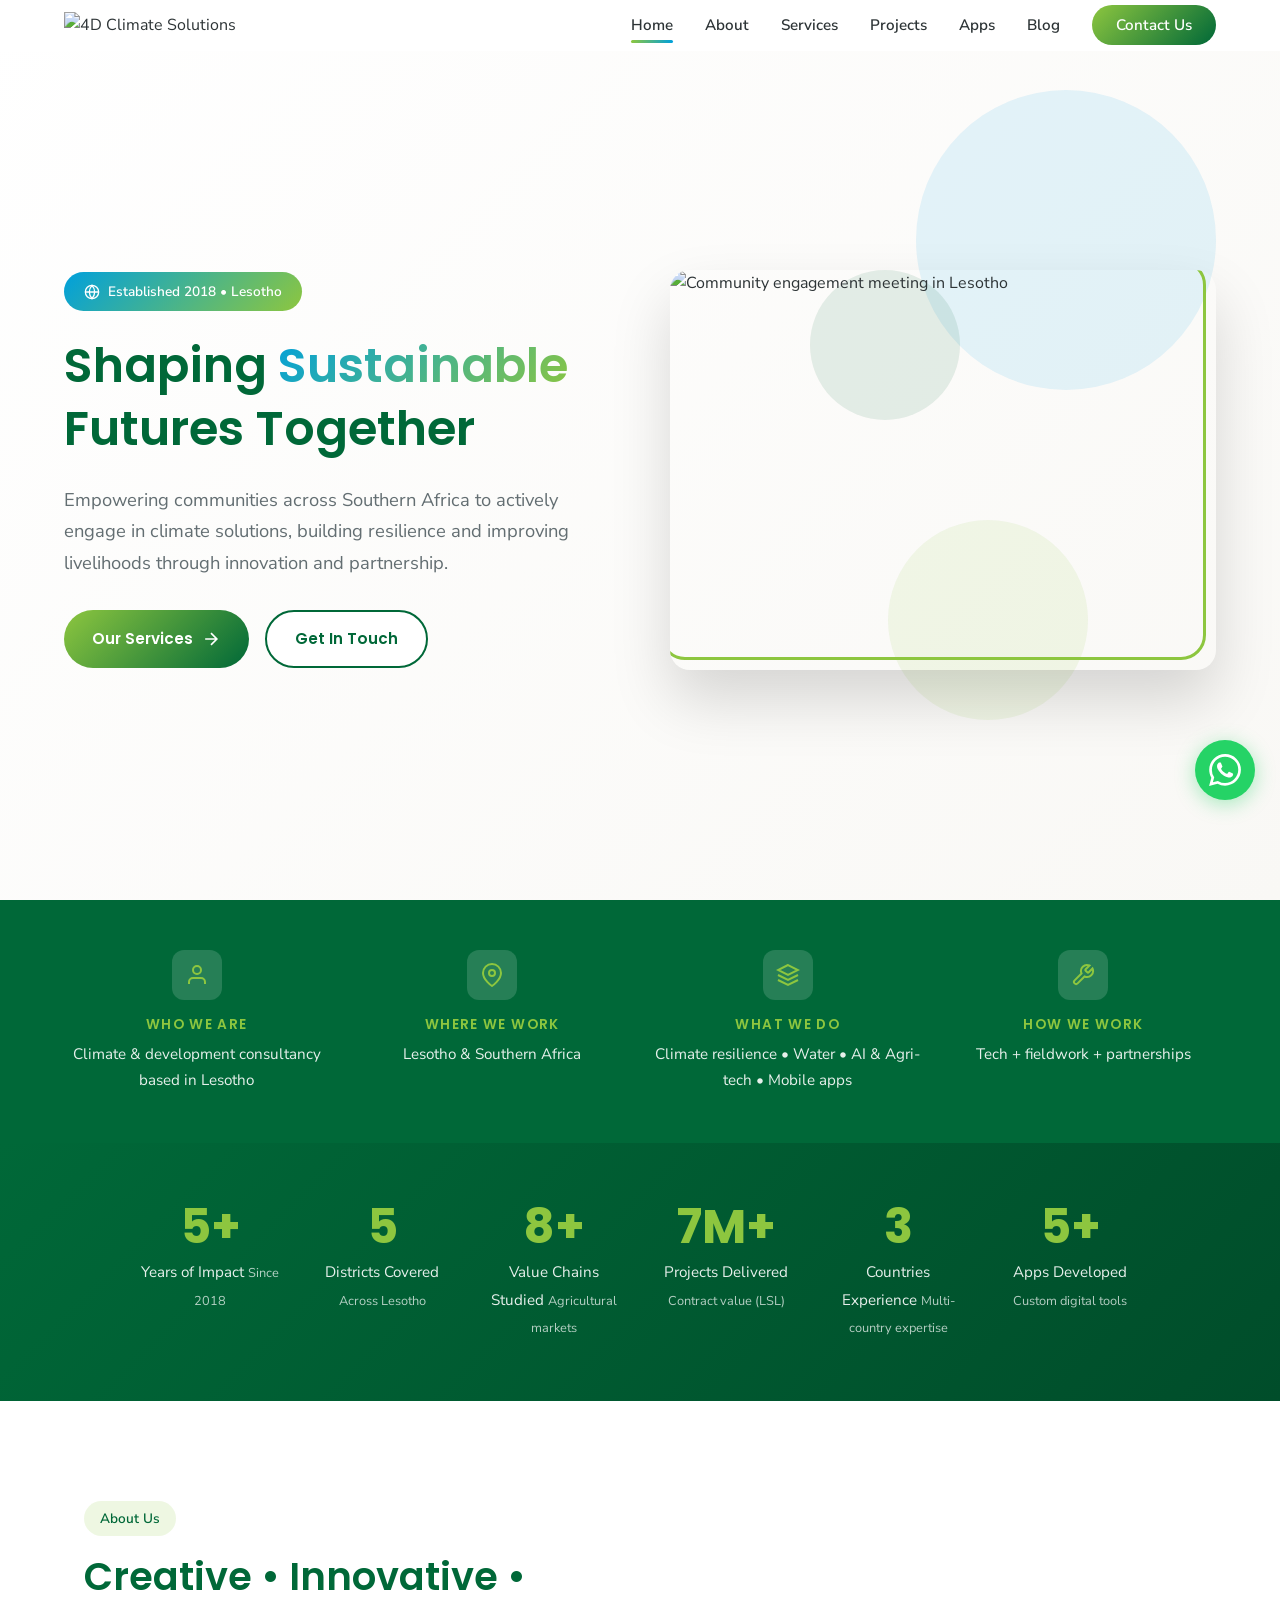
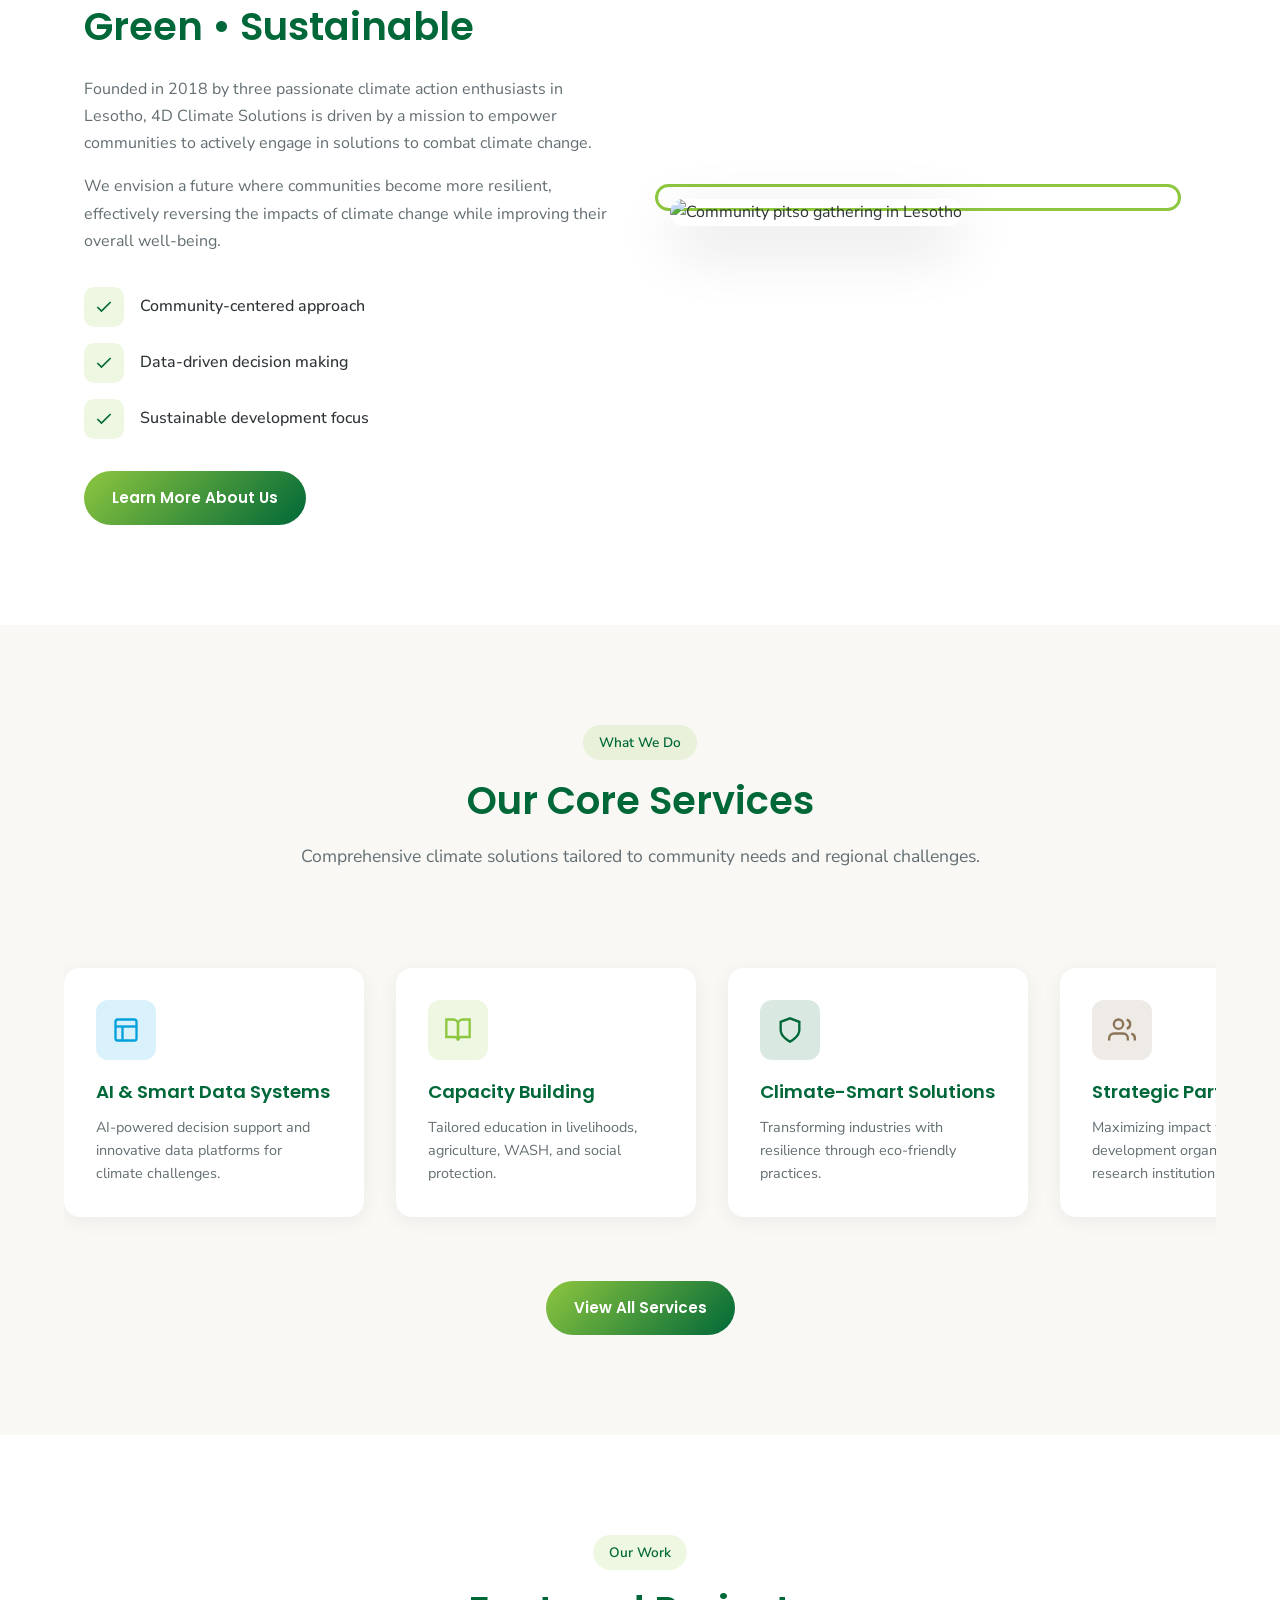
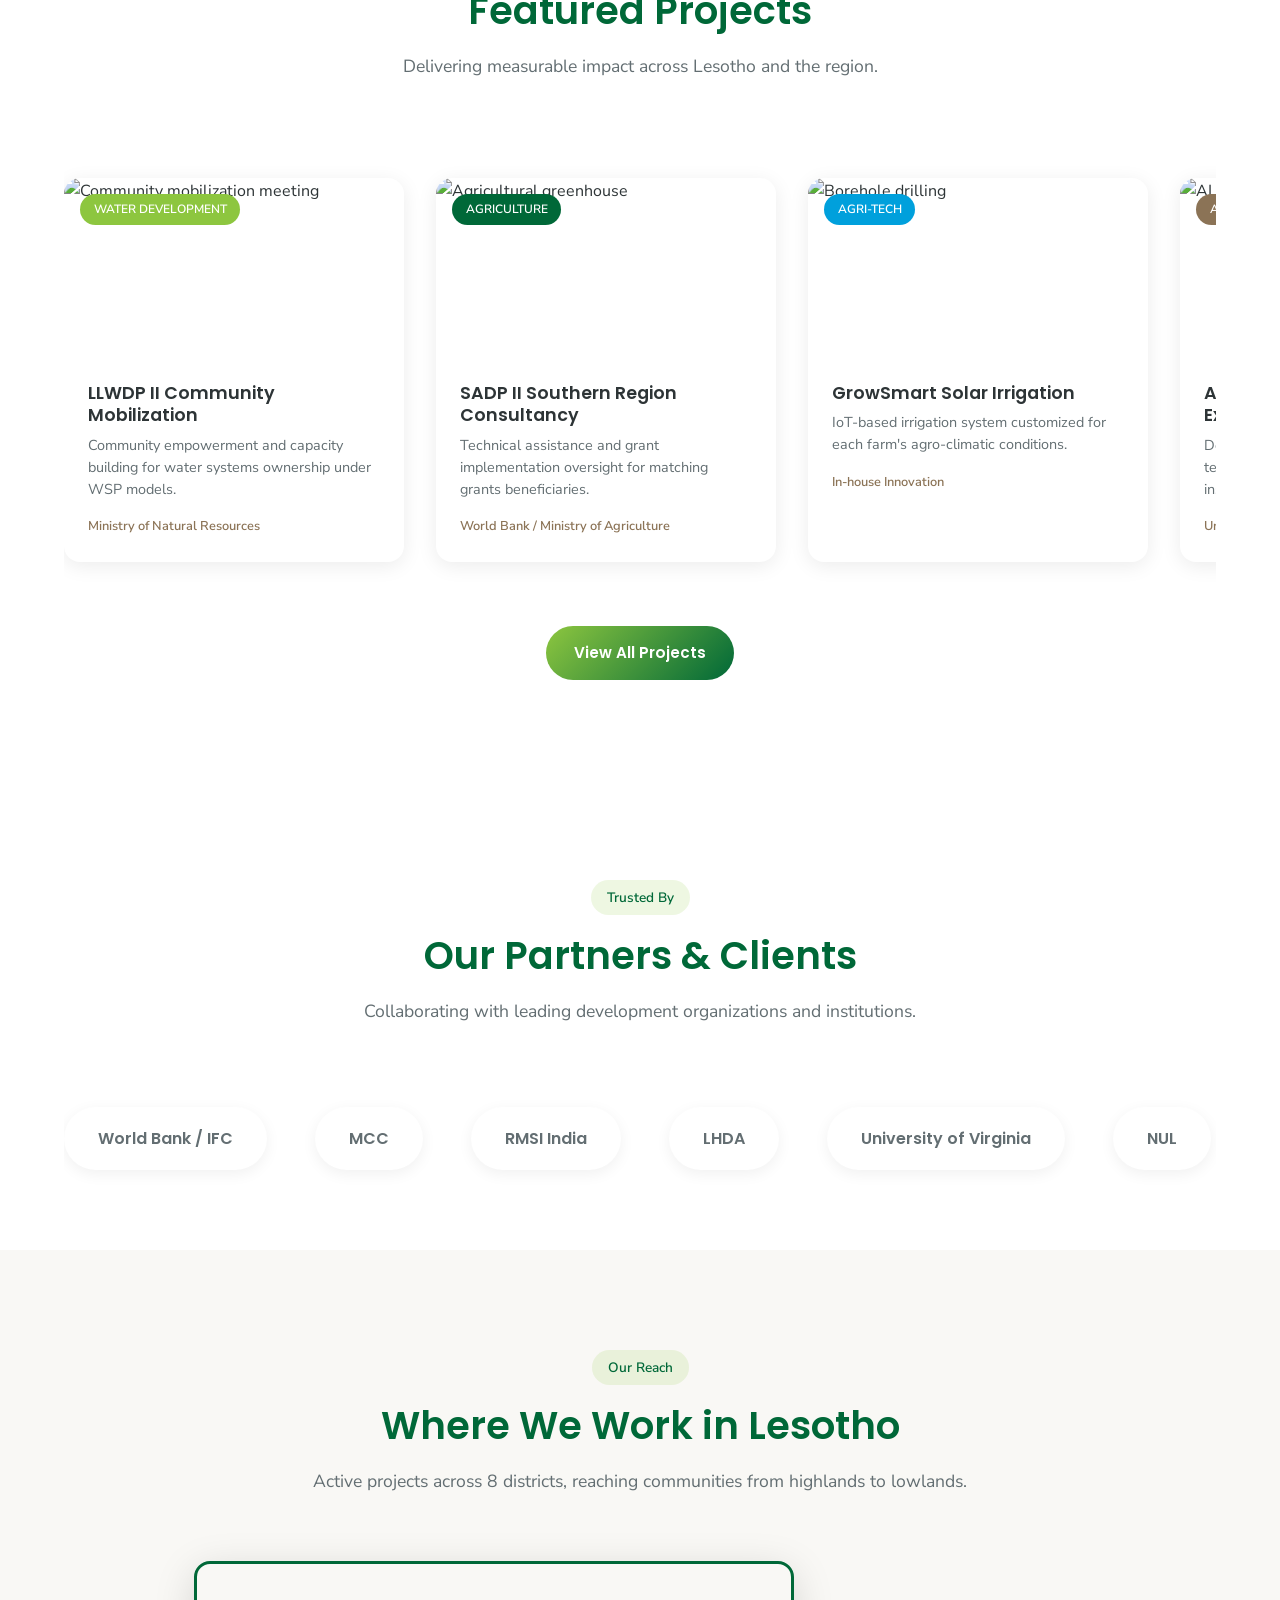
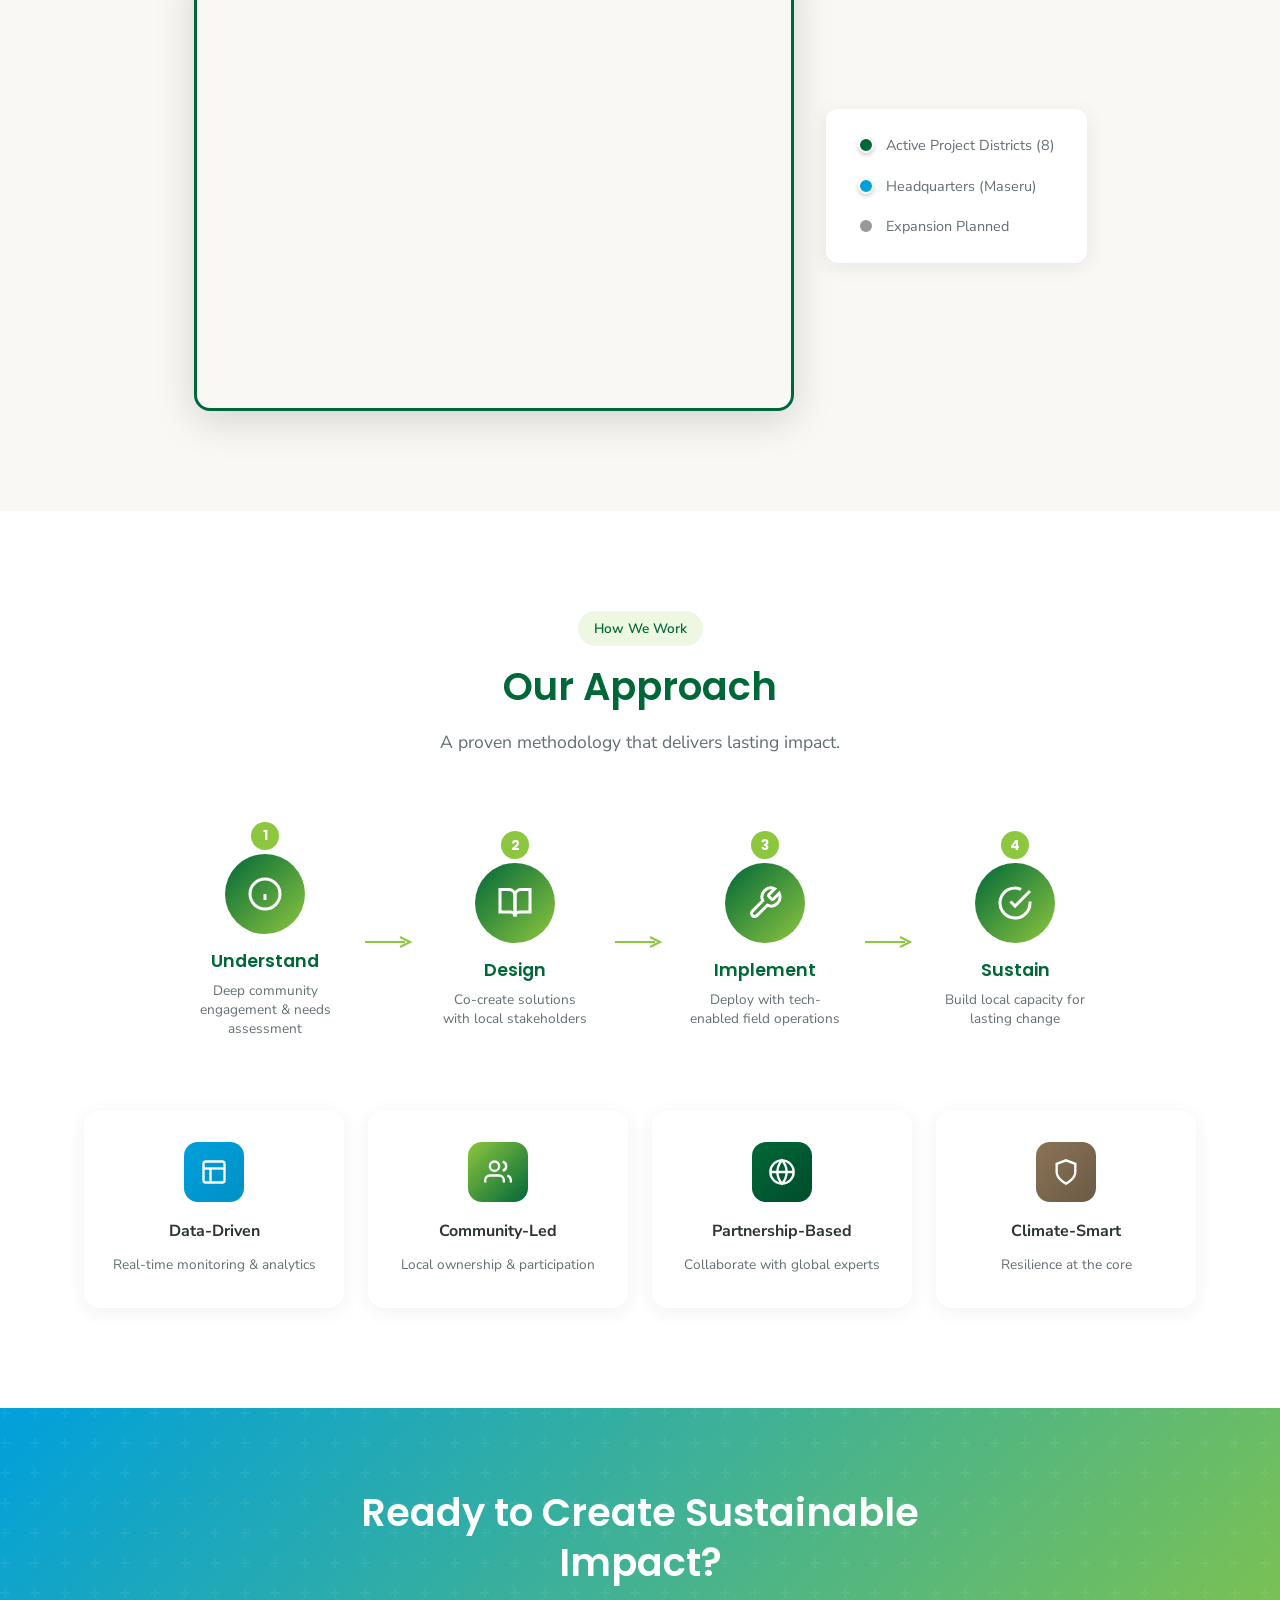
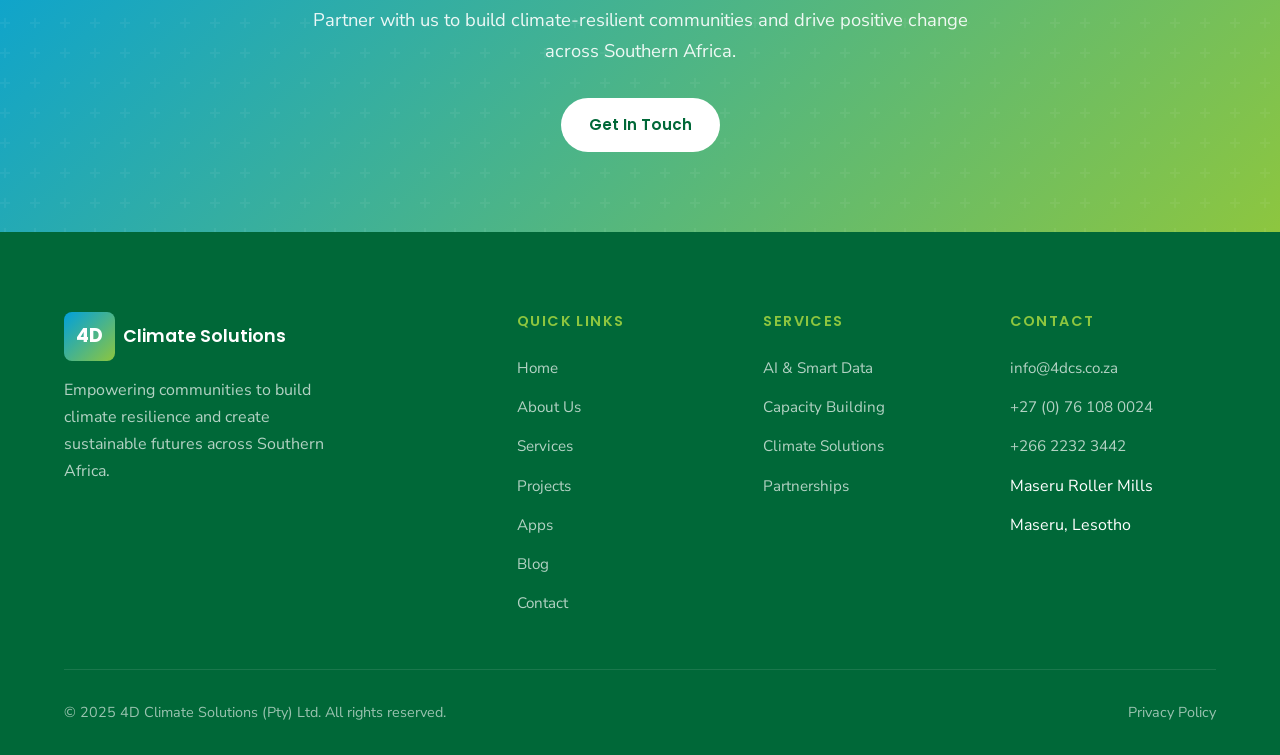
==== index.html @ 3c5963d0 "Add files via upload" ====
<!DOCTYPE html>
<html lang="en">
<head>
    <meta charset="UTF-8">
    <meta name="viewport" content="width=device-width, initial-scale=1.0">
    <title>4D Climate Solutions | Shaping Sustainable Futures</title>
    <meta name="description" content="4D Climate Solutions empowers communities in Lesotho and Southern Africa to combat climate change through innovative solutions, capacity building, and strategic partnerships.">
    
    <!-- Google Analytics - Replace GA_MEASUREMENT_ID with your actual ID -->
    <script async src="https://www.googletagmanager.com/gtag/js?id=GA_MEASUREMENT_ID"></script>
    <script>
        window.dataLayer = window.dataLayer || [];
        function gtag(){dataLayer.push(arguments);}
        gtag('js', new Date());
        gtag('config', 'GA_MEASUREMENT_ID');
    </script>
    
    <!-- Open Graph -->
    <meta property="og:title" content="4D Climate Solutions | Shaping Sustainable Futures">
    <meta property="og:description" content="Climate & development consultancy empowering communities in Lesotho and Southern Africa.">
    <meta property="og:image" content="images/community-meeting.jpg">
    <meta property="og:type" content="website">
    
    <link rel="preconnect" href="https://fonts.googleapis.com">
    <link rel="preconnect" href="https://fonts.gstatic.com" crossorigin>
    <link href="https://fonts.googleapis.com/css2?family=Nunito+Sans:wght@400;500;600;700&family=Poppins:wght@500;600;700&display=swap" rel="stylesheet">
    
    <!-- Leaflet CSS for Interactive Map -->
    <link rel="stylesheet" href="https://unpkg.com/leaflet@1.9.4/dist/leaflet.css" />
    
    <link rel="stylesheet" href="styles.css">
</head>
<body>
    <!-- Navigation -->
    <nav class="navbar" aria-label="Main navigation">
        <a href="index.html" class="logo">
            <img src="images/logo.jpg" alt="4D Climate Solutions">
        </a>
        <ul class="nav-menu">
            <li><a href="index.html" class="active">Home</a></li>
            <li><a href="about.html">About</a></li>
            <li><a href="services.html">Services</a></li>
            <li><a href="projects.html">Projects</a></li>
            <li><a href="apps.html">Apps</a></li>
            <li><a href="blog.html">Blog</a></li>
            <li><a href="contact.html" class="nav-cta">Contact Us</a></li>
        </ul>
        <div class="mobile-toggle" onclick="toggleMenu()">
            <span></span>
            <span></span>
            <span></span>
        </div>
    </nav>

    <main>
        <!-- Hero Section -->
        <section class="hero">
            <!-- Floating background elements -->
            <div class="hero-float hero-float-1"></div>
            <div class="hero-float hero-float-2"></div>
            <div class="hero-float hero-float-3"></div>
            
            <div class="hero-container">
                <div class="hero-content">
                    <span class="hero-tag">
                        <svg width="16" height="16" viewBox="0 0 24 24" fill="none" stroke="currentColor" stroke-width="2"><circle cx="12" cy="12" r="10"/><path d="M2 12h20M12 2a15.3 15.3 0 0 1 4 10 15.3 15.3 0 0 1-4 10 15.3 15.3 0 0 1-4-10 15.3 15.3 0 0 1 4-10z"/></svg>
                        Established 2018 • Lesotho
                    </span>
                    <h1>Shaping <span>Sustainable</span> Futures Together</h1>
                    <p>Empowering communities across Southern Africa to actively engage in climate solutions, building resilience and improving livelihoods through innovation and partnership.</p>
                    <div class="hero-buttons">
                        <a href="services.html" class="btn btn-primary">
                            Our Services
                            <svg width="20" height="20" viewBox="0 0 24 24" fill="none" stroke="currentColor" stroke-width="2"><path d="M5 12h14M12 5l7 7-7 7"/></svg>
                        </a>
                        <a href="contact.html" class="btn btn-secondary">Get In Touch</a>
                    </div>
                </div>
                <div class="hero-image">
                    <div class="hero-image-wrapper">
                        <img src="images/community-meeting.jpg" alt="Community engagement meeting in Lesotho" loading="eager">
                    </div>
                </div>
            </div>
        </section>

        <!-- Who We Are Band -->
        <section class="intro-band">
            <div class="intro-grid">
                <div class="intro-item fade-up">
                    <div class="intro-icon">
                        <svg viewBox="0 0 24 24" fill="none" stroke="currentColor" stroke-width="2"><path d="M20 21v-2a4 4 0 0 0-4-4H8a4 4 0 0 0-4 4v2"/><circle cx="12" cy="7" r="4"/></svg>
                    </div>
                    <h4>Who We Are</h4>
                    <p>Climate & development consultancy based in Lesotho</p>
                </div>
                <div class="intro-item fade-up">
                    <div class="intro-icon">
                        <svg viewBox="0 0 24 24" fill="none" stroke="currentColor" stroke-width="2"><path d="M21 10c0 7-9 13-9 13s-9-6-9-13a9 9 0 0 1 18 0z"/><circle cx="12" cy="10" r="3"/></svg>
                    </div>
                    <h4>Where We Work</h4>
                    <p>Lesotho & Southern Africa</p>
                </div>
                <div class="intro-item fade-up">
                    <div class="intro-icon">
                        <svg viewBox="0 0 24 24" fill="none" stroke="currentColor" stroke-width="2"><path d="M12 2L2 7l10 5 10-5-10-5zM2 17l10 5 10-5M2 12l10 5 10-5"/></svg>
                    </div>
                    <h4>What We Do</h4>
                    <p>Climate resilience • Water • AI & Agri-tech • Mobile apps</p>
                </div>
                <div class="intro-item fade-up">
                    <div class="intro-icon">
                        <svg viewBox="0 0 24 24" fill="none" stroke="currentColor" stroke-width="2"><path d="M14.7 6.3a1 1 0 0 0 0 1.4l1.6 1.6a1 1 0 0 0 1.4 0l3.77-3.77a6 6 0 0 1-7.94 7.94l-6.91 6.91a2.12 2.12 0 0 1-3-3l6.91-6.91a6 6 0 0 1 7.94-7.94l-3.76 3.76z"/></svg>
                    </div>
                    <h4>How We Work</h4>
                    <p>Tech + fieldwork + partnerships</p>
                </div>
            </div>
        </section>

        <!-- Stats Section -->
        <section class="stats">
            <div class="stats-grid">
                <div class="stat-item fade-up">
                    <span class="stat-number">7+</span>
                    <span class="stat-label">Years of Impact</span>
                    <span class="stat-context">Since 2018</span>
                </div>
                <div class="stat-item fade-up">
                    <span class="stat-number">8</span>
                    <span class="stat-label">Districts Covered</span>
                    <span class="stat-context">Across Lesotho</span>
                </div>
                <div class="stat-item fade-up">
                    <span class="stat-number">12+</span>
                    <span class="stat-label">Value Chains Studied</span>
                    <span class="stat-context">Agricultural markets</span>
                </div>
                <div class="stat-item fade-up">
                    <span class="stat-number">M10+</span>
                    <span class="stat-label">Projects Delivered</span>
                    <span class="stat-context">Contract value (LSL)</span>
                </div>
                <div class="stat-item fade-up">
                    <span class="stat-number">5</span>
                    <span class="stat-label">Countries Experience</span>
                    <span class="stat-context">Multi-country expertise</span>
                </div>
                <div class="stat-item fade-up">
                    <span class="stat-number">8+</span>
                    <span class="stat-label">Apps Developed</span>
                    <span class="stat-context">Custom digital tools</span>
                </div>
            </div>
        </section>

        <!-- About Preview -->
        <section class="section section-light">
            <div class="container">
                <div class="about-grid">
                    <div class="about-content fade-up">
                        <span class="section-tag">About Us</span>
                        <h2>Creative • Innovative • Green • Sustainable</h2>
                        <p>Founded in 2018 by three passionate climate action enthusiasts in Lesotho, 4D Climate Solutions is driven by a mission to empower communities to actively engage in solutions to combat climate change.</p>
                        <p>We envision a future where communities become more resilient, effectively reversing the impacts of climate change while improving their overall well-being.</p>
                        <ul class="values-list">
                            <li>
                                <span class="icon"><svg viewBox="0 0 24 24" fill="none" stroke="currentColor" stroke-width="2"><polyline points="20 6 9 17 4 12"/></svg></span>
                                Community-centered approach
                            </li>
                            <li>
                                <span class="icon"><svg viewBox="0 0 24 24" fill="none" stroke="currentColor" stroke-width="2"><polyline points="20 6 9 17 4 12"/></svg></span>
                                Data-driven decision making
                            </li>
                            <li>
                                <span class="icon"><svg viewBox="0 0 24 24" fill="none" stroke="currentColor" stroke-width="2"><polyline points="20 6 9 17 4 12"/></svg></span>
                                Sustainable development focus
                            </li>
                        </ul>
                        <a href="about.html" class="btn btn-primary">Learn More About Us</a>
                    </div>
                    <div class="about-image fade-up">
                        <img src="images/pitso.jpg" alt="Community pitso gathering in Lesotho">
                    </div>
                </div>
            </div>
        </section>

        <!-- Services Preview -->
        <section class="section section-gray">
            <div class="container">
                <div class="section-header fade-up">
                    <span class="section-tag">What We Do</span>
                    <h2>Our Core Services</h2>
                    <p>Comprehensive climate solutions tailored to community needs and regional challenges.</p>
                </div>
            </div>
            
            <!-- Scrolling Services Carousel -->
            <div class="services-carousel-wrapper">
                <div class="services-carousel">
                    <div class="service-slide">
                        <div class="service-icon cyan">
                            <svg viewBox="0 0 24 24" fill="none" stroke="currentColor" stroke-width="2"><rect x="3" y="3" width="18" height="18" rx="2" ry="2"/><line x1="3" y1="9" x2="21" y2="9"/><line x1="9" y1="21" x2="9" y2="9"/></svg>
                        </div>
                        <h3>AI & Smart Data Systems</h3>
                        <p>AI-powered decision support and innovative data platforms for climate challenges.</p>
                    </div>
                    <div class="service-slide">
                        <div class="service-icon lime">
                            <svg viewBox="0 0 24 24" fill="none" stroke="currentColor" stroke-width="2"><path d="M2 3h6a4 4 0 0 1 4 4v14a3 3 0 0 0-3-3H2z"/><path d="M22 3h-6a4 4 0 0 0-4 4v14a3 3 0 0 1 3-3h7z"/></svg>
                        </div>
                        <h3>Capacity Building</h3>
                        <p>Tailored education in livelihoods, agriculture, WASH, and social protection.</p>
                    </div>
                    <div class="service-slide">
                        <div class="service-icon forest">
                            <svg viewBox="0 0 24 24" fill="none" stroke="currentColor" stroke-width="2"><path d="M12 22s8-4 8-10V5l-8-3-8 3v7c0 6 8 10 8 10z"/></svg>
                        </div>
                        <h3>Climate-Smart Solutions</h3>
                        <p>Transforming industries with resilience through eco-friendly practices.</p>
                    </div>
                    <div class="service-slide">
                        <div class="service-icon brown">
                            <svg viewBox="0 0 24 24" fill="none" stroke="currentColor" stroke-width="2"><path d="M17 21v-2a4 4 0 0 0-4-4H5a4 4 0 0 0-4 4v2"/><circle cx="9" cy="7" r="4"/><path d="M23 21v-2a4 4 0 0 0-3-3.87"/><path d="M16 3.13a4 4 0 0 1 0 7.75"/></svg>
                        </div>
                        <h3>Strategic Partnerships</h3>
                        <p>Maximizing impact with development organizations and research institutions.</p>
                    </div>
                    <!-- Duplicate for seamless loop -->
                    <div class="service-slide">
                        <div class="service-icon cyan">
                            <svg viewBox="0 0 24 24" fill="none" stroke="currentColor" stroke-width="2"><rect x="3" y="3" width="18" height="18" rx="2" ry="2"/><line x1="3" y1="9" x2="21" y2="9"/><line x1="9" y1="21" x2="9" y2="9"/></svg>
                        </div>
                        <h3>AI & Smart Data Systems</h3>
                        <p>AI-powered decision support and innovative data platforms for climate challenges.</p>
                    </div>
                    <div class="service-slide">
                        <div class="service-icon lime">
                            <svg viewBox="0 0 24 24" fill="none" stroke="currentColor" stroke-width="2"><path d="M2 3h6a4 4 0 0 1 4 4v14a3 3 0 0 0-3-3H2z"/><path d="M22 3h-6a4 4 0 0 0-4 4v14a3 3 0 0 1 3-3h7z"/></svg>
                        </div>
                        <h3>Capacity Building</h3>
                        <p>Tailored education in livelihoods, agriculture, WASH, and social protection.</p>
                    </div>
                    <div class="service-slide">
                        <div class="service-icon forest">
                            <svg viewBox="0 0 24 24" fill="none" stroke="currentColor" stroke-width="2"><path d="M12 22s8-4 8-10V5l-8-3-8 3v7c0 6 8 10 8 10z"/></svg>
                        </div>
                        <h3>Climate-Smart Solutions</h3>
                        <p>Transforming industries with resilience through eco-friendly practices.</p>
                    </div>
                    <div class="service-slide">
                        <div class="service-icon brown">
                            <svg viewBox="0 0 24 24" fill="none" stroke="currentColor" stroke-width="2"><path d="M17 21v-2a4 4 0 0 0-4-4H5a4 4 0 0 0-4 4v2"/><circle cx="9" cy="7" r="4"/><path d="M23 21v-2a4 4 0 0 0-3-3.87"/><path d="M16 3.13a4 4 0 0 1 0 7.75"/></svg>
                        </div>
                        <h3>Strategic Partnerships</h3>
                        <p>Maximizing impact with development organizations and research institutions.</p>
                    </div>
                </div>
            </div>
            
            <div class="container" style="text-align: center; margin-top: 2rem;">
                <a href="services.html" class="btn btn-primary">View All Services</a>
            </div>
        </section>

        <!-- Projects Preview -->
        <section class="section section-light">
            <div class="container">
                <div class="section-header fade-up">
                    <span class="section-tag">Our Work</span>
                    <h2>Featured Projects</h2>
                    <p>Delivering measurable impact across Lesotho and the region.</p>
                </div>
            </div>
            
            <!-- Scrolling Projects Carousel -->
            <div class="projects-carousel-wrapper">
                <div class="projects-carousel">
                    <div class="project-slide">
                        <div class="project-slide-image">
                            <img src="images/community-women.jpg" alt="Community mobilization meeting">
                            <span class="project-slide-tag lime">Water Development</span>
                        </div>
                        <div class="project-slide-content">
                            <h3>LLWDP II Community Mobilization</h3>
                            <p>Community empowerment and capacity building for water systems ownership under WSP models.</p>
                            <span class="project-slide-client">Ministry of Natural Resources</span>
                        </div>
                    </div>
                    <div class="project-slide">
                        <div class="project-slide-image">
                            <img src="images/greenhouse.jpg" alt="Agricultural greenhouse">
                            <span class="project-slide-tag forest">Agriculture</span>
                        </div>
                        <div class="project-slide-content">
                            <h3>SADP II Southern Region Consultancy</h3>
                            <p>Technical assistance and grant implementation oversight for matching grants beneficiaries.</p>
                            <span class="project-slide-client">World Bank / Ministry of Agriculture</span>
                        </div>
                    </div>
                    <div class="project-slide">
                        <div class="project-slide-image">
                            <img src="images/borehole-drilling.jpg" alt="Borehole drilling">
                            <span class="project-slide-tag cyan">Agri-Tech</span>
                        </div>
                        <div class="project-slide-content">
                            <h3>GrowSmart Solar Irrigation</h3>
                            <p>IoT-based irrigation system customized for each farm's agro-climatic conditions.</p>
                            <span class="project-slide-client">In-house Innovation</span>
                        </div>
                    </div>
                    <div class="project-slide">
                        <div class="project-slide-image">
                            <img src="images/pitso.jpg" alt="AI extension training">
                            <span class="project-slide-tag brown">AI & Research</span>
                        </div>
                        <div class="project-slide-content">
                            <h3>AI-Powered Agricultural Extension</h3>
                            <p>Decision Support System using RAG technology for context-specific farming insights.</p>
                            <span class="project-slide-client">University of Virginia | NUL</span>
                        </div>
                    </div>
                    <div class="project-slide">
                        <div class="project-slide-image">
                            <img src="images/community-meeting.jpg" alt="Community meeting">
                            <span class="project-slide-tag forest">Research</span>
                        </div>
                        <div class="project-slide-content">
                            <h3>Value of Water Study</h3>
                            <p>Research on economic valuation of water resources in Lesotho's highland communities.</p>
                            <span class="project-slide-client">University of Virginia</span>
                        </div>
                    </div>
                    <!-- Duplicates for seamless loop -->
                    <div class="project-slide">
                        <div class="project-slide-image">
                            <img src="images/community-women.jpg" alt="Community mobilization meeting">
                            <span class="project-slide-tag lime">Water Development</span>
                        </div>
                        <div class="project-slide-content">
                            <h3>LLWDP II Community Mobilization</h3>
                            <p>Community empowerment and capacity building for water systems ownership under WSP models.</p>
                            <span class="project-slide-client">Ministry of Natural Resources</span>
                        </div>
                    </div>
                    <div class="project-slide">
                        <div class="project-slide-image">
                            <img src="images/greenhouse.jpg" alt="Agricultural greenhouse">
                            <span class="project-slide-tag forest">Agriculture</span>
                        </div>
                        <div class="project-slide-content">
                            <h3>SADP II Southern Region Consultancy</h3>
                            <p>Technical assistance and grant implementation oversight for matching grants beneficiaries.</p>
                            <span class="project-slide-client">World Bank / Ministry of Agriculture</span>
                        </div>
                    </div>
                    <div class="project-slide">
                        <div class="project-slide-image">
                            <img src="images/borehole-drilling.jpg" alt="Borehole drilling">
                            <span class="project-slide-tag cyan">Agri-Tech</span>
                        </div>
                        <div class="project-slide-content">
                            <h3>GrowSmart Solar Irrigation</h3>
                            <p>IoT-based irrigation system customized for each farm's agro-climatic conditions.</p>
                            <span class="project-slide-client">In-house Innovation</span>
                        </div>
                    </div>
                    <div class="project-slide">
                        <div class="project-slide-image">
                            <img src="images/pitso.jpg" alt="AI extension training">
                            <span class="project-slide-tag brown">AI & Research</span>
                        </div>
                        <div class="project-slide-content">
                            <h3>AI-Powered Agricultural Extension</h3>
                            <p>Decision Support System using RAG technology for context-specific farming insights.</p>
                            <span class="project-slide-client">University of Virginia | NUL</span>
                        </div>
                    </div>
                    <div class="project-slide">
                        <div class="project-slide-image">
                            <img src="images/community-meeting.jpg" alt="Community meeting">
                            <span class="project-slide-tag forest">Research</span>
                        </div>
                        <div class="project-slide-content">
                            <h3>Value of Water Study</h3>
                            <p>Research on economic valuation of water resources in Lesotho's highland communities.</p>
                            <span class="project-slide-client">University of Virginia</span>
                        </div>
                    </div>
                </div>
            </div>
            
            <div class="container" style="text-align: center; margin-top: 2rem;">
                <a href="projects.html" class="btn btn-primary">View All Projects</a>
            </div>
        </section>

        <!-- Partners Marquee -->
        <section class="section section-light partners-section">
            <div class="container">
                <div class="section-header fade-up">
                    <span class="section-tag">Trusted By</span>
                    <h2>Our Partners & Clients</h2>
                    <p>Collaborating with leading development organizations and institutions.</p>
                </div>
            </div>
            <div class="partners-marquee-wrapper">
                <div class="partners-marquee">
                    <span class="partner-marquee-item">World Bank / IFC</span>
                    <span class="partner-marquee-item">MCC</span>
                    <span class="partner-marquee-item">RMSI India</span>
                    <span class="partner-marquee-item">LHDA</span>
                    <span class="partner-marquee-item">University of Virginia</span>
                    <span class="partner-marquee-item">NUL</span>
                    <span class="partner-marquee-item">AfDB</span>
                    <span class="partner-marquee-item">Bangor University</span>
                    <span class="partner-marquee-item">Caritas Lesotho</span>
                    <span class="partner-marquee-item">Care for Basotho</span>
                    <span class="partner-marquee-item">Khanyisa Projects</span>
                    <span class="partner-marquee-item">Government of Lesotho</span>
                    <!-- Duplicate for seamless loop -->
                    <span class="partner-marquee-item">World Bank / IFC</span>
                    <span class="partner-marquee-item">MCC</span>
                    <span class="partner-marquee-item">RMSI India</span>
                    <span class="partner-marquee-item">LHDA</span>
                    <span class="partner-marquee-item">University of Virginia</span>
                    <span class="partner-marquee-item">NUL</span>
                    <span class="partner-marquee-item">AfDB</span>
                    <span class="partner-marquee-item">Bangor University</span>
                    <span class="partner-marquee-item">Caritas Lesotho</span>
                    <span class="partner-marquee-item">Care for Basotho</span>
                    <span class="partner-marquee-item">Khanyisa Projects</span>
                    <span class="partner-marquee-item">Government of Lesotho</span>
                </div>
            </div>
        </section>

        <!-- Interactive Map Section -->
        <section class="section section-gray">
            <div class="container">
                <div class="section-header fade-up">
                    <span class="section-tag">Our Reach</span>
                    <h2>Where We Work in Lesotho</h2>
                    <p>Active projects across 8 districts, reaching communities from highlands to lowlands.</p>
                </div>
                
                <div class="map-container fade-up">
                    <!-- Real Lesotho Map -->
                    <div id="lesotho-map" class="real-map"></div>
                    
                    <div class="map-legend">
                        <div class="legend-item">
                            <span class="legend-dot active"></span>
                            <span>Active Project Districts (8)</span>
                        </div>
                        <div class="legend-item">
                            <span class="legend-dot capital"></span>
                            <span>Headquarters (Maseru)</span>
                        </div>
                        <div class="legend-item">
                            <span class="legend-dot inactive"></span>
                            <span>Expansion Planned</span>
                        </div>
                    </div>
                </div>
            </div>
        </section>

        <!-- Our Approach Section -->
        <section class="section section-light">
            <div class="container">
                <div class="section-header fade-up">
                    <span class="section-tag">How We Work</span>
                    <h2>Our Approach</h2>
                    <p>A proven methodology that delivers lasting impact.</p>
                </div>
                
                <div class="approach-infographic fade-up">
                    <!-- Step 1 -->
                    <div class="approach-step">
                        <div class="step-number">1</div>
                        <div class="step-icon">
                            <svg viewBox="0 0 24 24" fill="none" stroke="currentColor" stroke-width="2"><circle cx="12" cy="12" r="10"/><path d="M12 16v-4M12 8h.01"/></svg>
                        </div>
                        <h4>Understand</h4>
                        <p>Deep community engagement & needs assessment</p>
                    </div>
                    
                    <div class="approach-connector">
                        <svg viewBox="0 0 50 20"><path d="M0,10 L40,10 M35,5 L45,10 L35,15" stroke="#8dc63f" stroke-width="2" fill="none"/></svg>
                    </div>
                    
                    <!-- Step 2 -->
                    <div class="approach-step">
                        <div class="step-number">2</div>
                        <div class="step-icon">
                            <svg viewBox="0 0 24 24" fill="none" stroke="currentColor" stroke-width="2"><path d="M2 3h6a4 4 0 0 1 4 4v14a3 3 0 0 0-3-3H2z"/><path d="M22 3h-6a4 4 0 0 0-4 4v14a3 3 0 0 1 3-3h7z"/></svg>
                        </div>
                        <h4>Design</h4>
                        <p>Co-create solutions with local stakeholders</p>
                    </div>
                    
                    <div class="approach-connector">
                        <svg viewBox="0 0 50 20"><path d="M0,10 L40,10 M35,5 L45,10 L35,15" stroke="#8dc63f" stroke-width="2" fill="none"/></svg>
                    </div>
                    
                    <!-- Step 3 -->
                    <div class="approach-step">
                        <div class="step-number">3</div>
                        <div class="step-icon">
                            <svg viewBox="0 0 24 24" fill="none" stroke="currentColor" stroke-width="2"><path d="M14.7 6.3a1 1 0 0 0 0 1.4l1.6 1.6a1 1 0 0 0 1.4 0l3.77-3.77a6 6 0 0 1-7.94 7.94l-6.91 6.91a2.12 2.12 0 0 1-3-3l6.91-6.91a6 6 0 0 1 7.94-7.94l-3.76 3.76z"/></svg>
                        </div>
                        <h4>Implement</h4>
                        <p>Deploy with tech-enabled field operations</p>
                    </div>
                    
                    <div class="approach-connector">
                        <svg viewBox="0 0 50 20"><path d="M0,10 L40,10 M35,5 L45,10 L35,15" stroke="#8dc63f" stroke-width="2" fill="none"/></svg>
                    </div>
                    
                    <!-- Step 4 -->
                    <div class="approach-step">
                        <div class="step-number">4</div>
                        <div class="step-icon">
                            <svg viewBox="0 0 24 24" fill="none" stroke="currentColor" stroke-width="2"><path d="M22 11.08V12a10 10 0 1 1-5.93-9.14"/><polyline points="22 4 12 14.01 9 11.01"/></svg>
                        </div>
                        <h4>Sustain</h4>
                        <p>Build local capacity for lasting change</p>
                    </div>
                </div>
                
                <!-- Approach Pillars -->
                <div class="approach-pillars fade-up">
                    <div class="pillar">
                        <div class="pillar-icon cyan">
                            <svg viewBox="0 0 24 24" fill="none" stroke="currentColor" stroke-width="2"><rect x="3" y="3" width="18" height="18" rx="2" ry="2"/><line x1="3" y1="9" x2="21" y2="9"/><line x1="9" y1="21" x2="9" y2="9"/></svg>
                        </div>
                        <h5>Data-Driven</h5>
                        <p>Real-time monitoring & analytics</p>
                    </div>
                    <div class="pillar">
                        <div class="pillar-icon lime">
                            <svg viewBox="0 0 24 24" fill="none" stroke="currentColor" stroke-width="2"><path d="M17 21v-2a4 4 0 0 0-4-4H5a4 4 0 0 0-4 4v2"/><circle cx="9" cy="7" r="4"/><path d="M23 21v-2a4 4 0 0 0-3-3.87"/><path d="M16 3.13a4 4 0 0 1 0 7.75"/></svg>
                        </div>
                        <h5>Community-Led</h5>
                        <p>Local ownership & participation</p>
                    </div>
                    <div class="pillar">
                        <div class="pillar-icon forest">
                            <svg viewBox="0 0 24 24" fill="none" stroke="currentColor" stroke-width="2"><circle cx="12" cy="12" r="10"/><path d="M2 12h20M12 2a15.3 15.3 0 0 1 4 10 15.3 15.3 0 0 1-4 10 15.3 15.3 0 0 1-4-10 15.3 15.3 0 0 1 4-10z"/></svg>
                        </div>
                        <h5>Partnership-Based</h5>
                        <p>Collaborate with global experts</p>
                    </div>
                    <div class="pillar">
                        <div class="pillar-icon brown">
                            <svg viewBox="0 0 24 24" fill="none" stroke="currentColor" stroke-width="2"><path d="M12 22s8-4 8-10V5l-8-3-8 3v7c0 6 8 10 8 10z"/></svg>
                        </div>
                        <h5>Climate-Smart</h5>
                        <p>Resilience at the core</p>
                    </div>
                </div>
            </div>
        </section>

        <!-- CTA Section -->
        <section class="cta-section">
            <div class="cta-content fade-up">
                <h2>Ready to Create Sustainable Impact?</h2>
                <p>Partner with us to build climate-resilient communities and drive positive change across Southern Africa.</p>
                <a href="contact.html" class="btn btn-white">Get In Touch</a>
            </div>
        </section>
    </main>

    <!-- Footer -->
    <footer class="footer">
        <div class="footer-grid">
            <div class="footer-brand">
                <div class="footer-logo">
                    <span class="footer-logo-icon">4D</span>
                    <span class="footer-logo-text">Climate Solutions</span>
                </div>
                <p>Empowering communities to build climate resilience and create sustainable futures across Southern Africa.</p>
            </div>
            <div class="footer-links">
                <h4>Quick Links</h4>
                <ul>
                    <li><a href="index.html">Home</a></li>
                    <li><a href="about.html">About Us</a></li>
                    <li><a href="services.html">Services</a></li>
                    <li><a href="projects.html">Projects</a></li>
                    <li><a href="apps.html">Apps</a></li>
                    <li><a href="blog.html">Blog</a></li>
                    <li><a href="contact.html">Contact</a></li>
                </ul>
            </div>
            <div class="footer-links">
                <h4>Services</h4>
                <ul>
                    <li><a href="services.html">AI & Smart Data</a></li>
                    <li><a href="services.html">Capacity Building</a></li>
                    <li><a href="services.html">Climate Solutions</a></li>
                    <li><a href="services.html">Partnerships</a></li>
                </ul>
            </div>
            <div class="footer-links">
                <h4>Contact</h4>
                <ul>
                    <li><a href="mailto:info@4dcs.co.za">info@4dcs.co.za</a></li>
                    <li><a href="tel:+27761080024">+27 (0) 76 108 0024</a></li>
                    <li><a href="tel:+26622323442">+266 2232 3442</a></li>
                    <li>Maseru Roller Mills</li>
                    <li>Maseru, Lesotho</li>
                </ul>
            </div>
        </div>
        <div class="footer-bottom">
            <span>&copy; 2025 4D Climate Solutions (Pty) Ltd. All rights reserved.</span>
            <a href="privacy.html">Privacy Policy</a>
        </div>
    </footer>

    <!-- Back to Top Button -->
    <button id="back-to-top" aria-label="Back to top">
        <svg viewBox="0 0 24 24" fill="none" stroke="currentColor" stroke-width="2"><polyline points="18 15 12 9 6 15"/></svg>
    </button>

    <!-- WhatsApp Floating Button -->
    <a href="https://wa.me/27761080024?text=Hello%204D%20Climate%20Solutions%2C%20I%27d%20like%20to%20inquire%20about%20your%20services." 
       class="whatsapp-float" 
       target="_blank" 
       rel="noopener noreferrer"
       aria-label="Chat on WhatsApp">
        <svg viewBox="0 0 24 24" fill="currentColor">
            <path d="M17.472 14.382c-.297-.149-1.758-.867-2.03-.967-.273-.099-.471-.148-.67.15-.197.297-.767.966-.94 1.164-.173.199-.347.223-.644.075-.297-.15-1.255-.463-2.39-1.475-.883-.788-1.48-1.761-1.653-2.059-.173-.297-.018-.458.13-.606.134-.133.298-.347.446-.52.149-.174.198-.298.298-.497.099-.198.05-.371-.025-.52-.075-.149-.669-1.612-.916-2.207-.242-.579-.487-.5-.669-.51-.173-.008-.371-.01-.57-.01-.198 0-.52.074-.792.372-.272.297-1.04 1.016-1.04 2.479 0 1.462 1.065 2.875 1.213 3.074.149.198 2.096 3.2 5.077 4.487.709.306 1.262.489 1.694.625.712.227 1.36.195 1.871.118.571-.085 1.758-.719 2.006-1.413.248-.694.248-1.289.173-1.413-.074-.124-.272-.198-.57-.347m-5.421 7.403h-.004a9.87 9.87 0 01-5.031-1.378l-.361-.214-3.741.982.998-3.648-.235-.374a9.86 9.86 0 01-1.51-5.26c.001-5.45 4.436-9.884 9.888-9.884 2.64 0 5.122 1.03 6.988 2.898a9.825 9.825 0 012.893 6.994c-.003 5.45-4.437 9.884-9.885 9.884m8.413-18.297A11.815 11.815 0 0012.05 0C5.495 0 .16 5.335.157 11.892c0 2.096.547 4.142 1.588 5.945L.057 24l6.305-1.654a11.882 11.882 0 005.683 1.448h.005c6.554 0 11.89-5.335 11.893-11.893a11.821 11.821 0 00-3.48-8.413z"/>
        </svg>
        <span class="whatsapp-tooltip">Chat with us!</span>
    </a>

    <script src="scripts.js"></script>
    
    <!-- Leaflet JS for Interactive Map -->
    <script src="https://unpkg.com/leaflet@1.9.4/dist/leaflet.js"></script>
    <script>
    // Initialize Lesotho Map
    document.addEventListener('DOMContentLoaded', function() {
        // Check if map container exists
        const mapContainer = document.getElementById('lesotho-map');
        if (!mapContainer) return;
        
        // Center of Lesotho
        const lesothoCenter = [-29.5, 28.5];
        
        // Initialize map
        const map = L.map('lesotho-map', {
            center: lesothoCenter,
            zoom: 8,
            scrollWheelZoom: false,
            zoomControl: true
        });
        
        // Add OpenStreetMap tiles with terrain style
        L.tileLayer('https://{s}.tile.openstreetmap.org/{z}/{x}/{y}.png', {
            attribution: '© OpenStreetMap contributors',
            maxZoom: 12,
            minZoom: 7
        }).addTo(map);
        
        // Custom marker icons
        const activeIcon = L.divIcon({
            className: 'custom-marker active-marker',
            html: '<div class="marker-inner"></div>',
            iconSize: [20, 20],
            iconAnchor: [10, 10]
        });
        
        const capitalIcon = L.divIcon({
            className: 'custom-marker capital-marker',
            html: '<div class="marker-inner">★</div>',
            iconSize: [28, 28],
            iconAnchor: [14, 14]
        });
        
        const inactiveIcon = L.divIcon({
            className: 'custom-marker inactive-marker',
            html: '<div class="marker-inner"></div>',
            iconSize: [16, 16],
            iconAnchor: [8, 8]
        });
        
        // District coordinates (approximate centers)
        const districts = {
            // Active districts (8)
            'Maseru': { coords: [-29.3167, 27.4833], type: 'capital', desc: '4D Climate Solutions Headquarters' },
            'Berea': { coords: [-29.1333, 28.0500], type: 'active', desc: 'Community mobilization & agriculture projects' },
            'Leribe': { coords: [-28.8667, 28.0500], type: 'active', desc: 'Water development & capacity building' },
            'Butha-Buthe': { coords: [-28.7667, 28.2500], type: 'active', desc: 'Agricultural extension programs' },
            'Mafeteng': { coords: [-29.8167, 27.2333], type: 'active', desc: 'Climate resilience initiatives' },
            "Mohale's Hoek": { coords: [-30.1500, 27.4667], type: 'active', desc: 'Community development projects' },
            'Thaba-Tseka': { coords: [-29.5167, 28.6000], type: 'active', desc: 'Highland agriculture & water projects' },
            'Mokhotlong': { coords: [-29.2833, 29.0667], type: 'active', desc: 'Mountain community programs' },
            // Expansion planned (2)
            'Quthing': { coords: [-30.4000, 27.7000], type: 'inactive', desc: 'Expansion planned' },
            "Qacha's Nek": { coords: [-30.1167, 28.6833], type: 'inactive', desc: 'Expansion planned' }
        };
        
        // Add markers
        Object.entries(districts).forEach(([name, data]) => {
            let icon;
            if (data.type === 'capital') {
                icon = capitalIcon;
            } else if (data.type === 'active') {
                icon = activeIcon;
            } else {
                icon = inactiveIcon;
            }
            
            const marker = L.marker(data.coords, { icon: icon }).addTo(map);
            
            // Popup content
            const popupContent = `
                <div class="map-popup">
                    <strong>${name}</strong>
                    ${data.type === 'capital' ? '<span class="hq-badge">HQ</span>' : ''}
                    <p>${data.desc}</p>
                </div>
            `;
            
            marker.bindPopup(popupContent);
            
            // Add tooltip with district name
            marker.bindTooltip(name, {
                permanent: false,
                direction: 'top',
                offset: [0, -10]
            });
        });
        
        // Fit bounds to Lesotho
        const lesothoBounds = [
            [-28.5, 27.0], // Northwest
            [-30.7, 29.5]  // Southeast
        ];
        map.fitBounds(lesothoBounds);
    });
    </script>
</body>
</html>
---- styles.css ----
/* 4D Climate Solutions - Enhanced Stylesheet v2 */
/* Colors matched to logo */

:root {
    --cyan: #00a0dc;
    --lime: #8dc63f;
    --forest: #006838;
    --brown: #8b7356;
    --cream: #f9f8f5;
    --white: #ffffff;
    --dark: #2d3436;
    --gray: #636e72;
    --light-gray: #f1f2f6;
}

* {
    margin: 0;
    padding: 0;
    box-sizing: border-box;
}

html {
    scroll-behavior: smooth;
}

body {
    font-family: 'Nunito Sans', -apple-system, BlinkMacSystemFont, sans-serif;
    background-color: var(--white);
    color: var(--dark);
    line-height: 1.7;
    overflow-x: hidden;
}

/* Typography */
h1, h2, h3, h4 {
    font-family: 'Poppins', sans-serif;
    font-weight: 600;
    line-height: 1.3;
}

h1 { font-size: clamp(2rem, 4vw, 3rem); }
h2 { font-size: clamp(1.75rem, 3vw, 2.5rem); }
h3 { font-size: 1.25rem; }

p {
    color: var(--gray);
    margin-bottom: 1rem;
}

a {
    text-decoration: none;
    color: inherit;
    transition: all 0.3s ease;
}

img {
    max-width: 100%;
    height: auto;
}

main {
    display: block;
}

/* Container */
.container {
    max-width: 1200px;
    margin: 0 auto;
    padding: 0 20px;
}

/* Navigation */
.navbar {
    position: fixed;
    top: 0;
    left: 0;
    right: 0;
    background: rgba(255, 255, 255, 0.95);
    backdrop-filter: blur(10px);
    padding: 12px 5%;
    display: flex;
    justify-content: space-between;
    align-items: center;
    z-index: 1000;
    transition: all 0.3s ease;
}

.navbar.scrolled {
    padding: 8px 5%;
    box-shadow: 0 2px 20px rgba(0,0,0,0.1);
}

.logo img {
    height: 60px;
    width: auto;
    transition: height 0.3s ease;
}

.navbar.scrolled .logo img {
    height: 45px;
}

.nav-menu {
    display: flex;
    list-style: none;
    gap: 2rem;
    align-items: center;
}

.nav-menu a {
    font-weight: 600;
    font-size: 0.95rem;
    color: var(--dark);
    padding: 8px 0;
    position: relative;
}

.nav-menu a::after {
    content: '';
    position: absolute;
    bottom: 0;
    left: 0;
    width: 0;
    height: 3px;
    background: linear-gradient(90deg, var(--lime), var(--cyan));
    border-radius: 2px;
    transition: width 0.3s ease;
}

.nav-menu a:hover::after,
.nav-menu a.active::after {
    width: 100%;
}

.nav-cta {
    background: linear-gradient(135deg, var(--lime), var(--forest));
    color: var(--white) !important;
    padding: 10px 24px !important;
    border-radius: 50px;
    font-weight: 600;
}

.nav-cta::after {
    display: none !important;
}

.nav-cta:hover {
    transform: translateY(-2px);
    box-shadow: 0 5px 20px rgba(141, 198, 63, 0.4);
}

.mobile-toggle {
    display: none;
    flex-direction: column;
    gap: 5px;
    cursor: pointer;
    padding: 10px;
    z-index: 1001;
}

.mobile-toggle span {
    width: 25px;
    height: 3px;
    background: var(--forest);
    border-radius: 2px;
    transition: all 0.3s ease;
}

.mobile-toggle.active span:nth-child(1) {
    transform: rotate(45deg) translate(5px, 5px);
}

.mobile-toggle.active span:nth-child(2) {
    opacity: 0;
}

.mobile-toggle.active span:nth-child(3) {
    transform: rotate(-45deg) translate(7px, -6px);
}

/* Buttons */
.btn {
    display: inline-flex;
    align-items: center;
    gap: 8px;
    padding: 14px 28px;
    font-family: 'Poppins', sans-serif;
    font-size: 0.95rem;
    font-weight: 600;
    border-radius: 50px;
    border: none;
    cursor: pointer;
    transition: all 0.3s ease;
}

.btn-primary {
    background: linear-gradient(135deg, var(--lime), var(--forest));
    color: var(--white);
}

.btn-primary:hover {
    transform: translateY(-3px);
    box-shadow: 0 10px 30px rgba(141, 198, 63, 0.4);
}

.btn-secondary {
    background: var(--white);
    color: var(--forest);
    border: 2px solid var(--forest);
}

.btn-secondary:hover {
    background: var(--forest);
    color: var(--white);
}

.btn-white {
    background: var(--white);
    color: var(--forest);
}

.btn-white:hover {
    transform: translateY(-3px);
    box-shadow: 0 10px 30px rgba(0,0,0,0.2);
}

/* Hero Section */
.hero {
    min-height: 100vh;
    display: flex;
    align-items: center;
    padding: 100px 5% 60px;
    background: linear-gradient(135deg, var(--white) 0%, var(--cream) 100%);
    position: relative;
    overflow: hidden;
}

.hero-container {
    display: flex;
    align-items: center;
    gap: 60px;
    max-width: 1400px;
    margin: 0 auto;
    width: 100%;
}

.hero-content {
    flex: 1;
    max-width: 600px;
    position: relative;
    z-index: 2;
}

.hero-tag {
    display: inline-flex;
    align-items: center;
    gap: 8px;
    background: linear-gradient(135deg, var(--cyan), var(--lime));
    color: var(--white);
    padding: 8px 20px;
    border-radius: 50px;
    font-size: 0.85rem;
    font-weight: 600;
    margin-bottom: 1.5rem;
    animation: fadeInDown 0.8s ease;
}

.hero h1 {
    color: var(--forest);
    margin-bottom: 1.5rem;
    animation: fadeInUp 0.8s ease 0.2s both;
}

.hero h1 span {
    background: linear-gradient(135deg, var(--cyan), var(--lime));
    -webkit-background-clip: text;
    -webkit-text-fill-color: transparent;
    background-clip: text;
}

.hero > .hero-container > .hero-content > p {
    font-size: 1.15rem;
    margin-bottom: 2rem;
    animation: fadeInUp 0.8s ease 0.4s both;
}

.hero-buttons {
    display: flex;
    gap: 1rem;
    flex-wrap: wrap;
    animation: fadeInUp 0.8s ease 0.6s both;
}

.hero-image {
    flex: 1;
    position: relative;
    z-index: 1;
}

.hero-image-wrapper {
    position: relative;
    border-radius: 20px;
    overflow: hidden;
    box-shadow: 0 30px 60px rgba(0,0,0,0.15);
    animation: fadeInRight 1s ease 0.4s both;
}

.hero-image-wrapper::before {
    content: '';
    position: absolute;
    top: -10px;
    left: -10px;
    right: 10px;
    bottom: 10px;
    border: 3px solid var(--lime);
    border-radius: 25px;
    z-index: -1;
    animation: pulse 3s ease-in-out infinite;
}

.hero-image-wrapper img {
    width: 100%;
    height: 400px;
    object-fit: cover;
    display: block;
}

/* Floating elements animation */
.hero-float {
    position: absolute;
    border-radius: 50%;
    opacity: 0.1;
    animation: float 6s ease-in-out infinite;
}

.hero-float-1 {
    width: 300px;
    height: 300px;
    background: var(--cyan);
    top: 10%;
    right: 5%;
    animation-delay: 0s;
}

.hero-float-2 {
    width: 200px;
    height: 200px;
    background: var(--lime);
    bottom: 20%;
    right: 15%;
    animation-delay: 2s;
}

.hero-float-3 {
    width: 150px;
    height: 150px;
    background: var(--forest);
    top: 30%;
    right: 25%;
    animation-delay: 4s;
}

/* Who We Are Band */
.intro-band {
    background: var(--forest);
    padding: 50px 5%;
}

.intro-grid {
    display: grid;
    grid-template-columns: repeat(4, 1fr);
    gap: 30px;
    max-width: 1200px;
    margin: 0 auto;
}

.intro-item {
    text-align: center;
    color: var(--white);
}

.intro-icon {
    width: 50px;
    height: 50px;
    background: rgba(255,255,255,0.15);
    border-radius: 12px;
    display: flex;
    align-items: center;
    justify-content: center;
    margin: 0 auto 1rem;
}

.intro-icon svg {
    width: 24px;
    height: 24px;
    stroke: var(--lime);
}

.intro-item h4 {
    font-size: 0.85rem;
    text-transform: uppercase;
    letter-spacing: 0.1em;
    color: var(--lime);
    margin-bottom: 0.5rem;
}

.intro-item p {
    color: rgba(255,255,255,0.9);
    font-size: 0.95rem;
    margin: 0;
}

/* Stats Section */
.stats {
    background: linear-gradient(135deg, var(--forest), #004d2a);
    padding: 60px 5%;
}

.stats-grid {
    display: grid;
    grid-template-columns: repeat(4, 1fr);
    gap: 2rem;
    max-width: 1000px;
    margin: 0 auto;
    text-align: center;
}

.stat-item {
    color: var(--white);
}

.stat-number {
    font-family: 'Poppins', sans-serif;
    font-size: 3rem;
    font-weight: 700;
    color: var(--lime);
    display: block;
    line-height: 1;
    margin-bottom: 0.5rem;
}

.stat-label {
    font-size: 0.95rem;
    opacity: 0.9;
}

.stat-context {
    font-size: 0.8rem;
    opacity: 0.7;
    margin-top: 0.25rem;
}

/* Section Styling */
.section {
    padding: 100px 5%;
}

.section-light {
    background: var(--white);
}

.section-gray {
    background: var(--cream);
}

.section-header {
    text-align: center;
    max-width: 700px;
    margin: 0 auto 4rem;
}

.section-header h2 {
    color: var(--forest);
    margin-bottom: 1rem;
}

.section-header p {
    font-size: 1.1rem;
}

.section-tag {
    display: inline-block;
    background: rgba(141, 198, 63, 0.15);
    color: var(--forest);
    padding: 6px 16px;
    border-radius: 50px;
    font-size: 0.85rem;
    font-weight: 600;
    margin-bottom: 1rem;
}

/* Services Grid */
.services-grid {
    display: grid;
    grid-template-columns: repeat(auto-fit, minmax(280px, 1fr));
    gap: 2rem;
}

.service-card {
    background: var(--white);
    padding: 2.5rem;
    border-radius: 20px;
    box-shadow: 0 10px 40px rgba(0,0,0,0.06);
    transition: all 0.4s ease;
    border: 1px solid rgba(0,0,0,0.05);
    position: relative;
    overflow: hidden;
}

.service-card::before {
    content: '';
    position: absolute;
    top: 0;
    left: 0;
    width: 100%;
    height: 4px;
    background: linear-gradient(90deg, var(--cyan), var(--lime));
    transform: scaleX(0);
    transform-origin: left;
    transition: transform 0.4s ease;
}

.service-card:hover {
    transform: translateY(-10px);
    box-shadow: 0 20px 50px rgba(0,0,0,0.12);
}

.service-card:hover::before {
    transform: scaleX(1);
}

.service-icon {
    width: 60px;
    height: 60px;
    border-radius: 16px;
    display: flex;
    align-items: center;
    justify-content: center;
    margin-bottom: 1.5rem;
}

.service-icon svg {
    width: 28px;
    height: 28px;
}

.service-icon.cyan { background: rgba(0, 160, 220, 0.15); }
.service-icon.cyan svg { stroke: var(--cyan); }
.service-icon.lime { background: rgba(141, 198, 63, 0.15); }
.service-icon.lime svg { stroke: var(--lime); }
.service-icon.forest { background: rgba(0, 104, 56, 0.15); }
.service-icon.forest svg { stroke: var(--forest); }
.service-icon.brown { background: rgba(139, 115, 86, 0.15); }
.service-icon.brown svg { stroke: var(--brown); }

.service-card h3 {
    color: var(--forest);
    margin-bottom: 1rem;
}

.service-audience {
    font-size: 0.85rem;
    color: var(--brown);
    font-weight: 600;
    margin-top: 1rem;
    padding-top: 1rem;
    border-top: 1px solid var(--light-gray);
    text-decoration: none !important;
    display: block;
}

.service-audience * {
    text-decoration: none !important;
}

.service-deliverables {
    margin-top: 1rem;
    padding-left: 1rem;
}

.service-deliverables li {
    font-size: 0.9rem;
    color: var(--gray);
    margin-bottom: 0.5rem;
}

/* Project Filters */
.project-filters {
    display: flex;
    justify-content: center;
    flex-wrap: wrap;
    gap: 0.75rem;
    margin-bottom: 3rem;
}

.filter-btn {
    padding: 10px 24px;
    border: 2px solid var(--light-gray);
    border-radius: 50px;
    background: var(--white);
    font-family: 'Poppins', sans-serif;
    font-size: 0.9rem;
    font-weight: 500;
    color: var(--gray);
    cursor: pointer;
    transition: all 0.3s ease;
}

.filter-btn:hover,
.filter-btn.active {
    border-color: var(--lime);
    background: rgba(141, 198, 63, 0.1);
    color: var(--forest);
}

/* Projects Grid */
.projects-grid {
    display: grid;
    grid-template-columns: repeat(auto-fit, minmax(350px, 1fr));
    gap: 2rem;
}

.project-card {
    background: var(--white);
    border-radius: 20px;
    overflow: hidden;
    box-shadow: 0 10px 40px rgba(0,0,0,0.06);
    transition: all 0.4s ease;
}

.project-card:hover {
    transform: translateY(-8px);
    box-shadow: 0 20px 50px rgba(0,0,0,0.12);
}

.project-image {
    height: 200px;
    overflow: hidden;
}

.project-image img {
    width: 100%;
    height: 100%;
    object-fit: cover;
    transition: transform 0.5s ease;
}

.project-card:hover .project-image img {
    transform: scale(1.05);
}

.project-header {
    padding: 1.5rem 2rem;
    color: var(--white);
}

.project-header.cyan { background: linear-gradient(135deg, var(--cyan), #0090c5); }
.project-header.lime { background: linear-gradient(135deg, var(--lime), var(--forest)); }
.project-header.forest { background: linear-gradient(135deg, var(--forest), #004d2a); }
.project-header.brown { background: linear-gradient(135deg, var(--brown), #6b5a46); }

.project-tag {
    display: inline-block;
    background: rgba(255,255,255,0.2);
    padding: 4px 12px;
    border-radius: 50px;
    font-size: 0.75rem;
    font-weight: 600;
    text-transform: uppercase;
    letter-spacing: 0.05em;
    margin-bottom: 0.5rem;
}

.project-header h3 {
    font-size: 1.2rem;
    margin: 0;
}

.project-meta {
    display: flex;
    gap: 1.5rem;
    padding: 1rem 2rem;
    background: var(--light-gray);
    font-size: 0.85rem;
}

.project-meta-item {
    display: flex;
    align-items: center;
    gap: 0.5rem;
    color: var(--gray);
}

.project-meta-item svg {
    width: 16px;
    height: 16px;
    stroke: var(--forest);
}

.project-body {
    padding: 1.5rem 2rem;
}

.project-body p {
    margin-bottom: 1rem;
    font-size: 0.95rem;
}

.project-link {
    display: inline-flex;
    align-items: center;
    gap: 0.5rem;
    color: var(--forest);
    font-weight: 600;
    font-size: 0.9rem;
    margin-top: 0.5rem;
}

.project-link:hover {
    color: var(--lime);
}

.project-link svg {
    width: 16px;
    height: 16px;
    transition: transform 0.3s ease;
}

.project-link:hover svg {
    transform: translateX(4px);
}

/* About Section */
.about-grid {
    display: grid;
    grid-template-columns: 1fr 1fr;
    gap: 60px;
    align-items: center;
}

.about-content h2 {
    color: var(--forest);
    margin-bottom: 1.5rem;
}

.about-image {
    position: relative;
}

.about-image img {
    border-radius: 20px;
    box-shadow: 0 20px 60px rgba(0,0,0,0.15);
}

.about-image::before {
    content: '';
    position: absolute;
    top: -15px;
    left: -15px;
    right: 15px;
    bottom: 15px;
    border: 3px solid var(--lime);
    border-radius: 25px;
    z-index: -1;
}

.values-list {
    list-style: none;
    margin: 2rem 0;
}

.values-list li {
    display: flex;
    align-items: center;
    gap: 1rem;
    margin-bottom: 1rem;
    font-weight: 500;
    color: var(--dark);
}

.values-list .icon {
    width: 40px;
    height: 40px;
    background: rgba(141, 198, 63, 0.15);
    border-radius: 10px;
    display: flex;
    align-items: center;
    justify-content: center;
}

.values-list .icon svg {
    width: 20px;
    height: 20px;
    stroke: var(--forest);
}

/* Testimonials */
.testimonials-grid {
    display: grid;
    grid-template-columns: repeat(auto-fit, minmax(300px, 1fr));
    gap: 2rem;
}

.testimonial-card {
    background: var(--white);
    padding: 2rem;
    border-radius: 20px;
    box-shadow: 0 10px 40px rgba(0,0,0,0.06);
    position: relative;
}

.testimonial-card::before {
    content: '"';
    font-family: Georgia, serif;
    font-size: 5rem;
    color: var(--lime);
    opacity: 0.2;
    position: absolute;
    top: 10px;
    left: 20px;
    line-height: 1;
}

.testimonial-text {
    font-style: italic;
    color: var(--dark);
    margin-bottom: 1.5rem;
    position: relative;
    z-index: 1;
}

.testimonial-author {
    display: flex;
    align-items: center;
    gap: 1rem;
}

.testimonial-avatar {
    width: 50px;
    height: 50px;
    background: linear-gradient(135deg, var(--cyan), var(--lime));
    border-radius: 50%;
    display: flex;
    align-items: center;
    justify-content: center;
    color: var(--white);
    font-weight: 700;
    font-size: 1.2rem;
}

.testimonial-info strong {
    display: block;
    color: var(--dark);
}

.testimonial-info span {
    font-size: 0.85rem;
    color: var(--gray);
}

/* Partners */
.partners-logos {
    display: flex;
    justify-content: center;
    align-items: center;
    flex-wrap: wrap;
    gap: 2rem;
}

/* Services Carousel */
.services-carousel-wrapper {
    overflow: hidden;
    padding: 2rem 0;
}

.services-carousel {
    display: flex;
    gap: 2rem;
    animation: scrollServices 30s linear infinite;
    width: max-content;
}

.services-carousel:hover {
    animation-play-state: paused;
}

@keyframes scrollServices {
    0% { transform: translateX(0); }
    100% { transform: translateX(-50%); }
}

.service-slide {
    background: white;
    border-radius: 16px;
    padding: 2rem;
    min-width: 300px;
    max-width: 300px;
    box-shadow: 0 4px 20px rgba(0,0,0,0.06);
    transition: all 0.3s ease;
    cursor: pointer;
}

.service-slide:hover {
    transform: translateY(-5px);
    box-shadow: 0 15px 40px rgba(0,0,0,0.12);
}

.service-slide .service-icon {
    width: 60px;
    height: 60px;
    border-radius: 12px;
    display: flex;
    align-items: center;
    justify-content: center;
    margin-bottom: 1.25rem;
}

.service-slide .service-icon svg {
    width: 28px;
    height: 28px;
}

.service-slide h3 {
    font-size: 1.15rem;
    color: var(--forest);
    margin-bottom: 0.75rem;
}

.service-slide p {
    font-size: 0.9rem;
    color: var(--gray);
    line-height: 1.6;
    margin: 0;
}

/* Partners Marquee */
.partners-section {
    padding-bottom: 4rem;
}

.partners-marquee-wrapper {
    overflow: hidden;
    padding: 1rem 0;
}

.partners-marquee {
    display: flex;
    gap: 3rem;
    animation: scrollPartners 40s linear infinite;
    width: max-content;
}

.partners-marquee:hover {
    animation-play-state: paused;
}

@keyframes scrollPartners {
    0% { transform: translateX(0); }
    100% { transform: translateX(-50%); }
}

/* Projects Carousel */
.projects-carousel-wrapper {
    overflow: hidden;
    padding: 2rem 0;
}

.projects-carousel {
    display: flex;
    gap: 2rem;
    animation: scrollProjects 45s linear infinite;
    width: max-content;
}

.projects-carousel:hover {
    animation-play-state: paused;
}

@keyframes scrollProjects {
    0% { transform: translateX(0); }
    100% { transform: translateX(-50%); }
}

.project-slide {
    background: white;
    border-radius: 16px;
    overflow: hidden;
    min-width: 340px;
    max-width: 340px;
    box-shadow: 0 4px 20px rgba(0,0,0,0.08);
    transition: all 0.3s ease;
}

.project-slide:hover {
    transform: translateY(-8px);
    box-shadow: 0 20px 40px rgba(0,0,0,0.15);
}

.project-slide-image {
    position: relative;
    height: 180px;
    overflow: hidden;
}

.project-slide-image img {
    width: 100%;
    height: 100%;
    object-fit: cover;
    transition: transform 0.5s ease;
}

.project-slide:hover .project-slide-image img {
    transform: scale(1.1);
}

.project-slide-tag {
    position: absolute;
    top: 1rem;
    left: 1rem;
    padding: 0.35rem 0.85rem;
    border-radius: 20px;
    font-size: 0.75rem;
    font-weight: 600;
    text-transform: uppercase;
    color: white;
}

.project-slide-tag.lime { background: var(--lime); }
.project-slide-tag.forest { background: var(--forest); }
.project-slide-tag.cyan { background: var(--cyan); }
.project-slide-tag.brown { background: var(--brown); }

.project-slide-content {
    padding: 1.5rem;
}

.project-slide-content h3 {
    font-size: 1.1rem;
    color: var(--dark);
    margin-bottom: 0.5rem;
    line-height: 1.3;
}

.project-slide-content p {
    font-size: 0.9rem;
    color: var(--gray);
    line-height: 1.5;
    margin-bottom: 1rem;
}

.project-slide-client {
    display: block;
    font-size: 0.8rem;
    color: var(--brown);
    font-weight: 600;
}

.partner-marquee-item {
    font-family: 'Poppins', sans-serif;
    font-weight: 600;
    font-size: 1rem;
    color: var(--gray);
    padding: 1rem 2rem;
    background: white;
    border-radius: 50px;
    box-shadow: 0 4px 15px rgba(0,0,0,0.06);
    white-space: nowrap;
    transition: all 0.3s ease;
    border: 2px solid transparent;
}

.partner-marquee-item:hover {
    color: var(--forest);
    border-color: var(--lime);
    transform: scale(1.05);
}

.partner-item {
    font-family: 'Poppins', sans-serif;
    font-weight: 600;
    font-size: 0.95rem;
    color: var(--gray);
    padding: 1rem 1.5rem;
    background: var(--white);
    border-radius: 10px;
    box-shadow: 0 5px 20px rgba(0,0,0,0.05);
    transition: all 0.3s ease;
}

.partner-item:hover {
    transform: translateY(-3px);
    box-shadow: 0 10px 30px rgba(0,0,0,0.1);
    color: var(--forest);
}

/* Partners Grid */
.partners-grid {
    display: grid;
    grid-template-columns: repeat(auto-fit, minmax(150px, 1fr));
    gap: 1.5rem;
    max-width: 1000px;
    margin: 0 auto;
}

/* Values Grid - 2x2 layout */
.values-grid {
    display: grid;
    grid-template-columns: repeat(2, 1fr);
    gap: 2rem;
    max-width: 900px;
    margin: 0 auto;
}

.value-card {
    background: white;
    border-radius: 16px;
    padding: 2rem;
    box-shadow: 0 4px 20px rgba(0,0,0,0.06);
    transition: all 0.3s ease;
}

.value-card:hover {
    transform: translateY(-5px);
    box-shadow: 0 10px 40px rgba(0,0,0,0.1);
}

.value-icon {
    width: 60px;
    height: 60px;
    border-radius: 12px;
    display: flex;
    align-items: center;
    justify-content: center;
    margin-bottom: 1.25rem;
}

.value-icon svg {
    width: 28px;
    height: 28px;
}

.value-icon.cyan { background: rgba(0, 160, 220, 0.1); color: var(--cyan); }
.value-icon.lime { background: rgba(141, 198, 63, 0.1); color: var(--lime); }
.value-icon.forest { background: rgba(0, 104, 56, 0.1); color: var(--forest); }
.value-icon.brown { background: rgba(139, 115, 86, 0.1); color: var(--brown); }

.value-card h3 {
    color: var(--forest);
    margin-bottom: 0.75rem;
    font-size: 1.25rem;
}

.value-card p {
    color: var(--gray);
    font-size: 0.95rem;
    line-height: 1.6;
    margin: 0;
}

@media (max-width: 768px) {
    .values-grid {
        grid-template-columns: 1fr;
        gap: 1.5rem;
    }
}

/* Team Grid */
.team-grid {
    display: grid;
    grid-template-columns: repeat(auto-fit, minmax(280px, 1fr));
    gap: 1.5rem;
    max-width: 1100px;
    margin: 0 auto;
}

.team-member {
    background: white;
    border-radius: 16px;
    padding: 1.5rem;
    display: flex;
    align-items: center;
    gap: 1.25rem;
    cursor: pointer;
    transition: all 0.3s ease;
    border: 2px solid transparent;
    position: relative;
    overflow: hidden;
}

.team-member::before {
    content: '';
    position: absolute;
    top: 0;
    left: -100%;
    width: 100%;
    height: 100%;
    background: linear-gradient(90deg, transparent, rgba(255,255,255,0.4), transparent);
    transition: left 0.5s ease;
}

.team-member:hover::before {
    left: 100%;
}

.team-member:hover {
    transform: translateY(-5px);
    box-shadow: 0 15px 40px rgba(0,0,0,0.12);
    border-color: var(--cyan);
}

.team-member:hover .team-initials,
.team-member:hover .team-initials-sm {
    transform: scale(1.1);
    box-shadow: 0 5px 20px rgba(0,160,220,0.3);
}

.team-initials,
.team-initials-sm {
    transition: all 0.3s ease;
}

.team-member.team-lead {
    grid-column: 1 / -1;
    max-width: 500px;
    margin: 0 auto 1rem;
    background: linear-gradient(135deg, #f8fff8, white);
    border-color: var(--forest);
}

.team-member.team-support {
    padding: 1rem 1.25rem;
}

.team-photo {
    flex-shrink: 0;
}

.team-initials {
    width: 70px;
    height: 70px;
    border-radius: 50%;
    display: flex;
    align-items: center;
    justify-content: center;
    font-family: 'Poppins', sans-serif;
    font-weight: 700;
    font-size: 1.25rem;
    color: white;
}

.team-initials.director { background: linear-gradient(135deg, var(--forest), var(--lime)); }
.team-initials.brown { background: linear-gradient(135deg, var(--brown), #6b5a46); }
.team-initials.lime { background: linear-gradient(135deg, var(--lime), var(--forest)); }
.team-initials.cyan { background: linear-gradient(135deg, var(--cyan), #0090c5); }
.team-initials.forest { background: linear-gradient(135deg, var(--forest), #004d2a); }

.team-initials-sm {
    width: 50px;
    height: 50px;
    border-radius: 50%;
    background: linear-gradient(135deg, var(--cyan), var(--lime));
    display: flex;
    align-items: center;
    justify-content: center;
    font-family: 'Poppins', sans-serif;
    font-weight: 600;
    font-size: 0.9rem;
    color: white;
}

.team-info {
    flex: 1;
}

.team-info h4 {
    font-size: 1rem;
    color: var(--dark);
    margin-bottom: 0.25rem;
}

.team-role {
    font-size: 0.85rem;
    color: var(--forest);
    font-weight: 500;
}

.team-brief {
    font-size: 0.85rem;
    color: var(--gray);
    margin-top: 0.5rem;
    margin-bottom: 0;
}

/* Team Modal */
.modal {
    display: none;
    position: fixed;
    top: 0;
    left: 0;
    right: 0;
    bottom: 0;
    background: rgba(0,0,0,0.6);
    z-index: 2000;
    align-items: center;
    justify-content: center;
    padding: 20px;
}

.modal.active {
    display: flex;
}

.modal-content {
    background: white;
    border-radius: 20px;
    max-width: 450px;
    width: 100%;
    padding: 2.5rem;
    position: relative;
    animation: modalIn 0.3s ease;
}

@keyframes modalIn {
    from { opacity: 0; transform: scale(0.9) translateY(20px); }
    to { opacity: 1; transform: scale(1) translateY(0); }
}

.modal-close {
    position: absolute;
    top: 1rem;
    right: 1.25rem;
    font-size: 1.75rem;
    cursor: pointer;
    color: var(--gray);
    transition: color 0.3s ease;
}

.modal-close:hover {
    color: var(--dark);
}

.modal-body {
    text-align: center;
}

.modal-avatar {
    width: 90px;
    height: 90px;
    border-radius: 50%;
    background: linear-gradient(135deg, var(--forest), var(--lime));
    color: white;
    display: flex;
    align-items: center;
    justify-content: center;
    font-family: 'Poppins', sans-serif;
    font-weight: 700;
    font-size: 1.75rem;
    margin: 0 auto 1.25rem;
}

.modal-body h3 {
    color: var(--dark);
    margin-bottom: 0.25rem;
}

.modal-role {
    display: block;
    color: var(--forest);
    font-weight: 600;
    margin-bottom: 1.25rem;
}

.modal-body p {
    color: var(--gray);
    line-height: 1.7;
    margin-bottom: 1.25rem;
}

.modal-expertise {
    background: var(--light-gray);
    padding: 1rem;
    border-radius: 10px;
    font-size: 0.9rem;
}

.modal-expertise strong {
    color: var(--dark);
}

.modal-expertise span {
    color: var(--gray);
}

/* Partners Showcase */
.partners-showcase {
    display: grid;
    grid-template-columns: repeat(auto-fit, minmax(200px, 1fr));
    gap: 2rem;
    max-width: 1100px;
    margin: 0 auto;
}

.partner-category {
    background: white;
    border-radius: 16px;
    padding: 1.5rem;
    box-shadow: 0 4px 20px rgba(0,0,0,0.06);
    transition: all 0.3s ease;
}

.partner-category:hover {
    transform: translateY(-3px);
    box-shadow: 0 10px 30px rgba(0,0,0,0.1);
}

.partner-category h4 {
    font-size: 0.85rem;
    text-transform: uppercase;
    letter-spacing: 1px;
    color: var(--forest);
    margin-bottom: 1rem;
    padding-bottom: 0.75rem;
    border-bottom: 2px solid var(--lime);
}

.partner-list {
    display: flex;
    flex-direction: column;
    gap: 0.5rem;
}

.partner-name {
    font-size: 0.95rem;
    color: var(--dark);
    padding: 0.5rem 0;
    border-bottom: 1px solid #f0f0f0;
    transition: all 0.3s ease;
    text-decoration: none;
    display: block;
}

a.partner-name:hover {
    color: var(--cyan);
    padding-left: 0.5rem;
}

.partner-list .partner-name:last-child {
    border-bottom: none;
}

@media (max-width: 768px) {
    .partners-showcase {
        grid-template-columns: 1fr 1fr;
    }
    .team-grid {
        grid-template-columns: 1fr;
    }
    .team-member.team-lead {
        max-width: 100%;
    }
}

@media (max-width: 480px) {
    .partners-showcase {
        grid-template-columns: 1fr;
    }
}

/* Blog Grid */
.blog-grid {
    display: grid;
    grid-template-columns: repeat(auto-fit, minmax(320px, 1fr));
    gap: 2rem;
    margin-bottom: 3rem;
}

.blog-card {
    background: white;
    border-radius: 16px;
    overflow: hidden;
    box-shadow: 0 4px 20px rgba(0,0,0,0.06);
    transition: all 0.3s ease;
}

.blog-card:hover {
    transform: translateY(-8px);
    box-shadow: 0 15px 40px rgba(0,0,0,0.12);
}

.blog-image {
    position: relative;
    height: 200px;
    overflow: hidden;
}

.blog-image img {
    width: 100%;
    height: 100%;
    object-fit: cover;
    transition: transform 0.5s ease;
}

.blog-card:hover .blog-image img {
    transform: scale(1.05);
}

.blog-category {
    position: absolute;
    top: 1rem;
    left: 1rem;
    background: var(--forest);
    color: white;
    padding: 0.35rem 0.75rem;
    border-radius: 20px;
    font-size: 0.75rem;
    font-weight: 600;
    text-transform: uppercase;
    letter-spacing: 0.5px;
}

.blog-content {
    padding: 1.5rem;
}

.blog-meta {
    display: flex;
    align-items: center;
    gap: 1rem;
    margin-bottom: 0.75rem;
    font-size: 0.85rem;
    color: var(--gray);
}

.blog-date {
    display: flex;
    align-items: center;
    gap: 0.35rem;
}

.blog-date svg {
    width: 14px;
    height: 14px;
}

.blog-author {
    color: var(--forest);
    font-weight: 500;
}

.blog-content h3 {
    font-size: 1.15rem;
    color: var(--dark);
    margin-bottom: 0.75rem;
    line-height: 1.4;
}

.blog-content p {
    font-size: 0.9rem;
    color: var(--gray);
    margin-bottom: 1rem;
    line-height: 1.6;
}

.blog-link {
    color: var(--cyan);
    font-weight: 600;
    font-size: 0.9rem;
    display: inline-flex;
    align-items: center;
    gap: 0.25rem;
    transition: all 0.3s ease;
}

.blog-link:hover {
    color: var(--forest);
    gap: 0.5rem;
}

/* Coming Soon Section */
.blog-coming-soon {
    text-align: center;
    background: linear-gradient(135deg, #f8fff8, #f5f9ff);
    border-radius: 20px;
    padding: 3rem 2rem;
    border: 2px dashed var(--lime);
}

.coming-soon-icon {
    width: 70px;
    height: 70px;
    background: linear-gradient(135deg, var(--forest), var(--lime));
    border-radius: 50%;
    display: flex;
    align-items: center;
    justify-content: center;
    margin: 0 auto 1.5rem;
}

.coming-soon-icon svg {
    width: 32px;
    height: 32px;
    color: white;
}

.blog-coming-soon h3 {
    color: var(--forest);
    margin-bottom: 0.75rem;
}

.blog-coming-soon p {
    max-width: 500px;
    margin: 0 auto 1.5rem;
    color: var(--gray);
}

/* Blog Loading State */
.blog-loading {
    text-align: center;
    padding: 4rem 2rem;
}

.loading-spinner {
    width: 50px;
    height: 50px;
    border: 4px solid var(--light-gray);
    border-top-color: var(--forest);
    border-radius: 50%;
    animation: spin 1s linear infinite;
    margin: 0 auto 1.5rem;
}

@keyframes spin {
    to { transform: rotate(360deg); }
}

.blog-loading p {
    color: var(--gray);
    font-size: 1rem;
}

/* Blog Error State */
.blog-error {
    text-align: center;
    padding: 4rem 2rem;
    background: var(--light-gray);
    border-radius: 16px;
}

.blog-error p {
    color: var(--gray);
    margin-bottom: 1.5rem;
}

/* Blog Subscribe Box */
.blog-subscribe {
    text-align: center;
    padding: 3rem;
    background: white;
    border-radius: 16px;
    box-shadow: 0 4px 20px rgba(0,0,0,0.06);
}

.subscribe-icon {
    width: 70px;
    height: 70px;
    background: linear-gradient(135deg, var(--forest), var(--lime));
    border-radius: 50%;
    display: flex;
    align-items: center;
    justify-content: center;
    margin: 0 auto 1.5rem;
}

.subscribe-icon svg {
    width: 32px;
    height: 32px;
    color: white;
}

.blog-subscribe h3 {
    color: var(--forest);
    margin-bottom: 0.75rem;
}

.blog-subscribe p {
    color: var(--gray);
    margin-bottom: 1.5rem;
    max-width: 500px;
    margin-left: auto;
    margin-right: auto;
}

@media (max-width: 768px) {
    .blog-grid {
        grid-template-columns: 1fr;
    }
}

/* Blog Post Page Styles */
.blog-post-header {
    background: linear-gradient(135deg, var(--forest) 0%, var(--lime) 100%);
    padding: 6rem 0 3rem;
    text-align: center;
    color: white;
}

.back-to-blog {
    display: inline-block;
    color: rgba(255,255,255,0.8);
    font-size: 0.9rem;
    margin-bottom: 1.5rem;
    transition: color 0.3s ease;
}

.back-to-blog:hover {
    color: white;
}

.blog-category-tag {
    display: inline-block;
    background: rgba(255,255,255,0.2);
    padding: 0.35rem 1rem;
    border-radius: 20px;
    font-size: 0.8rem;
    font-weight: 600;
    text-transform: uppercase;
    letter-spacing: 0.5px;
    margin-bottom: 1rem;
}

.blog-post-header h1 {
    font-size: 2.5rem;
    max-width: 800px;
    margin: 0 auto 1.5rem;
    line-height: 1.3;
}

.blog-post-meta {
    font-size: 0.95rem;
    opacity: 0.9;
}

.blog-post-meta span {
    margin: 0 0.75rem;
}

.blog-featured-image {
    max-width: 1000px;
    margin: -2rem auto 0;
    padding: 0 20px;
}

.blog-featured-image img {
    width: 100%;
    border-radius: 16px;
    box-shadow: 0 20px 60px rgba(0,0,0,0.15);
}

.blog-post-content {
    padding: 4rem 0;
}

.container-narrow {
    max-width: 750px;
    margin: 0 auto;
    padding: 0 20px;
}

.blog-post-content .lead {
    font-size: 1.25rem;
    color: var(--dark);
    line-height: 1.8;
    margin-bottom: 2rem;
}

.blog-post-content h2 {
    color: var(--forest);
    margin: 2.5rem 0 1rem;
    font-size: 1.5rem;
}

.blog-post-content p {
    color: var(--gray);
    line-height: 1.8;
    margin-bottom: 1.5rem;
}

.blog-post-content ul, .blog-post-content ol {
    margin: 1.5rem 0;
    padding-left: 1.5rem;
    color: var(--gray);
}

.blog-post-content li {
    margin-bottom: 0.75rem;
    line-height: 1.7;
}

.blog-post-content blockquote {
    background: linear-gradient(135deg, #f8fff8, #f5f9ff);
    border-left: 4px solid var(--lime);
    padding: 1.5rem 2rem;
    margin: 2rem 0;
    border-radius: 0 12px 12px 0;
    font-style: italic;
    font-size: 1.1rem;
    color: var(--forest);
}

.blog-post-content figure {
    margin: 2rem 0;
}

.blog-post-content figure img {
    width: 100%;
    border-radius: 12px;
}

.blog-post-content figcaption {
    text-align: center;
    font-size: 0.85rem;
    color: var(--gray);
    margin-top: 0.75rem;
}

.author-box {
    background: var(--light-gray);
    border-radius: 12px;
    padding: 1.5rem;
    margin: 3rem 0 2rem;
}

.author-box strong {
    display: block;
    color: var(--forest);
    margin-bottom: 0.5rem;
}

.author-box p {
    margin: 0;
    font-size: 0.95rem;
}

.share-section {
    display: flex;
    align-items: center;
    gap: 1rem;
    padding-top: 2rem;
    border-top: 1px solid #eee;
}

.share-section span {
    color: var(--gray);
    font-weight: 500;
}

.share-buttons {
    display: flex;
    gap: 0.5rem;
}

.share-btn {
    padding: 0.5rem 1rem;
    background: var(--light-gray);
    border-radius: 6px;
    font-size: 0.85rem;
    color: var(--gray);
    transition: all 0.3s ease;
}

.share-btn:hover {
    background: var(--forest);
    color: white;
}

@media (max-width: 768px) {
    .blog-post-header h1 {
        font-size: 1.75rem;
    }
    .share-section {
        flex-direction: column;
        align-items: flex-start;
    }
}

/* Apps Page Styles */
.page-header-apps {
    background: linear-gradient(135deg, var(--forest) 0%, var(--cyan) 100%);
}

.apps-stats {
    display: flex;
    justify-content: center;
    gap: 3rem;
    margin-top: 3rem;
    flex-wrap: wrap;
}

.app-stat {
    text-align: center;
}

.app-stat .stat-number {
    display: block;
    font-family: 'Poppins', sans-serif;
    font-size: 2.5rem;
    font-weight: 700;
    color: var(--forest);
    line-height: 1;
}

.app-stat .stat-label {
    font-size: 0.9rem;
    color: var(--gray);
    font-weight: 500;
}

/* App Showcase */
.app-showcase {
    display: grid;
    grid-template-columns: 1fr 1fr;
    gap: 4rem;
    align-items: center;
    margin-bottom: 5rem;
    padding-bottom: 5rem;
    border-bottom: 1px solid #eee;
}

.app-showcase:last-child {
    border-bottom: none;
    margin-bottom: 0;
    padding-bottom: 0;
}

.app-showcase-reverse {
    direction: rtl;
}

.app-showcase-reverse > * {
    direction: ltr;
}

.app-images {
    position: relative;
}

.app-screenshot {
    border-radius: 16px;
    overflow: hidden;
    box-shadow: 0 20px 60px rgba(0,0,0,0.15);
}

.app-screenshot img {
    width: 100%;
    height: auto;
    display: block;
}

.app-screenshot.main {
    position: relative;
    z-index: 1;
}

.app-screenshot.secondary {
    position: absolute;
    width: 45%;
    bottom: -30px;
    right: -30px;
    z-index: 2;
    border: 4px solid white;
}

.growth-screenshot {
    border: none;
    box-shadow: 0 10px 40px rgba(0,0,0,0.1);
}

.gooi-logo-container {
    background: white;
    padding: 2rem;
    display: flex;
    align-items: center;
    justify-content: center;
}

.gooi-logo-container img {
    max-width: 100%;
    height: auto;
}

.app-placeholder {
    height: 350px;
    border-radius: 16px;
    display: flex;
    flex-direction: column;
    align-items: center;
    justify-content: center;
    gap: 1rem;
    color: white;
}

.app-placeholder.lime {
    background: linear-gradient(135deg, var(--lime), var(--forest));
}

.app-placeholder.cyan {
    background: linear-gradient(135deg, var(--cyan), #0090c5);
}

.placeholder-icon svg {
    width: 80px;
    height: 80px;
    opacity: 0.9;
}

.app-placeholder span {
    font-family: 'Poppins', sans-serif;
    font-size: 1.5rem;
    font-weight: 700;
}

.app-details {
    padding-right: 2rem;
}

.app-showcase-reverse .app-details {
    padding-right: 0;
    padding-left: 2rem;
}

.app-category {
    display: inline-block;
    background: linear-gradient(135deg, var(--forest), var(--lime));
    color: white;
    padding: 0.35rem 1rem;
    border-radius: 20px;
    font-size: 0.8rem;
    font-weight: 600;
    text-transform: uppercase;
    letter-spacing: 0.5px;
    margin-bottom: 1rem;
}

.app-details h3 {
    font-size: 1.75rem;
    color: var(--dark);
    margin-bottom: 0.5rem;
}

.app-acronym {
    color: var(--forest);
    margin-bottom: 1rem;
}

.app-details > p {
    color: var(--gray);
    line-height: 1.7;
    margin-bottom: 1.25rem;
}

.app-features {
    display: flex;
    flex-wrap: wrap;
    gap: 0.5rem;
    margin-bottom: 1.5rem;
}

.feature-tag {
    background: rgba(0, 160, 220, 0.1);
    color: var(--cyan);
    padding: 0.35rem 0.75rem;
    border-radius: 6px;
    font-size: 0.8rem;
    font-weight: 600;
}

.app-meta {
    display: flex;
    gap: 2rem;
    margin-bottom: 1.5rem;
    font-size: 0.9rem;
}

.app-meta strong {
    color: var(--dark);
}

.app-meta a {
    color: var(--cyan);
}

/* Apps Grid */
.apps-grid {
    display: grid;
    grid-template-columns: repeat(auto-fit, minmax(280px, 1fr));
    gap: 2rem;
}

.app-card {
    background: white;
    border-radius: 16px;
    padding: 2rem;
    box-shadow: 0 4px 20px rgba(0,0,0,0.06);
    transition: all 0.3s ease;
    border: 2px solid transparent;
}

.app-card:hover {
    transform: translateY(-5px);
    box-shadow: 0 15px 40px rgba(0,0,0,0.1);
    border-color: var(--cyan);
}

.app-card-icon {
    width: 60px;
    height: 60px;
    border-radius: 14px;
    display: flex;
    align-items: center;
    justify-content: center;
    margin-bottom: 1.25rem;
}

.app-card-icon svg {
    width: 28px;
    height: 28px;
    color: white;
}

.app-card-icon.forest { background: linear-gradient(135deg, var(--forest), var(--lime)); }
.app-card-icon.cyan { background: linear-gradient(135deg, var(--cyan), #0090c5); }
.app-card-icon.lime { background: linear-gradient(135deg, var(--lime), var(--forest)); }
.app-card-icon.brown { background: linear-gradient(135deg, var(--brown), #6b5a46); }

.app-card h4 {
    font-size: 1.1rem;
    color: var(--dark);
    margin-bottom: 0.75rem;
    line-height: 1.3;
}

.app-card p {
    font-size: 0.9rem;
    color: var(--gray);
    line-height: 1.6;
    margin-bottom: 1rem;
}

.app-card-tags {
    display: flex;
    flex-wrap: wrap;
    gap: 0.4rem;
}

.app-card-tags span {
    background: var(--light-gray);
    color: var(--gray);
    padding: 0.25rem 0.6rem;
    border-radius: 4px;
    font-size: 0.75rem;
    font-weight: 500;
}

/* Tech Features */
.tech-features {
    display: grid;
    grid-template-columns: repeat(4, 1fr);
    gap: 2rem;
}

.tech-feature {
    text-align: center;
    padding: 2rem 1.5rem;
    background: white;
    border-radius: 16px;
    box-shadow: 0 4px 20px rgba(0,0,0,0.06);
}

.tech-icon {
    width: 70px;
    height: 70px;
    background: linear-gradient(135deg, var(--forest), var(--lime));
    border-radius: 50%;
    display: flex;
    align-items: center;
    justify-content: center;
    margin: 0 auto 1.25rem;
}

.tech-icon svg {
    width: 32px;
    height: 32px;
    color: white;
}

.tech-feature h4 {
    font-size: 1rem;
    color: var(--dark);
    margin-bottom: 0.5rem;
}

.tech-feature p {
    font-size: 0.9rem;
    color: var(--gray);
    line-height: 1.5;
}

@media (max-width: 1024px) {
    .app-showcase {
        grid-template-columns: 1fr;
        gap: 2rem;
    }
    .app-showcase-reverse {
        direction: ltr;
    }
    .app-details {
        padding-right: 0;
    }
    .app-showcase-reverse .app-details {
        padding-left: 0;
    }
    .tech-features {
        grid-template-columns: repeat(2, 1fr);
    }
}

@media (max-width: 768px) {
    .apps-stats {
        gap: 2rem;
    }
    .app-stat .stat-number {
        font-size: 2rem;
    }
    .app-screenshot.secondary {
        width: 40%;
        right: -15px;
        bottom: -20px;
    }
    .app-meta {
        flex-direction: column;
        gap: 0.5rem;
    }
    .tech-features {
        grid-template-columns: 1fr;
    }
}

.partner-card {
    background: white;
    border-radius: 12px;
    padding: 1.25rem;
    text-align: center;
    box-shadow: 0 4px 15px rgba(0,0,0,0.06);
    transition: all 0.3s ease;
    border: 1px solid #f0f0f0;
}

.partner-card:hover {
    transform: translateY(-5px);
    box-shadow: 0 10px 30px rgba(0,0,0,0.1);
}

.partner-logo-placeholder {
    width: 70px;
    height: 70px;
    border-radius: 50%;
    display: flex;
    align-items: center;
    justify-content: center;
    margin: 0 auto 0.75rem;
    font-family: 'Poppins', sans-serif;
    font-weight: 700;
    font-size: 1.1rem;
    color: white;
}

.partner-card span {
    font-size: 0.8rem;
    color: var(--gray);
    font-weight: 500;
    display: block;
    line-height: 1.3;
}

@media (max-width: 768px) {
    .partners-grid {
        grid-template-columns: repeat(3, 1fr);
        gap: 1rem;
    }
    .partner-logo-placeholder {
        width: 55px;
        height: 55px;
        font-size: 0.9rem;
    }
    .partner-card span {
        font-size: 0.7rem;
    }
}

@media (max-width: 480px) {
    .partners-grid {
        grid-template-columns: repeat(2, 1fr);
    }
}

/* Contact Section */
.contact-wrapper {
    display: grid;
    grid-template-columns: 1fr 1.2fr;
    gap: 60px;
}

.contact-info h2 {
    color: var(--forest);
    margin-bottom: 1rem;
}

.contact-details {
    list-style: none;
    margin-top: 2rem;
}

.contact-details li {
    display: flex;
    align-items: flex-start;
    gap: 1rem;
    margin-bottom: 1.5rem;
}

.contact-icon {
    width: 50px;
    height: 50px;
    background: linear-gradient(135deg, var(--lime), var(--forest));
    color: var(--white);
    border-radius: 12px;
    display: flex;
    align-items: center;
    justify-content: center;
    flex-shrink: 0;
}

.contact-icon svg {
    width: 22px;
    height: 22px;
}

.contact-details strong {
    display: block;
    font-size: 0.8rem;
    color: var(--gray);
    text-transform: uppercase;
    letter-spacing: 0.05em;
    margin-bottom: 0.25rem;
}

.contact-details span,
.contact-details a {
    color: var(--dark);
    font-weight: 500;
}

.contact-details a:hover {
    color: var(--forest);
}

/* Contact Form */
.contact-form {
    background: var(--white);
    padding: 2.5rem;
    border-radius: 20px;
    box-shadow: 0 20px 60px rgba(0,0,0,0.08);
}

.form-row {
    display: grid;
    grid-template-columns: 1fr 1fr;
    gap: 1rem;
}

.form-group {
    margin-bottom: 1.5rem;
}

.form-group label {
    display: block;
    font-weight: 600;
    font-size: 0.9rem;
    margin-bottom: 0.5rem;
    color: var(--dark);
}

.form-group input,
.form-group textarea,
.form-group select {
    width: 100%;
    padding: 14px 18px;
    border: 2px solid var(--light-gray);
    border-radius: 12px;
    font-family: 'Nunito Sans', sans-serif;
    font-size: 1rem;
    transition: all 0.3s ease;
    background: var(--cream);
}

.form-group input:focus,
.form-group textarea:focus,
.form-group select:focus {
    outline: none;
    border-color: var(--lime);
    background: var(--white);
}

.form-group textarea {
    min-height: 150px;
    resize: vertical;
}

/* Map wrapper */
.map-wrapper {
    max-width: 1000px;
    margin: 0 auto;
    border-radius: 20px;
    overflow: hidden;
    box-shadow: 0 10px 40px rgba(0,0,0,0.1);
}

/* Organogram */
.organogram {
    display: flex;
    flex-direction: column;
    align-items: center;
    gap: 0;
    padding: 2rem 0;
    overflow-x: auto;
}

.org-level {
    display: flex;
    justify-content: center;
    gap: 1.5rem;
    flex-wrap: wrap;
    position: relative;
}

.org-level-1 { margin-bottom: 0; }
.org-level-2 { margin-bottom: 0; }

.org-connector {
    width: 2px;
    background: var(--forest);
    position: relative;
}

.org-connector-main {
    height: 40px;
}

.org-connector-main::after {
    content: '';
    position: absolute;
    bottom: 0;
    left: 50%;
    transform: translateX(-50%);
    width: 80%;
    max-width: 900px;
    height: 2px;
    background: var(--forest);
}

.org-connector-sub {
    height: 40px;
}

.org-connector-sub::after {
    content: '';
    position: absolute;
    bottom: 0;
    left: 50%;
    transform: translateX(-50%);
    width: 60%;
    max-width: 600px;
    height: 2px;
    background: var(--cyan);
}

.org-card {
    background: white;
    border-radius: 12px;
    padding: 1.5rem;
    text-align: center;
    min-width: 160px;
    max-width: 180px;
    box-shadow: 0 4px 15px rgba(0,0,0,0.08);
    border: 2px solid #e0e0e0;
    transition: all 0.3s ease;
    position: relative;
}

.org-card::before {
    content: '';
    position: absolute;
    top: -20px;
    left: 50%;
    transform: translateX(-50%);
    width: 2px;
    height: 20px;
    background: var(--forest);
}

.org-level-1 .org-card::before {
    display: none;
}

.org-card:hover {
    transform: translateY(-5px);
    box-shadow: 0 8px 25px rgba(0,0,0,0.12);
    border-color: var(--cyan);
}

.org-card.org-director {
    border-color: var(--forest);
    background: linear-gradient(135deg, #f8fff8, white);
}

.org-card.org-director h4 {
    color: var(--forest);
}

.org-avatar {
    width: 60px;
    height: 60px;
    border-radius: 50%;
    background: linear-gradient(135deg, var(--forest), var(--lime));
    color: white;
    display: flex;
    align-items: center;
    justify-content: center;
    font-weight: 700;
    font-size: 1.1rem;
    margin: 0 auto 1rem;
}

.org-card h4 {
    font-size: 0.95rem;
    color: var(--dark);
    margin-bottom: 0.25rem;
    font-weight: 600;
}

.org-card span {
    font-size: 0.8rem;
    color: #666;
    display: block;
}

.org-card-small {
    min-width: 140px;
    max-width: 160px;
    padding: 1rem;
}

.org-card-small::before {
    background: var(--cyan);
}

.org-avatar-small {
    width: 45px;
    height: 45px;
    border-radius: 50%;
    background: linear-gradient(135deg, var(--cyan), var(--lime));
    color: white;
    display: flex;
    align-items: center;
    justify-content: center;
    font-weight: 600;
    font-size: 0.9rem;
    margin: 0 auto 0.75rem;
}

.org-card-small h4 {
    font-size: 0.85rem;
}

.org-card-small span {
    font-size: 0.75rem;
}

@media (max-width: 1024px) {
    .org-level-2 {
        gap: 1rem;
    }
    .org-card {
        min-width: 140px;
        padding: 1rem;
    }
    .org-connector-main::after {
        width: 95%;
    }
}

@media (max-width: 768px) {
    .organogram {
        padding: 1rem 0;
    }
    .org-level {
        gap: 0.75rem;
    }
    .org-level-2, .org-level-3 {
        display: grid;
        grid-template-columns: repeat(2, 1fr);
        gap: 1rem;
        width: 100%;
        max-width: 350px;
    }
    .org-card, .org-card-small {
        min-width: auto;
        max-width: none;
    }
    .org-card::before, .org-card-small::before {
        display: none;
    }
    .org-connector-main::after, .org-connector-sub::after {
        display: none;
    }
    .org-avatar {
        width: 50px;
        height: 50px;
        font-size: 1rem;
    }
    .org-avatar-small {
        width: 40px;
        height: 40px;
        font-size: 0.8rem;
    }
}

/* Footer */
.footer {
    background: var(--forest);
    color: var(--white);
    padding: 80px 5% 30px;
}

.footer-grid {
    display: grid;
    grid-template-columns: 2fr 1fr 1fr 1fr;
    gap: 40px;
    max-width: 1200px;
    margin: 0 auto;
    padding-bottom: 40px;
    border-bottom: 1px solid rgba(255,255,255,0.1);
}

.footer-brand img {
    height: 45px;
    margin-bottom: 1rem;
    border-radius: 8px;
}

.footer-logo {
    display: flex;
    align-items: center;
    gap: 0.5rem;
    margin-bottom: 1rem;
}

.footer-logo-icon {
    background: linear-gradient(135deg, var(--cyan), var(--lime));
    color: white;
    font-family: 'Poppins', sans-serif;
    font-weight: 700;
    font-size: 1.2rem;
    padding: 8px 12px;
    border-radius: 8px;
}

.footer-logo-text {
    color: white;
    font-family: 'Poppins', sans-serif;
    font-weight: 600;
    font-size: 1.1rem;
}

.footer-brand p {
    color: rgba(255,255,255,0.7);
    max-width: 280px;
}

.footer-links h4 {
    font-size: 0.9rem;
    text-transform: uppercase;
    letter-spacing: 0.1em;
    margin-bottom: 1.5rem;
    color: var(--lime);
}

.footer-links ul {
    list-style: none;
}

.footer-links li {
    margin-bottom: 0.75rem;
}

.footer-links a {
    color: rgba(255,255,255,0.7);
    font-size: 0.95rem;
}

.footer-links a:hover {
    color: var(--white);
}

.footer-bottom {
    max-width: 1200px;
    margin: 0 auto;
    padding-top: 30px;
    display: flex;
    justify-content: space-between;
    align-items: center;
    font-size: 0.9rem;
    color: rgba(255,255,255,0.6);
}

.footer-bottom a {
    color: rgba(255,255,255,0.6);
}

.footer-bottom a:hover {
    color: var(--lime);
}

/* CTA Section */
.cta-section {
    background: linear-gradient(135deg, var(--cyan), var(--lime));
    padding: 80px 5%;
    text-align: center;
    position: relative;
    overflow: hidden;
}

.cta-section::before {
    content: '';
    position: absolute;
    top: 0;
    left: 0;
    right: 0;
    bottom: 0;
    background: url("data:image/svg+xml,%3Csvg width='60' height='60' viewBox='0 0 60 60' xmlns='http://www.w3.org/2000/svg'%3E%3Cg fill='none' fill-rule='evenodd'%3E%3Cg fill='%23ffffff' fill-opacity='0.05'%3E%3Cpath d='M36 34v-4h-2v4h-4v2h4v4h2v-4h4v-2h-4zm0-30V0h-2v4h-4v2h4v4h2V6h4V4h-4zM6 34v-4H4v4H0v2h4v4h2v-4h4v-2H6zM6 4V0H4v4H0v2h4v4h2V6h4V4H6z'/%3E%3C/g%3E%3C/g%3E%3C/svg%3E");
}

.cta-content {
    max-width: 700px;
    margin: 0 auto;
    position: relative;
    z-index: 1;
}

.cta-content h2 {
    color: var(--white);
    margin-bottom: 1rem;
}

.cta-content p {
    color: rgba(255,255,255,0.9);
    font-size: 1.15rem;
    margin-bottom: 2rem;
}

/* Page Header */
.page-header {
    background: linear-gradient(135deg, var(--forest), #004d2a);
    padding: 150px 5% 80px;
    text-align: center;
    color: var(--white);
    position: relative;
    overflow: hidden;
}

.page-header::before {
    content: '';
    position: absolute;
    top: 0;
    left: 0;
    right: 0;
    bottom: 0;
    background: url("data:image/svg+xml,%3Csvg width='60' height='60' viewBox='0 0 60 60' xmlns='http://www.w3.org/2000/svg'%3E%3Cg fill='none' fill-rule='evenodd'%3E%3Cg fill='%23ffffff' fill-opacity='0.03'%3E%3Cpath d='M36 34v-4h-2v4h-4v2h4v4h2v-4h4v-2h-4zm0-30V0h-2v4h-4v2h4v4h2V6h4V4h-4zM6 34v-4H4v4H0v2h4v4h2v-4h4v-2H6zM6 4V0H4v4H0v2h4v4h2V6h4V4H6z'/%3E%3C/g%3E%3C/g%3E%3C/svg%3E");
}

.page-header h1 {
    margin-bottom: 1rem;
    position: relative;
}

.page-header p {
    color: rgba(255,255,255,0.8);
    font-size: 1.15rem;
    max-width: 600px;
    margin: 0 auto;
    position: relative;
}

.breadcrumb {
    margin-top: 1.5rem;
    font-size: 0.9rem;
    position: relative;
}

.breadcrumb a {
    color: var(--lime);
}

.breadcrumb span {
    color: rgba(255,255,255,0.6);
    margin: 0 8px;
}

/* Back to Top */
#back-to-top {
    position: fixed;
    bottom: 30px;
    right: 30px;
    width: 50px;
    height: 50px;
    background: linear-gradient(135deg, var(--lime), var(--forest));
    border: none;
    border-radius: 50%;
    cursor: pointer;
    display: flex;
    align-items: center;
    justify-content: center;
    opacity: 0;
    visibility: hidden;
    transform: translateY(20px);
    transition: all 0.3s ease;
    z-index: 999;
    box-shadow: 0 5px 20px rgba(141, 198, 63, 0.4);
}

#back-to-top.visible {
    opacity: 1;
    visibility: visible;
    transform: translateY(0);
}

#back-to-top:hover {
    transform: translateY(-3px);
}

#back-to-top svg {
    width: 24px;
    height: 24px;
    stroke: var(--white);
}

/* Animations */
@keyframes fadeInUp {
    from {
        opacity: 0;
        transform: translateY(30px);
    }
    to {
        opacity: 1;
        transform: translateY(0);
    }
}

@keyframes fadeInDown {
    from {
        opacity: 0;
        transform: translateY(-30px);
    }
    to {
        opacity: 1;
        transform: translateY(0);
    }
}

@keyframes fadeInRight {
    from {
        opacity: 0;
        transform: translateX(50px);
    }
    to {
        opacity: 1;
        transform: translateX(0);
    }
}

@keyframes float {
    0%, 100% {
        transform: translateY(0) rotate(0deg);
    }
    50% {
        transform: translateY(-20px) rotate(5deg);
    }
}

@keyframes pulse {
    0%, 100% {
        opacity: 0.5;
    }
    50% {
        opacity: 1;
    }
}

.fade-up {
    opacity: 0;
    transform: translateY(30px);
    transition: opacity 0.6s ease, transform 0.6s ease;
}

.fade-up.visible {
    opacity: 1;
    transform: translateY(0);
}

/* Responsive */
@media (max-width: 1024px) {
    .hero-container {
        flex-direction: column;
        text-align: center;
    }
    
    .hero-content {
        max-width: none;
    }
    
    .hero-buttons {
        justify-content: center;
    }
    
    .intro-grid {
        grid-template-columns: repeat(2, 1fr);
    }
    
    .about-grid,
    .contact-wrapper {
        grid-template-columns: 1fr;
    }
    
    .footer-grid {
        grid-template-columns: 1fr 1fr;
    }
}

@media (max-width: 768px) {
    .nav-menu {
        display: none;
        position: fixed;
        top: 0;
        left: 0;
        right: 0;
        bottom: 0;
        background: var(--white);
        flex-direction: column;
        justify-content: center;
        align-items: center;
        gap: 2rem;
        z-index: 9999;
    }
    
    .nav-menu.active {
        display: flex;
    }
    
    .nav-menu a {
        font-size: 1.2rem;
    }
    
    .nav-menu .nav-cta {
        margin-top: 1rem;
    }
    
    .mobile-toggle {
        display: flex;
        z-index: 10000;
    }
    
    .mobile-toggle.active {
        position: fixed;
        top: 20px;
        right: 20px;
    }
    
    .hero {
        padding: 120px 5% 60px;
    }
    
    .hero-image-wrapper {
        margin-top: 2rem;
    }
    
    .hero-image-wrapper img {
        height: 300px;
    }
    
    .intro-grid {
        grid-template-columns: 1fr;
        gap: 1.5rem;
    }
    
    .stats-grid {
        grid-template-columns: repeat(2, 1fr);
    }
    
    .stat-number {
        font-size: 2.2rem;
    }
    
    .projects-grid {
        grid-template-columns: 1fr;
    }
    
    .form-row {
        grid-template-columns: 1fr;
    }
    
    .footer-grid {
        grid-template-columns: 1fr;
        text-align: center;
    }
    
    .footer-brand p {
        max-width: none;
    }
    
    .footer-bottom {
        flex-direction: column;
        gap: 1rem;
        text-align: center;
    }
    
    .project-filters {
        gap: 0.5rem;
    }
    
    .filter-btn {
        padding: 8px 16px;
        font-size: 0.8rem;
    }
}

/* ================================================
   WHATSAPP FLOATING BUTTON
   ================================================ */
.whatsapp-float {
    position: fixed;
    bottom: 100px;
    right: 25px;
    width: 60px;
    height: 60px;
    background: #25D366;
    border-radius: 50%;
    display: flex;
    align-items: center;
    justify-content: center;
    box-shadow: 0 4px 20px rgba(37, 211, 102, 0.4);
    z-index: 1000;
    transition: all 0.3s ease;
}

.whatsapp-float:hover {
    transform: scale(1.1);
    box-shadow: 0 6px 30px rgba(37, 211, 102, 0.5);
}

.whatsapp-float svg {
    width: 32px;
    height: 32px;
    color: white;
}

.whatsapp-tooltip {
    position: absolute;
    right: 70px;
    background: #333;
    color: white;
    padding: 8px 12px;
    border-radius: 6px;
    font-size: 0.85rem;
    white-space: nowrap;
    opacity: 0;
    visibility: hidden;
    transition: all 0.3s ease;
}

.whatsapp-tooltip::after {
    content: '';
    position: absolute;
    right: -6px;
    top: 50%;
    transform: translateY(-50%);
    border: 6px solid transparent;
    border-left-color: #333;
}

.whatsapp-float:hover .whatsapp-tooltip {
    opacity: 1;
    visibility: visible;
}

@media (max-width: 768px) {
    .whatsapp-float {
        bottom: 80px;
        right: 15px;
        width: 55px;
        height: 55px;
    }
    .whatsapp-float svg {
        width: 28px;
        height: 28px;
    }
    .whatsapp-tooltip {
        display: none;
    }
}

/* ================================================
   INTERACTIVE LESOTHO MAP (Leaflet)
   ================================================ */
.map-container {
    display: flex;
    align-items: flex-start;
    justify-content: center;
    gap: 2rem;
    flex-wrap: wrap;
    margin-top: 2rem;
}

.real-map {
    width: 100%;
    max-width: 600px;
    height: 450px;
    border-radius: 16px;
    overflow: hidden;
    box-shadow: 0 10px 40px rgba(0,0,0,0.15);
    border: 3px solid var(--forest);
}

/* Custom Leaflet Markers */
.custom-marker {
    background: transparent;
    border: none;
}

.custom-marker .marker-inner {
    width: 100%;
    height: 100%;
    border-radius: 50%;
    display: flex;
    align-items: center;
    justify-content: center;
    font-size: 12px;
    color: white;
    font-weight: bold;
    box-shadow: 0 3px 10px rgba(0,0,0,0.3);
    transition: transform 0.2s ease;
}

.active-marker .marker-inner {
    background: var(--forest);
    border: 3px solid white;
}

.capital-marker .marker-inner {
    background: var(--cyan);
    border: 3px solid white;
    font-size: 14px;
}

.inactive-marker .marker-inner {
    background: #999;
    border: 2px solid white;
}

.custom-marker:hover .marker-inner {
    transform: scale(1.2);
}

/* Map Popup Styles */
.map-popup {
    text-align: center;
    min-width: 150px;
}

.map-popup strong {
    font-size: 1rem;
    color: var(--forest);
    display: block;
    margin-bottom: 0.25rem;
}

.map-popup .hq-badge {
    display: inline-block;
    background: var(--cyan);
    color: white;
    font-size: 0.7rem;
    padding: 2px 8px;
    border-radius: 10px;
    margin-left: 5px;
    vertical-align: middle;
}

.map-popup p {
    font-size: 0.85rem;
    color: var(--gray);
    margin: 0.5rem 0 0;
}

/* Leaflet overrides */
.leaflet-popup-content-wrapper {
    border-radius: 12px;
    box-shadow: 0 5px 20px rgba(0,0,0,0.15);
}

.leaflet-popup-content {
    margin: 12px 15px;
}

.leaflet-tooltip {
    background: var(--dark);
    color: white;
    border: none;
    border-radius: 6px;
    padding: 5px 10px;
    font-family: 'Poppins', sans-serif;
    font-size: 0.8rem;
    font-weight: 500;
    box-shadow: 0 3px 10px rgba(0,0,0,0.2);
}

.leaflet-tooltip-top:before {
    border-top-color: var(--dark);
}

.map-legend {
    display: flex;
    flex-direction: column;
    gap: 1rem;
    background: white;
    padding: 1.5rem 2rem;
    border-radius: 12px;
    box-shadow: 0 4px 20px rgba(0,0,0,0.08);
    align-self: center;
}

.legend-item {
    display: flex;
    align-items: center;
    gap: 0.75rem;
    font-size: 0.9rem;
    color: var(--gray);
}

.legend-dot {
    width: 16px;
    height: 16px;
    border-radius: 50%;
    flex-shrink: 0;
}

.legend-dot.active {
    background: var(--forest);
    border: 2px solid white;
    box-shadow: 0 2px 4px rgba(0,0,0,0.2);
}

.legend-dot.capital {
    background: var(--cyan);
    border: 2px solid white;
    box-shadow: 0 2px 4px rgba(0,0,0,0.2);
}

.legend-dot.inactive {
    background: #999;
    border: 2px solid white;
}

@media (max-width: 768px) {
    .map-container {
        flex-direction: column;
    }
    .real-map {
        height: 350px;
        max-width: 100%;
    }
    .map-legend {
        width: 100%;
        flex-direction: row;
        flex-wrap: wrap;
        justify-content: center;
    }
}

/* ================================================
   OUR APPROACH INFOGRAPHIC
   ================================================ */
.approach-infographic {
    display: flex;
    align-items: center;
    justify-content: center;
    gap: 0;
    margin: 3rem 0;
    flex-wrap: wrap;
}

.approach-step {
    text-align: center;
    padding: 1.5rem;
    position: relative;
    flex: 0 0 200px;
}

.step-number {
    position: absolute;
    top: 0;
    left: 50%;
    transform: translateX(-50%);
    width: 28px;
    height: 28px;
    background: var(--lime);
    color: white;
    border-radius: 50%;
    font-family: 'Poppins', sans-serif;
    font-weight: 700;
    font-size: 0.85rem;
    display: flex;
    align-items: center;
    justify-content: center;
}

.step-icon {
    width: 80px;
    height: 80px;
    background: linear-gradient(135deg, var(--forest), var(--lime));
    border-radius: 50%;
    display: flex;
    align-items: center;
    justify-content: center;
    margin: 0.5rem auto 1rem;
    transition: all 0.3s ease;
}

.step-icon svg {
    width: 36px;
    height: 36px;
    color: white;
}

.approach-step:hover .step-icon {
    transform: scale(1.1);
    box-shadow: 0 10px 30px rgba(0,104,56,0.3);
}

.approach-step h4 {
    color: var(--forest);
    font-size: 1.1rem;
    margin-bottom: 0.5rem;
}

.approach-step p {
    font-size: 0.85rem;
    color: var(--gray);
    margin: 0;
    line-height: 1.4;
}

.approach-connector {
    flex: 0 0 50px;
    display: flex;
    align-items: center;
    justify-content: center;
}

.approach-connector svg {
    width: 50px;
    height: 20px;
}

/* Approach Pillars */
.approach-pillars {
    display: grid;
    grid-template-columns: repeat(4, 1fr);
    gap: 1.5rem;
    margin-top: 3rem;
}

.pillar {
    text-align: center;
    padding: 2rem 1.5rem;
    background: white;
    border-radius: 16px;
    box-shadow: 0 4px 20px rgba(0,0,0,0.06);
    transition: all 0.3s ease;
}

.pillar:hover {
    transform: translateY(-5px);
    box-shadow: 0 15px 40px rgba(0,0,0,0.1);
}

.pillar-icon {
    width: 60px;
    height: 60px;
    border-radius: 14px;
    display: flex;
    align-items: center;
    justify-content: center;
    margin: 0 auto 1rem;
}

.pillar-icon svg {
    width: 28px;
    height: 28px;
    color: white;
}

.pillar-icon.cyan { background: linear-gradient(135deg, var(--cyan), #0090c5); }
.pillar-icon.lime { background: linear-gradient(135deg, var(--lime), var(--forest)); }
.pillar-icon.forest { background: linear-gradient(135deg, var(--forest), #004d2a); }
.pillar-icon.brown { background: linear-gradient(135deg, var(--brown), #6b5a46); }

.pillar h5 {
    font-size: 1rem;
    color: var(--dark);
    margin-bottom: 0.5rem;
}

.pillar p {
    font-size: 0.85rem;
    color: var(--gray);
    margin: 0;
}

@media (max-width: 1024px) {
    .approach-infographic {
        gap: 1rem;
    }
    .approach-connector {
        display: none;
    }
    .approach-step {
        flex: 0 0 45%;
    }
    .approach-pillars {
        grid-template-columns: repeat(2, 1fr);
    }
}

@media (max-width: 768px) {
    .approach-step {
        flex: 0 0 100%;
    }
    .approach-pillars {
        grid-template-columns: 1fr;
    }
}

/* ================================================
   ENHANCED STATS GRID (6 items)
   ================================================ */
@media (min-width: 769px) {
    .stats-grid {
        grid-template-columns: repeat(6, 1fr);
    }
}
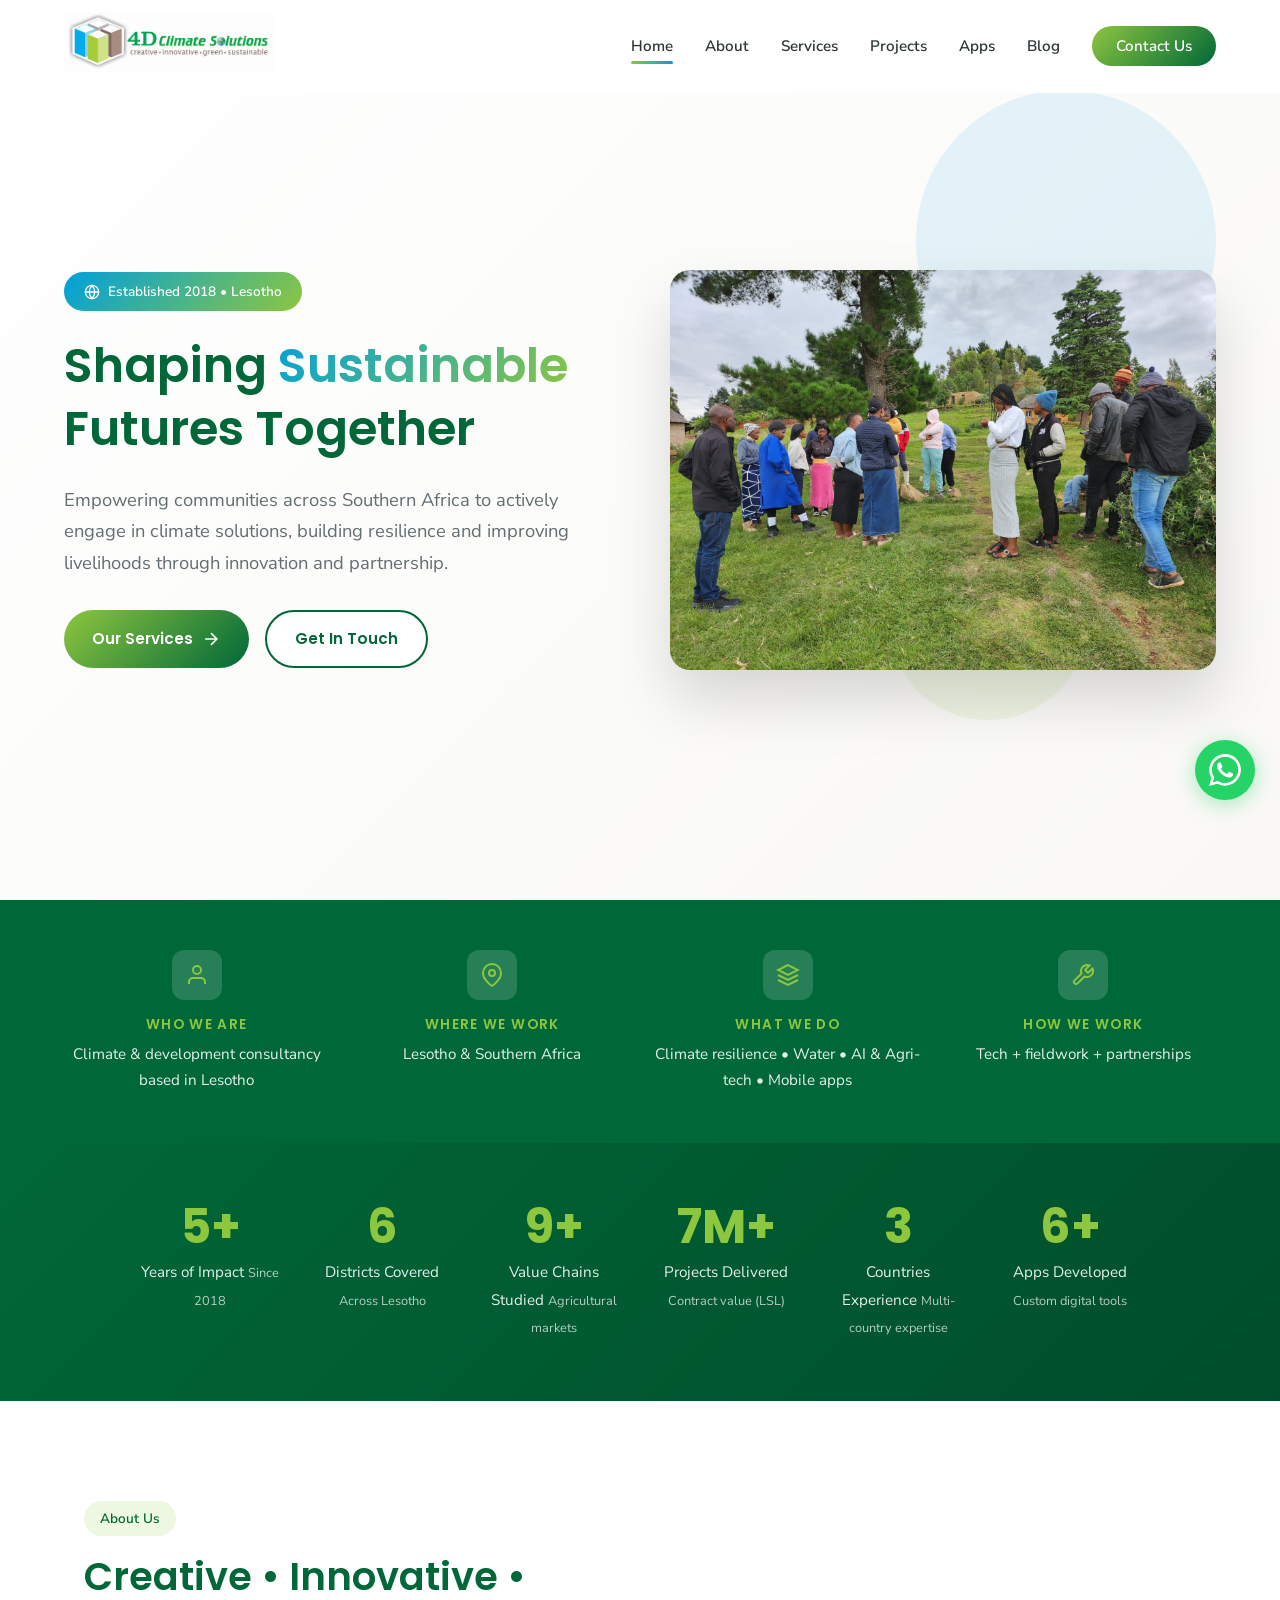
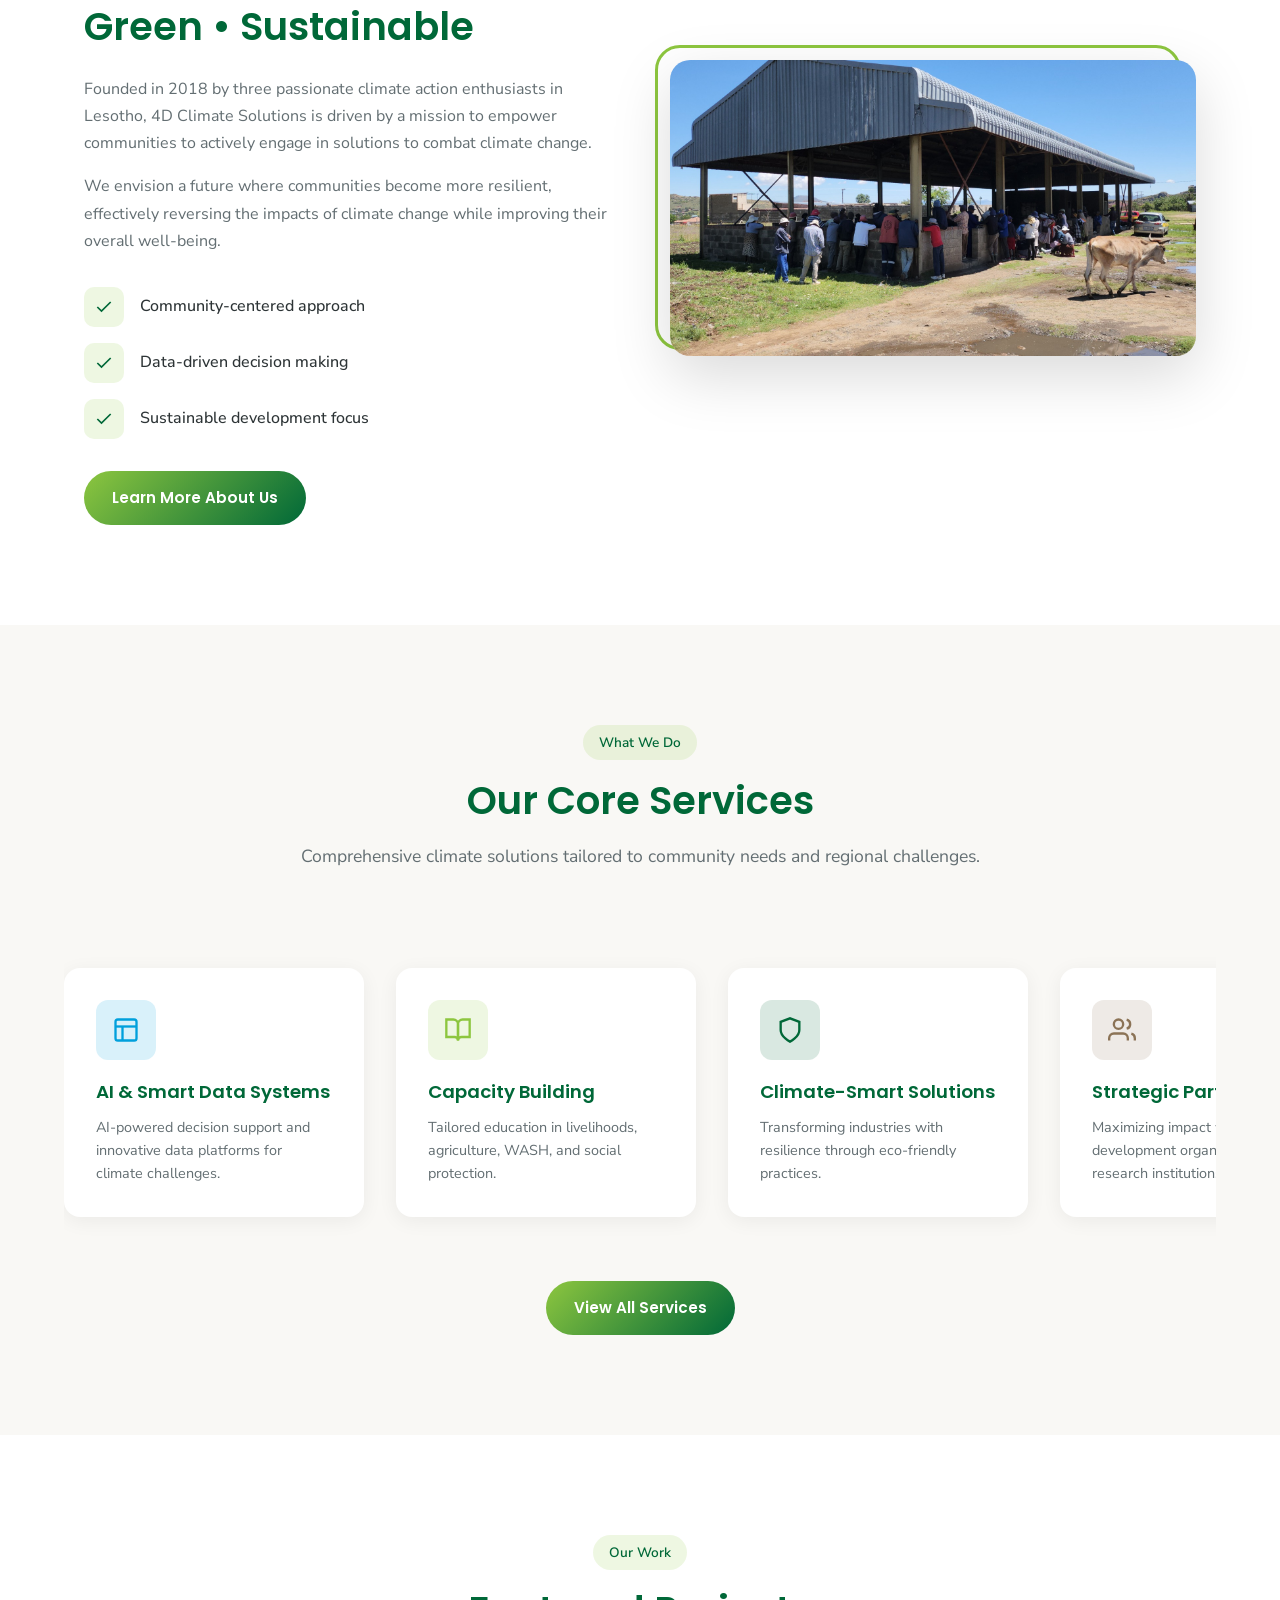
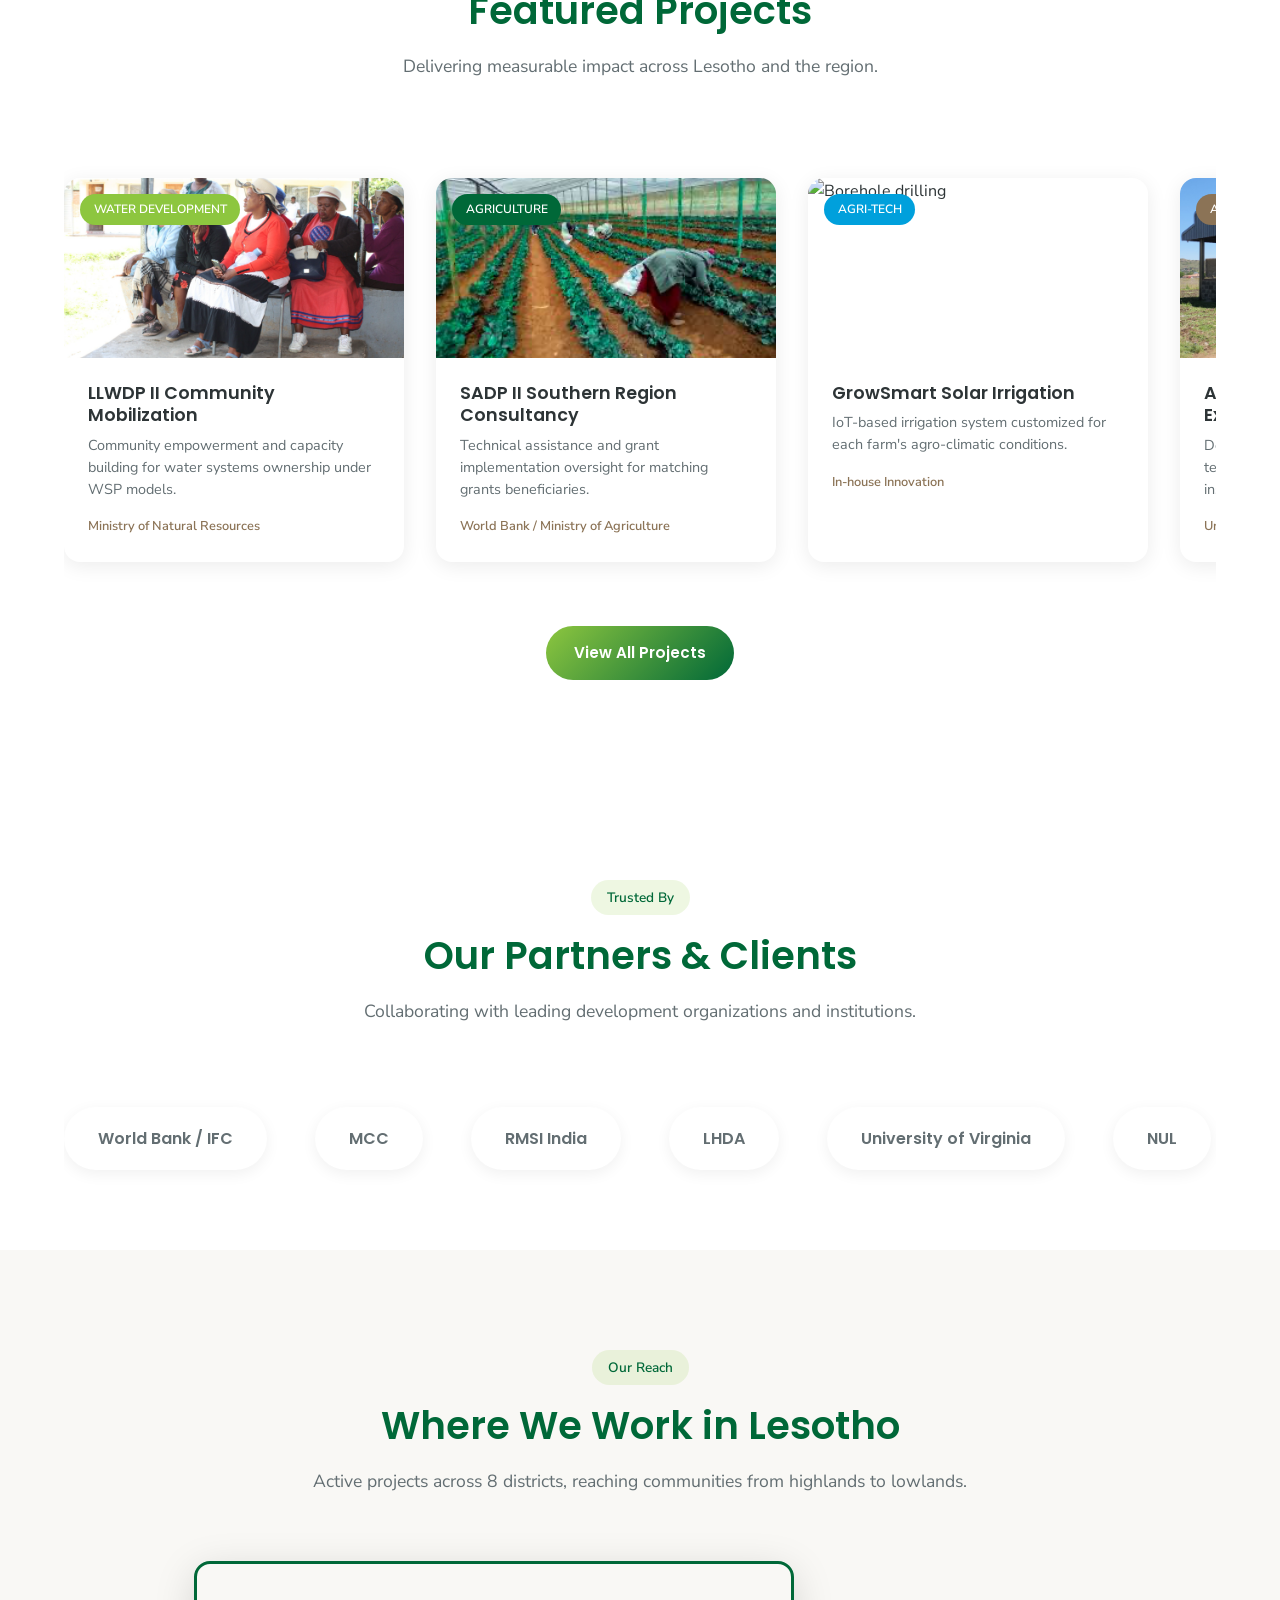
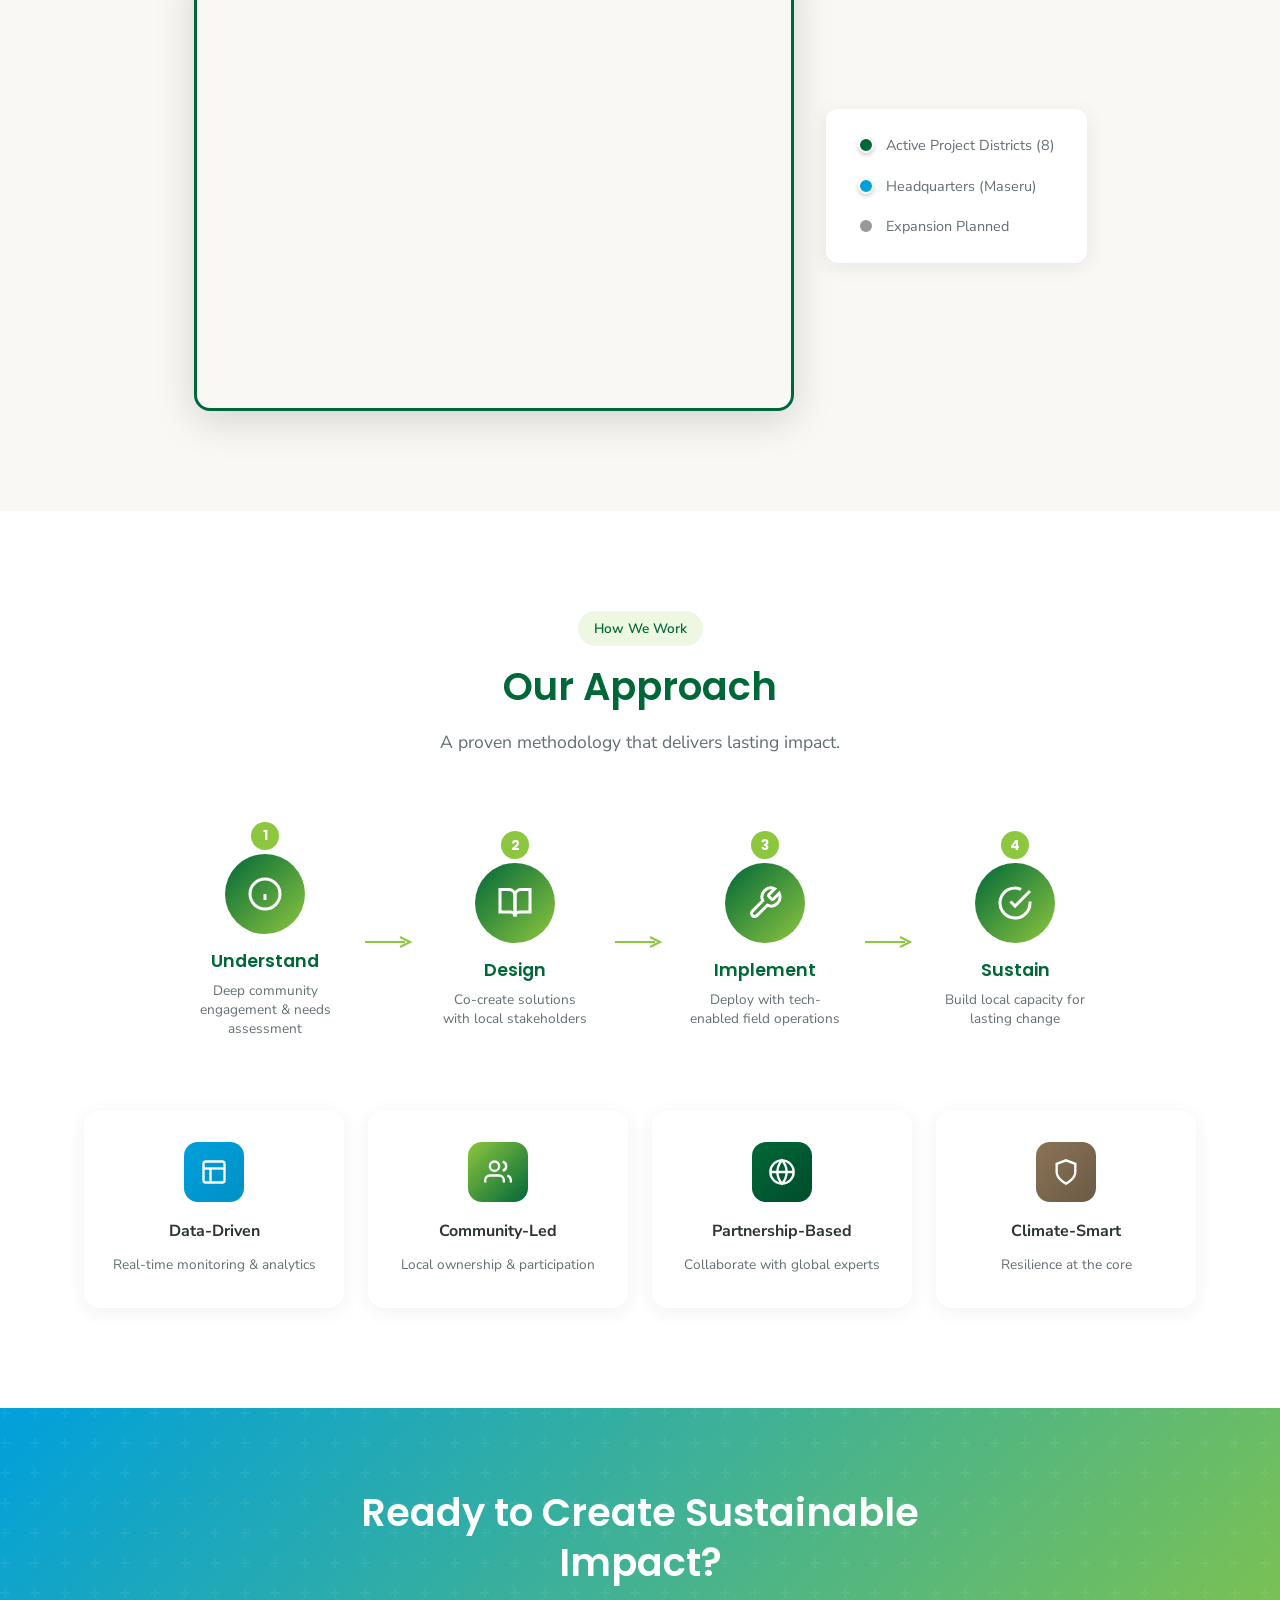
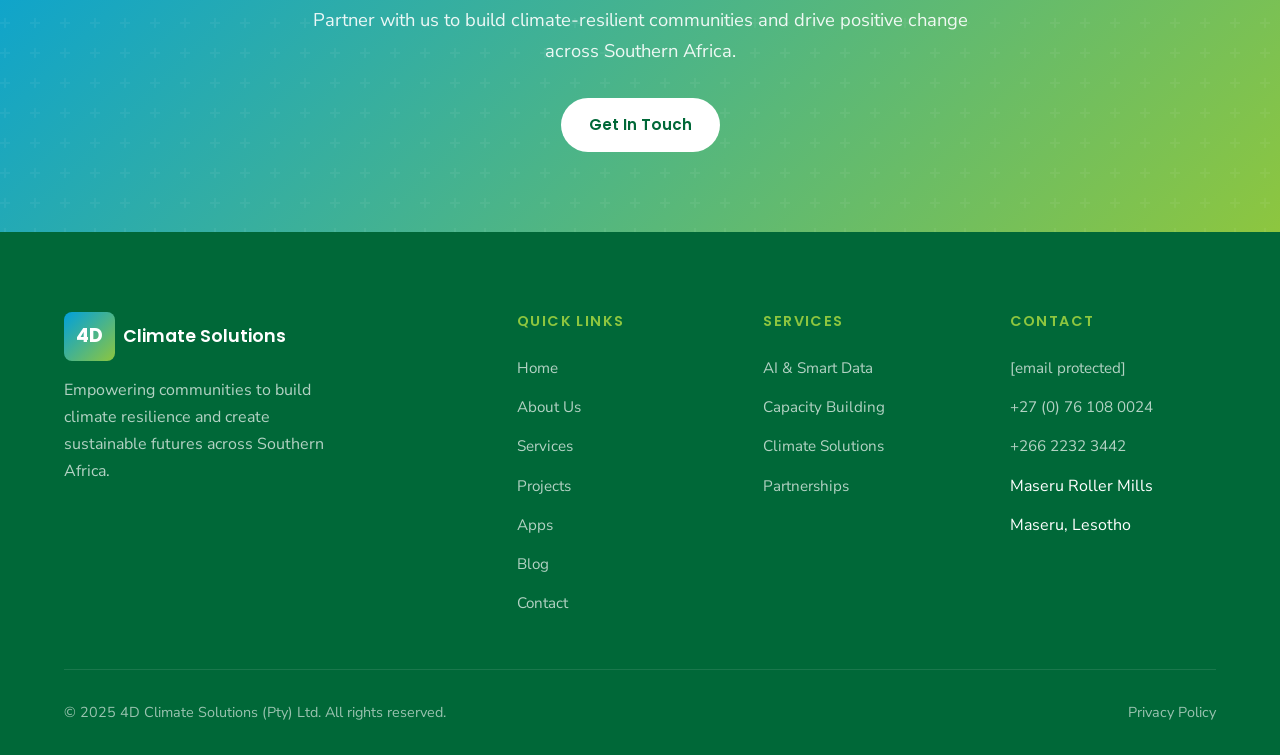
==== commit 8f0aa664: "Add files via upload" ====
--- a/index.html
+++ b/index.html
@@ -5,6 +5,10 @@
     <meta name="viewport" content="width=device-width, initial-scale=1.0">
     <title>4D Climate Solutions | Shaping Sustainable Futures</title>
     <meta name="description" content="4D Climate Solutions empowers communities in Lesotho and Southern Africa to combat climate change through innovative solutions, capacity building, and strategic partnerships.">
+    
+    <!-- Favicon -->
+    <link rel="icon" type="image/svg+xml" href="favicon.svg">
+    <link rel="apple-touch-icon" href="images/logo.jpg">
     
     <!-- Google Analytics - Replace GA_MEASUREMENT_ID with your actual ID -->
     <script async src="https://www.googletagmanager.com/gtag/js?id=GA_MEASUREMENT_ID"></script>
@@ -15,11 +19,26 @@
         gtag('config', 'GA_MEASUREMENT_ID');
     </script>
     
-    <!-- Open Graph -->
+    <!-- Open Graph / Facebook -->
+    <meta property="og:type" content="website">
+    <meta property="og:url" content="https://4dcs.co.za/">
     <meta property="og:title" content="4D Climate Solutions | Shaping Sustainable Futures">
-    <meta property="og:description" content="Climate & development consultancy empowering communities in Lesotho and Southern Africa.">
-    <meta property="og:image" content="images/community-meeting.jpg">
-    <meta property="og:type" content="website">
+    <meta property="og:description" content="Empowering communities in Lesotho and Southern Africa to combat climate change through innovative solutions, capacity building, and strategic partnerships.">
+    <meta property="og:image" content="https://4dcs.co.za/images/og-image.jpg">
+    <meta property="og:image:width" content="1200">
+    <meta property="og:image:height" content="630">
+    <meta property="og:site_name" content="4D Climate Solutions">
+    
+    <!-- Twitter -->
+    <meta name="twitter:card" content="summary_large_image">
+    <meta name="twitter:url" content="https://4dcs.co.za/">
+    <meta name="twitter:title" content="4D Climate Solutions | Shaping Sustainable Futures">
+    <meta name="twitter:description" content="Empowering communities in Lesotho and Southern Africa to combat climate change through innovative solutions.">
+    <meta name="twitter:image" content="https://4dcs.co.za/images/og-image.jpg">
+    
+    <!-- Additional Meta -->
+    <meta name="theme-color" content="#006838">
+    <meta name="author" content="4D Climate Solutions">
     
     <link rel="preconnect" href="https://fonts.googleapis.com">
     <link rel="preconnect" href="https://fonts.gstatic.com" crossorigin>
@@ -608,7 +627,7 @@
             <div class="footer-links">
                 <h4>Contact</h4>
                 <ul>
-                    <li><a href="mailto:info@4dcs.co.za">info@4dcs.co.za</a></li>
+                    <li><a href="/cdn-cgi/l/email-protection#c7aea9a1a887f3a3a4b4e9a4a8e9bda6"><span class="__cf_email__" data-cfemail="3d54535b527d09595e4e135e5213475c">[email&#160;protected]</span></a></li>
                     <li><a href="tel:+27761080024">+27 (0) 76 108 0024</a></li>
                     <li><a href="tel:+26622323442">+266 2232 3442</a></li>
                     <li>Maseru Roller Mills</li>
@@ -639,7 +658,7 @@
         <span class="whatsapp-tooltip">Chat with us!</span>
     </a>
 
-    <script src="scripts.js"></script>
+    <script data-cfasync="false" src="/cdn-cgi/scripts/5c5dd728/cloudflare-static/email-decode.min.js"></script><script src="scripts.js"></script>
     
     <!-- Leaflet JS for Interactive Map -->
     <script src="https://unpkg.com/leaflet@1.9.4/dist/leaflet.js"></script>
@@ -737,14 +756,4 @@
                 offset: [0, -10]
             });
         });
-        
-        // Fit bounds to Lesotho
-        const lesothoBounds = [
-            [-28.5, 27.0], // Northwest
-            [-30.7, 29.5]  // Southeast
-        ];
-        map.fitBounds(lesothoBounds);
-    });
-    </script>
-</body>
-</html>
+      
--- a/styles.css
+++ b/styles.css
@@ -2953,24 +2953,60 @@
         left: 0;
         right: 0;
         bottom: 0;
-        background: var(--white);
+        width: 100%;
+        height: 100vh;
+        background-color: #ffffff !important;
         flex-direction: column;
         justify-content: center;
         align-items: center;
-        gap: 2rem;
+        gap: 0.5rem;
         z-index: 9999;
+        padding: 100px 30px 60px;
+        overflow-y: auto;
     }
     
     .nav-menu.active {
         display: flex;
     }
     
+    .nav-menu li {
+        width: 100%;
+        max-width: 300px;
+        text-align: center;
+        list-style: none;
+    }
+    
     .nav-menu a {
-        font-size: 1.2rem;
+        font-size: 1.1rem;
+        color: #2d3436 !important;
+        display: block;
+        padding: 15px 20px;
+        border-radius: 12px;
+        background-color: #f1f2f6;
+        margin-bottom: 8px;
+        transition: all 0.3s ease;
+    }
+    
+    .nav-menu a:hover,
+    .nav-menu a.active {
+        background-color: #006838;
+        color: #ffffff !important;
+    }
+    
+    .nav-menu a::after {
+        display: none !important;
     }
     
     .nav-menu .nav-cta {
         margin-top: 1rem;
+        background: linear-gradient(135deg, #8dc63f, #006838) !important;
+        color: #ffffff !important;
+        padding: 15px 32px !important;
+    }
+    
+    .nav-menu .nav-cta:hover {
+        background: linear-gradient(135deg, #006838, #8dc63f) !important;
+        color: #ffffff !important;
     }
     
     .mobile-toggle {
@@ -2980,8 +3016,12 @@
     
     .mobile-toggle.active {
         position: fixed;
-        top: 20px;
-        right: 20px;
+        top: 22px;
+        right: 5%;
+    }
+    
+    .mobile-toggle.active span {
+        background: #006838;
     }
     
     .hero {
@@ -3466,3 +3506,38 @@
         grid-template-columns: repeat(6, 1fr);
     }
 }
+
+/* ================================================
+   PAGE TRANSITIONS
+   ================================================ */
+body {
+    animation: fadeIn 0.5s ease-in-out;
+}
+
+@keyframes fadeIn {
+    from {
+        opacity: 0;
+    }
+    to {
+        opacity: 1;
+    }
+}
+
+/* Smooth link transitions */
+a {
+    transition: all 0.3s ease;
+}
+
+/* Page exit animation class */
+.page-exit {
+    animation: fadeOut 0.3s ease-in-out forwards;
+}
+
+@keyframes fadeOut {
+    from {
+        opacity: 1;
+    }
+    to {
+        opacity: 0;
+    }
+}
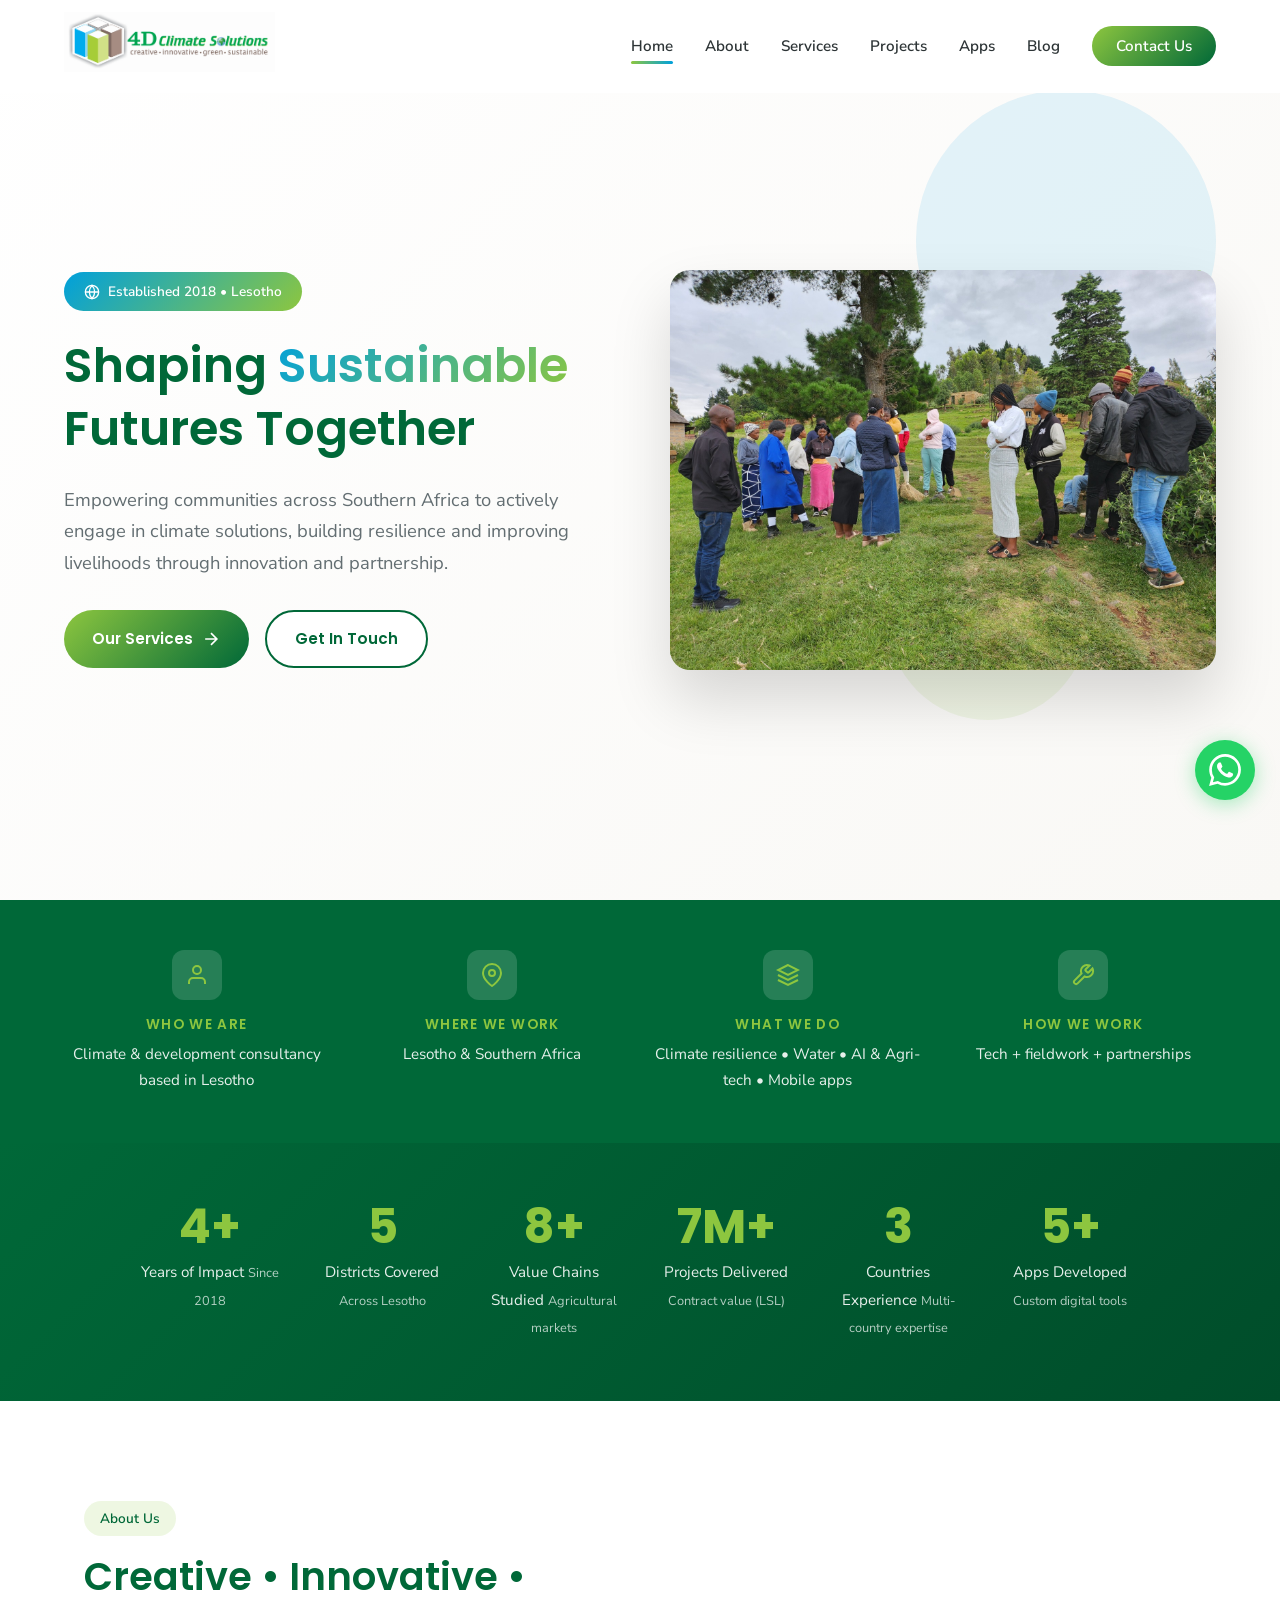
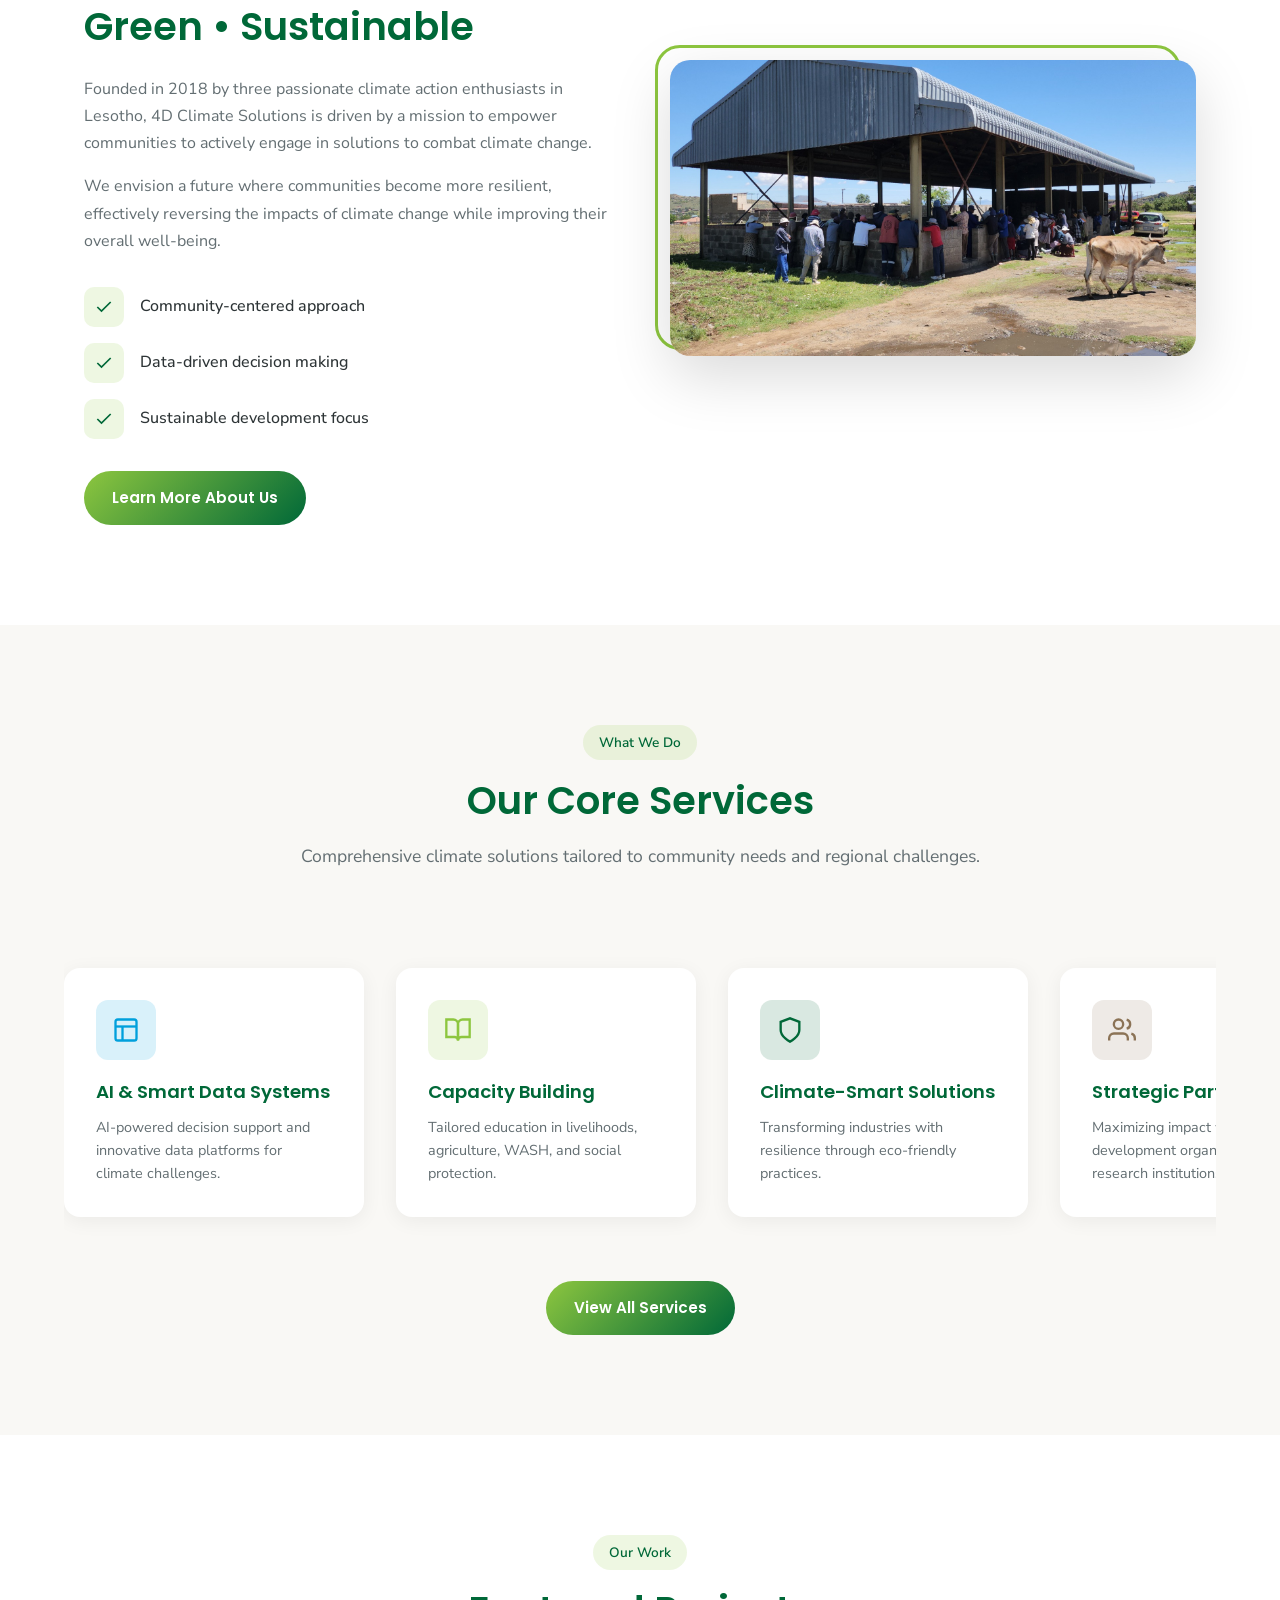
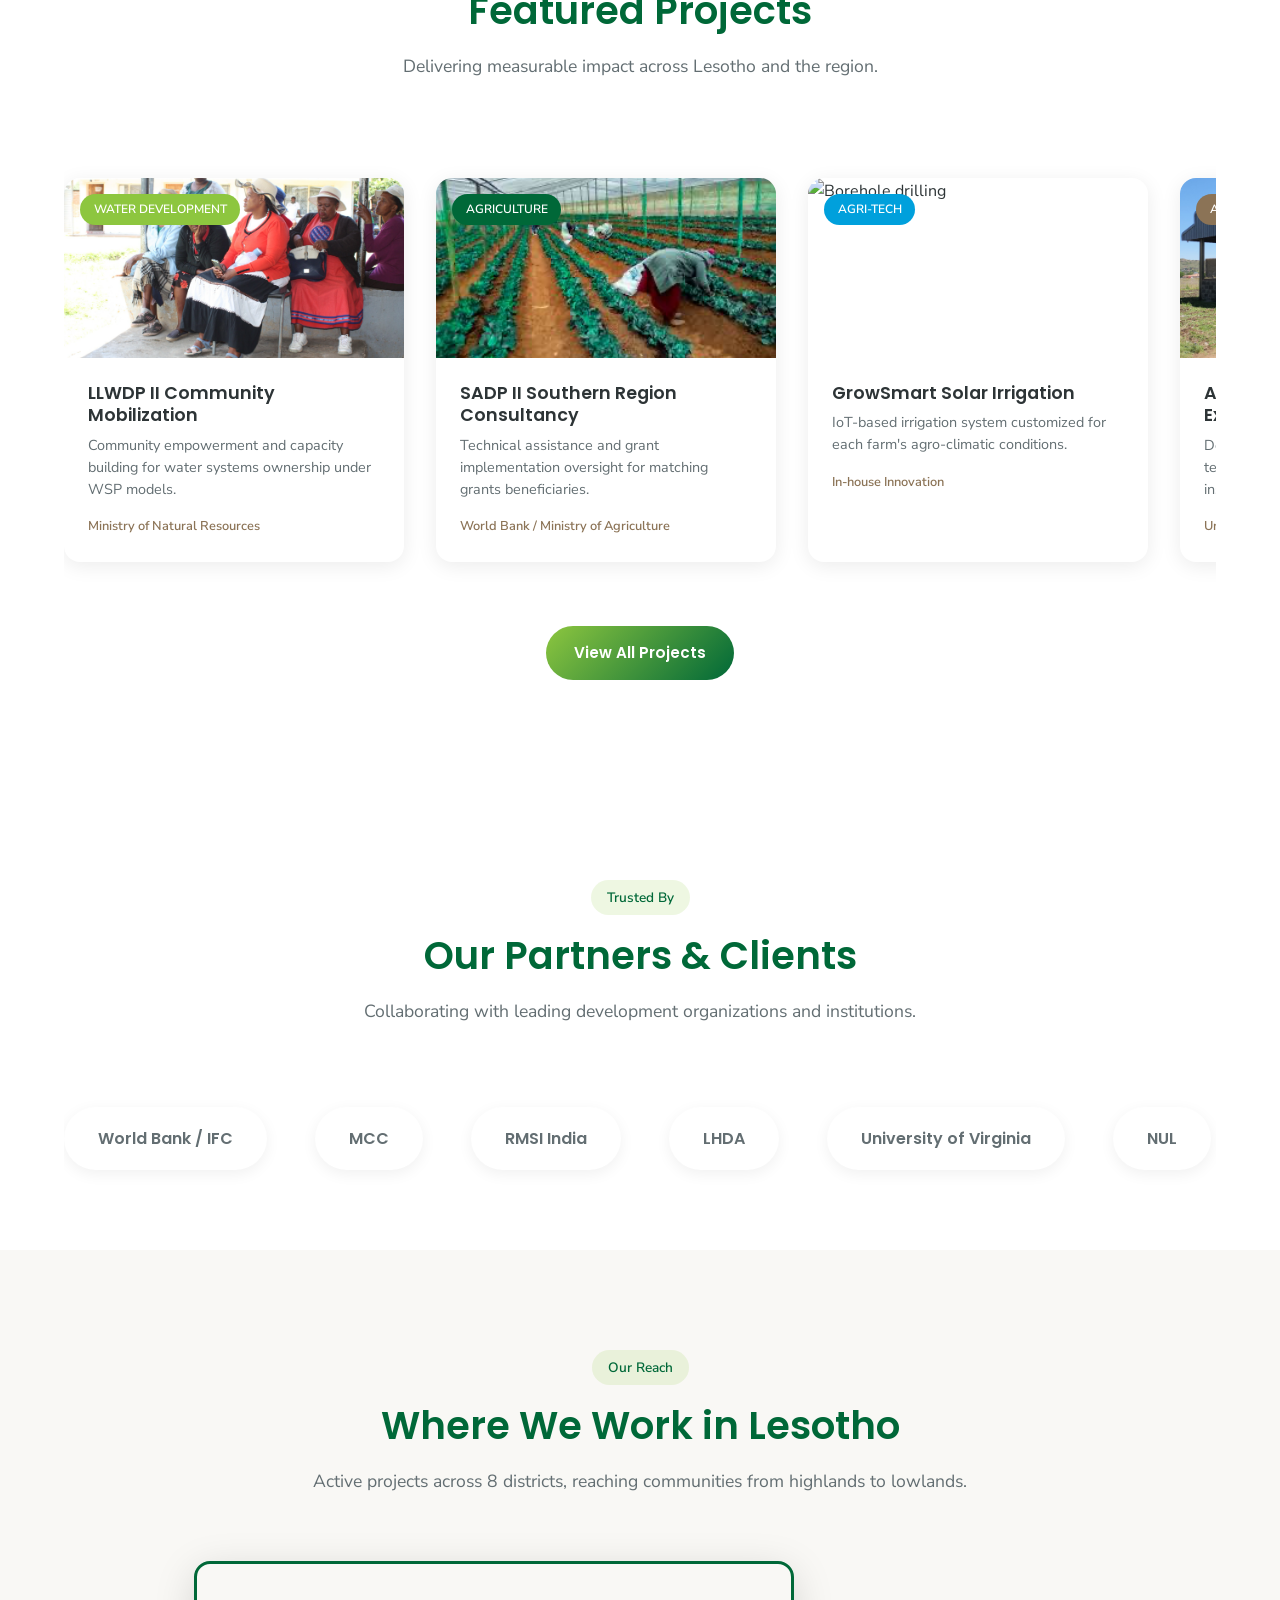
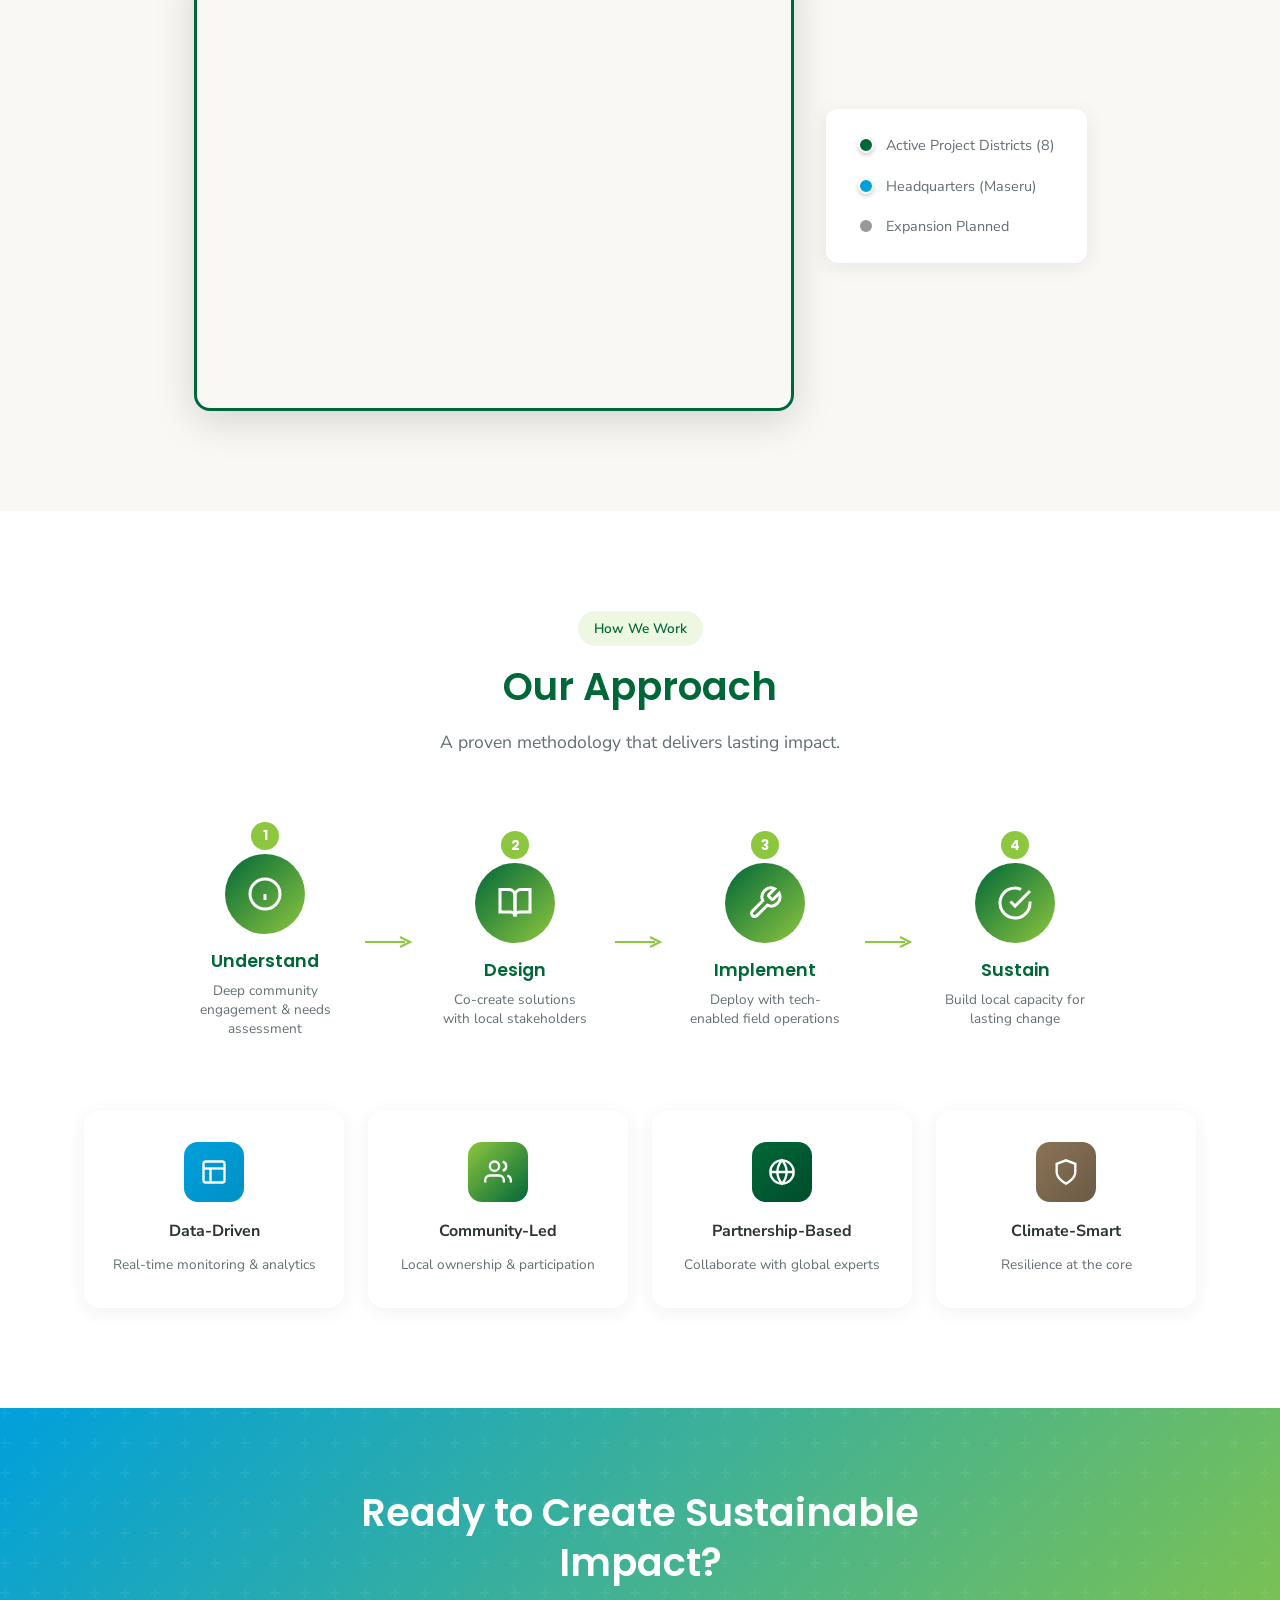
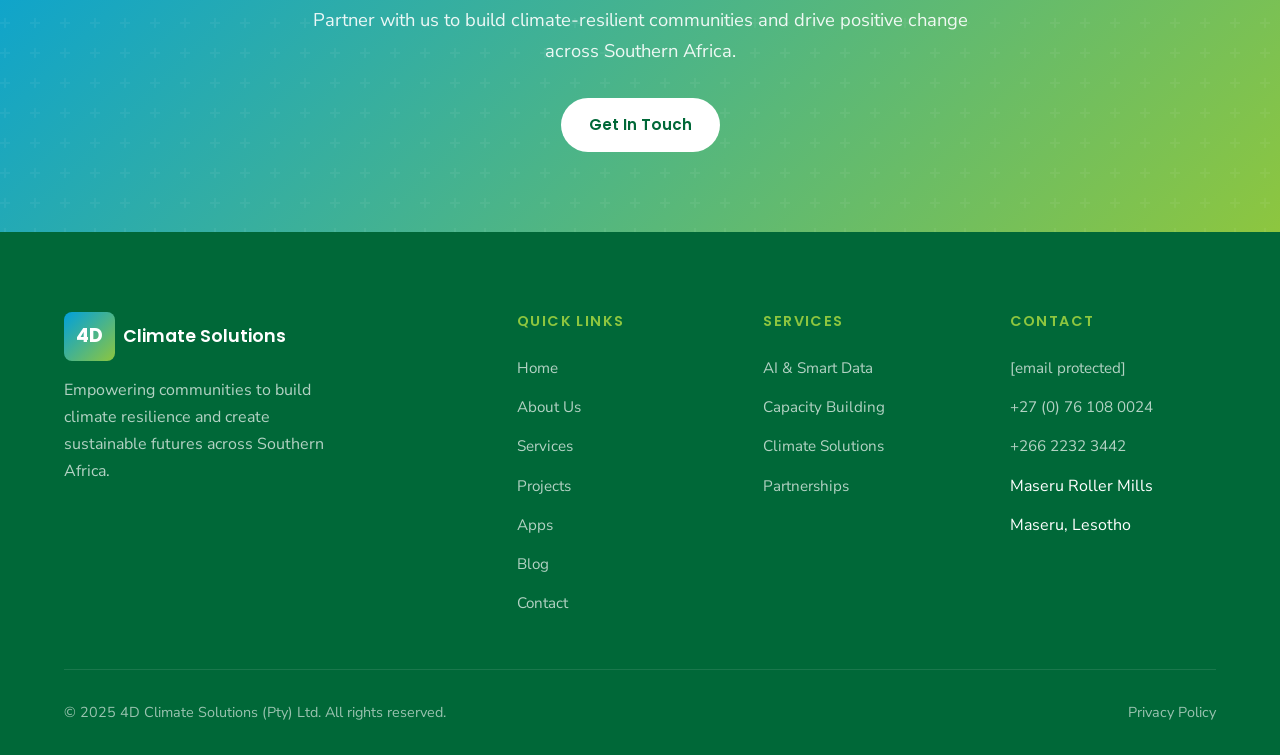
==== commit e1f9f27d: "Add files via upload" ====
--- a/index.html
+++ b/index.html
@@ -23,22 +23,17 @@
     <meta property="og:type" content="website">
     <meta property="og:url" content="https://4dcs.co.za/">
     <meta property="og:title" content="4D Climate Solutions | Shaping Sustainable Futures">
-    <meta property="og:description" content="Empowering communities in Lesotho and Southern Africa to combat climate change through innovative solutions, capacity building, and strategic partnerships.">
+    <meta property="og:description" content="Creative • Innovative • Green • Sustainable. Empowering communities in Lesotho and Southern Africa.">
     <meta property="og:image" content="https://4dcs.co.za/images/og-image.jpg">
-    <meta property="og:image:width" content="1200">
-    <meta property="og:image:height" content="630">
     <meta property="og:site_name" content="4D Climate Solutions">
     
     <!-- Twitter -->
     <meta name="twitter:card" content="summary_large_image">
-    <meta name="twitter:url" content="https://4dcs.co.za/">
-    <meta name="twitter:title" content="4D Climate Solutions | Shaping Sustainable Futures">
-    <meta name="twitter:description" content="Empowering communities in Lesotho and Southern Africa to combat climate change through innovative solutions.">
+    <meta name="twitter:title" content="4D Climate Solutions">
+    <meta name="twitter:description" content="Creative • Innovative • Green • Sustainable">
     <meta name="twitter:image" content="https://4dcs.co.za/images/og-image.jpg">
     
-    <!-- Additional Meta -->
     <meta name="theme-color" content="#006838">
-    <meta name="author" content="4D Climate Solutions">
     
     <link rel="preconnect" href="https://fonts.googleapis.com">
     <link rel="preconnect" href="https://fonts.gstatic.com" crossorigin>
@@ -627,7 +622,7 @@
             <div class="footer-links">
                 <h4>Contact</h4>
                 <ul>
-                    <li><a href="/cdn-cgi/l/email-protection#c7aea9a1a887f3a3a4b4e9a4a8e9bda6"><span class="__cf_email__" data-cfemail="3d54535b527d09595e4e135e5213475c">[email&#160;protected]</span></a></li>
+                    <li><a href="/cdn-cgi/l/email-protection#6f060109002f5b0b0c1c410c0041150e"><span class="__cf_email__" data-cfemail="6b02050d042b5f0f081845080445110a">[email&#160;protected]</span></a></li>
                     <li><a href="tel:+27761080024">+27 (0) 76 108 0024</a></li>
                     <li><a href="tel:+26622323442">+266 2232 3442</a></li>
                     <li>Maseru Roller Mills</li>
--- a/styles.css
+++ b/styles.css
@@ -3506,38 +3506,3 @@
         grid-template-columns: repeat(6, 1fr);
     }
 }
-
-/* ================================================
-   PAGE TRANSITIONS
-   ================================================ */
-body {
-    animation: fadeIn 0.5s ease-in-out;
-}
-
-@keyframes fadeIn {
-    from {
-        opacity: 0;
-    }
-    to {
-        opacity: 1;
-    }
-}
-
-/* Smooth link transitions */
-a {
-    transition: all 0.3s ease;
-}
-
-/* Page exit animation class */
-.page-exit {
-    animation: fadeOut 0.3s ease-in-out forwards;
-}
-
-@keyframes fadeOut {
-    from {
-        opacity: 1;
-    }
-    to {
-        opacity: 0;
-    }
-}
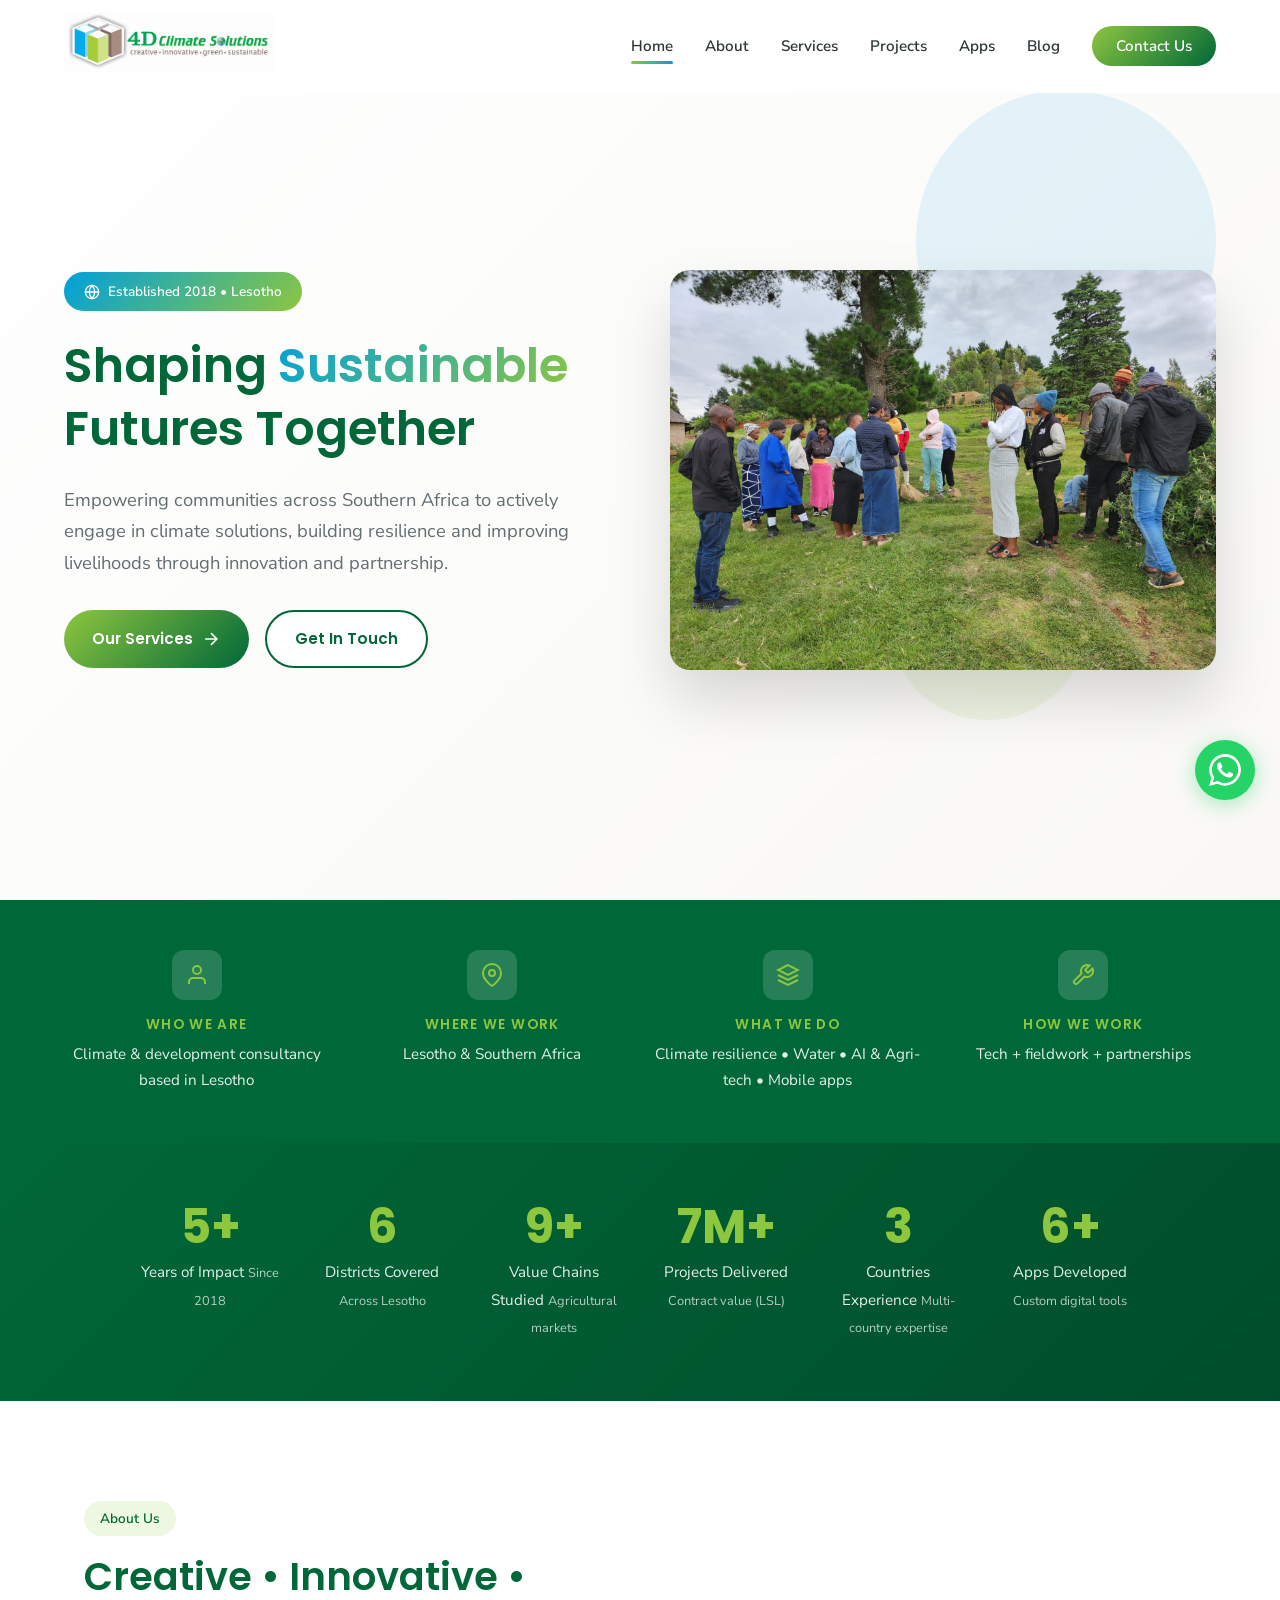
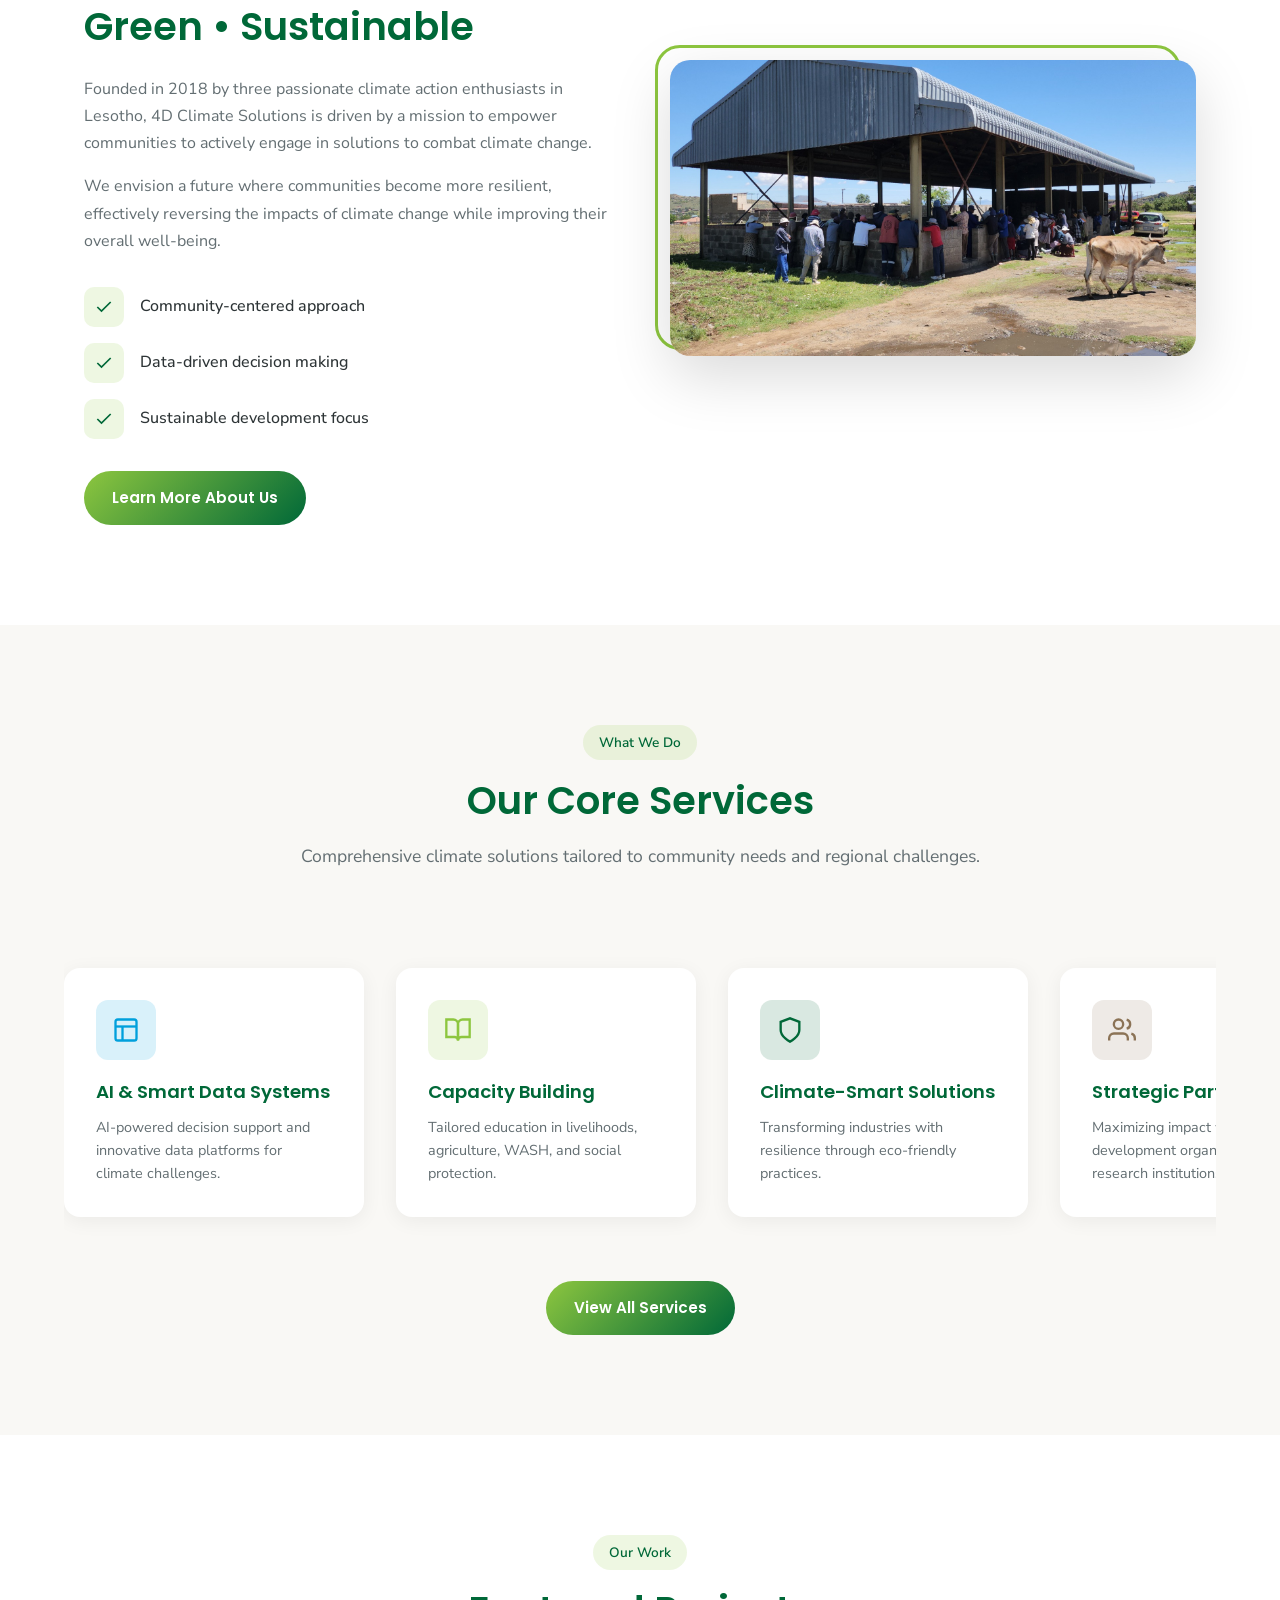
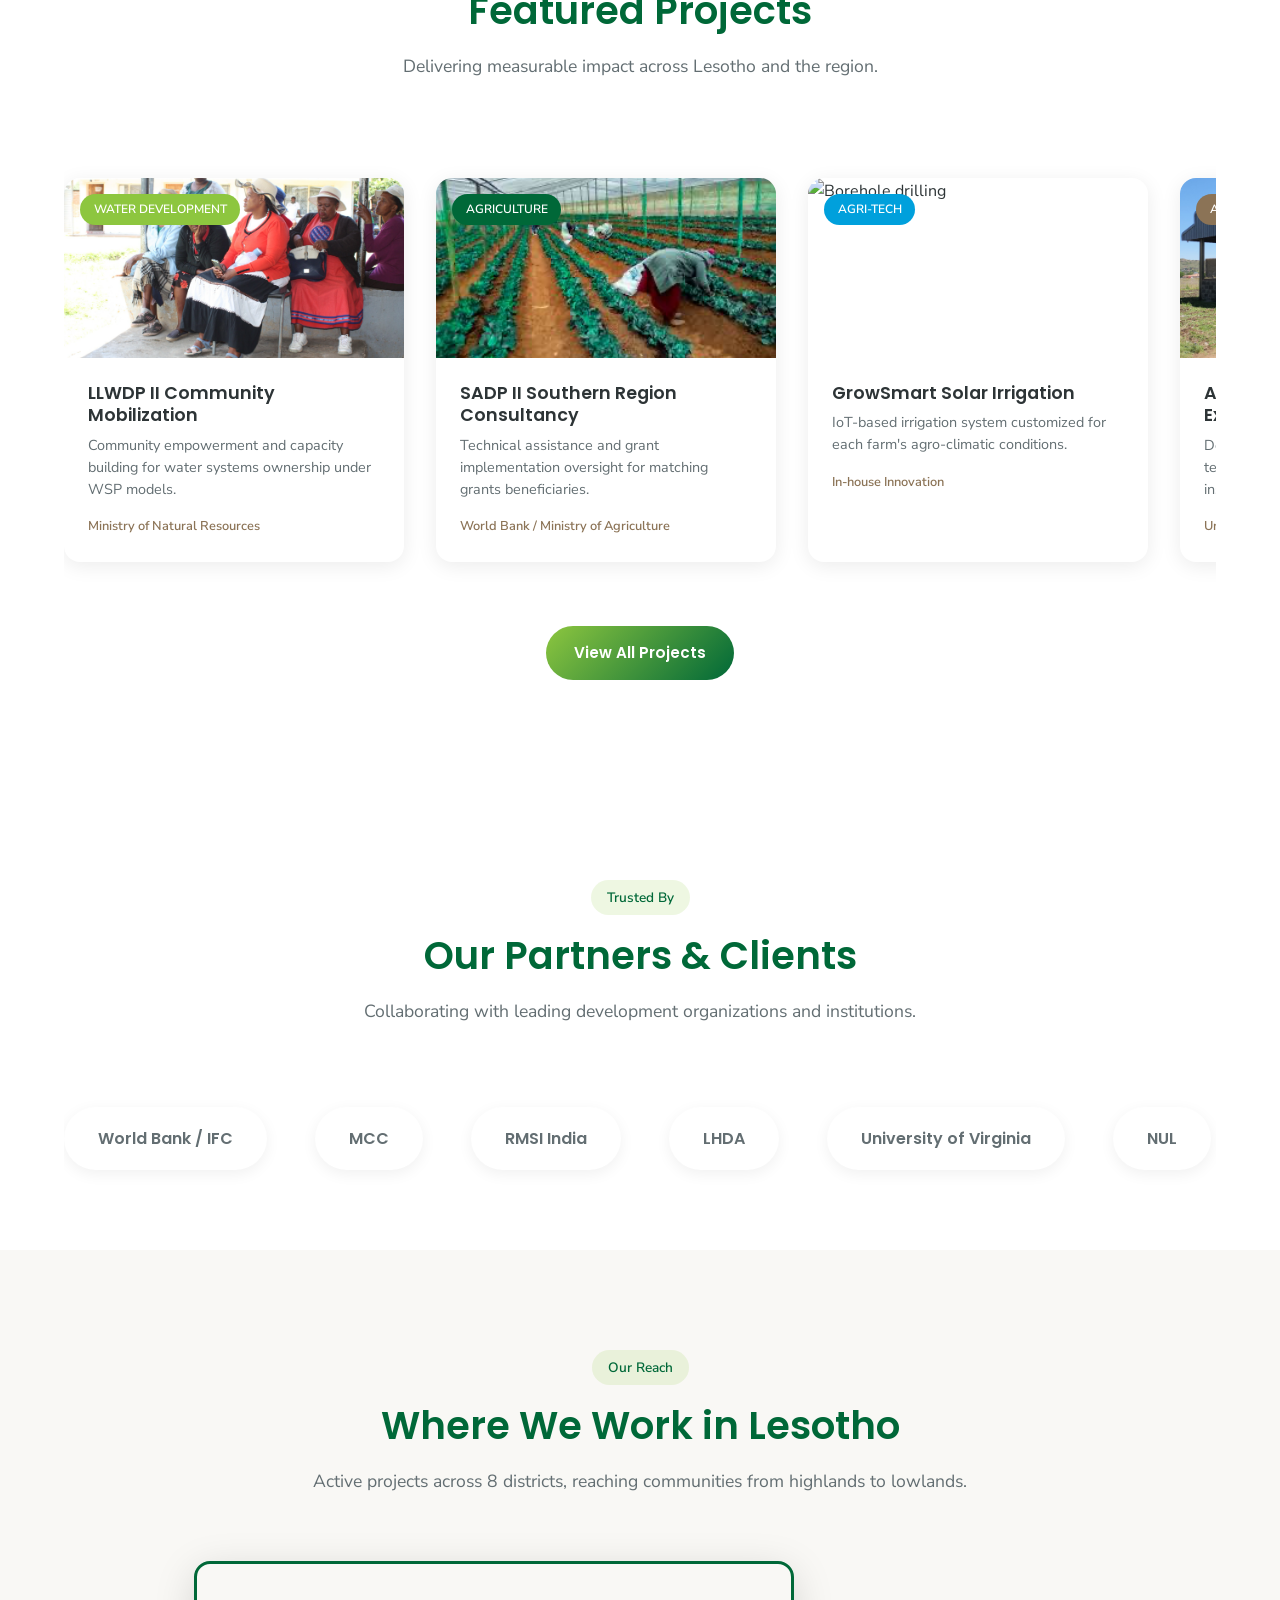
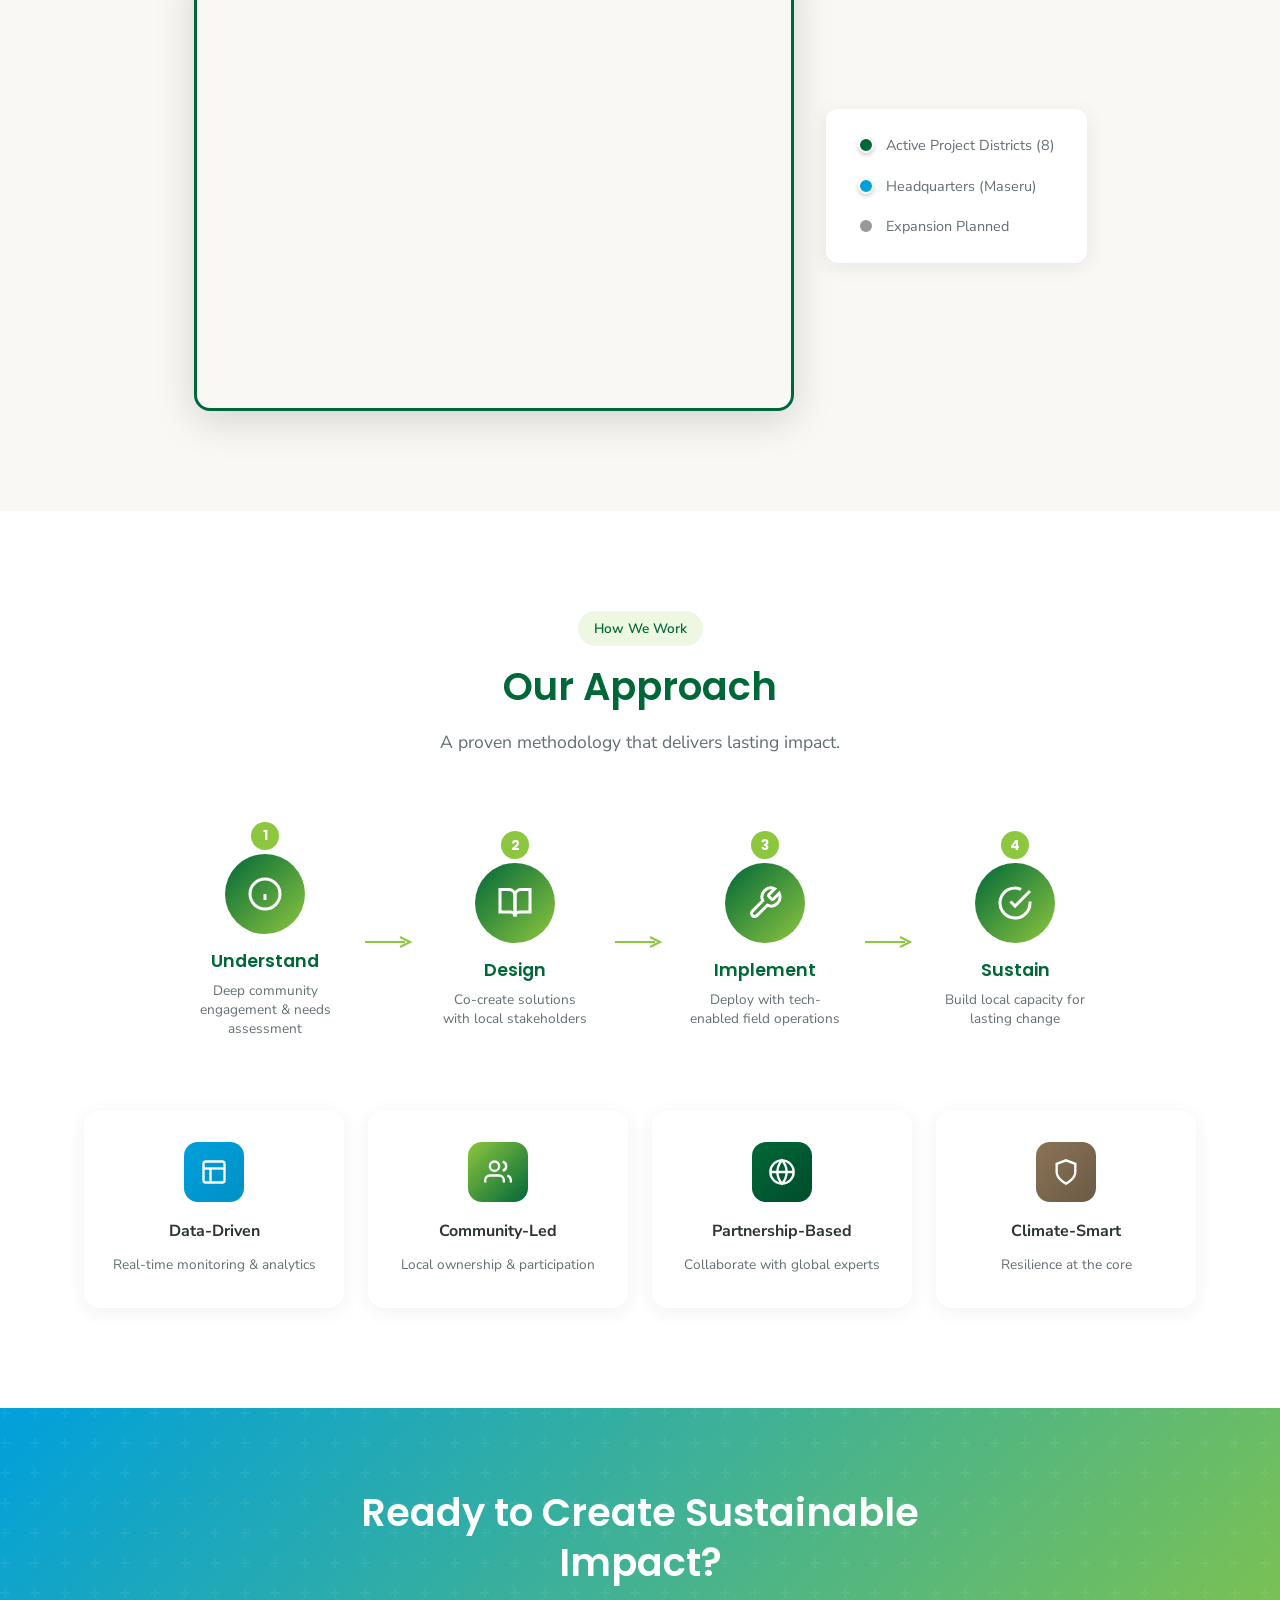
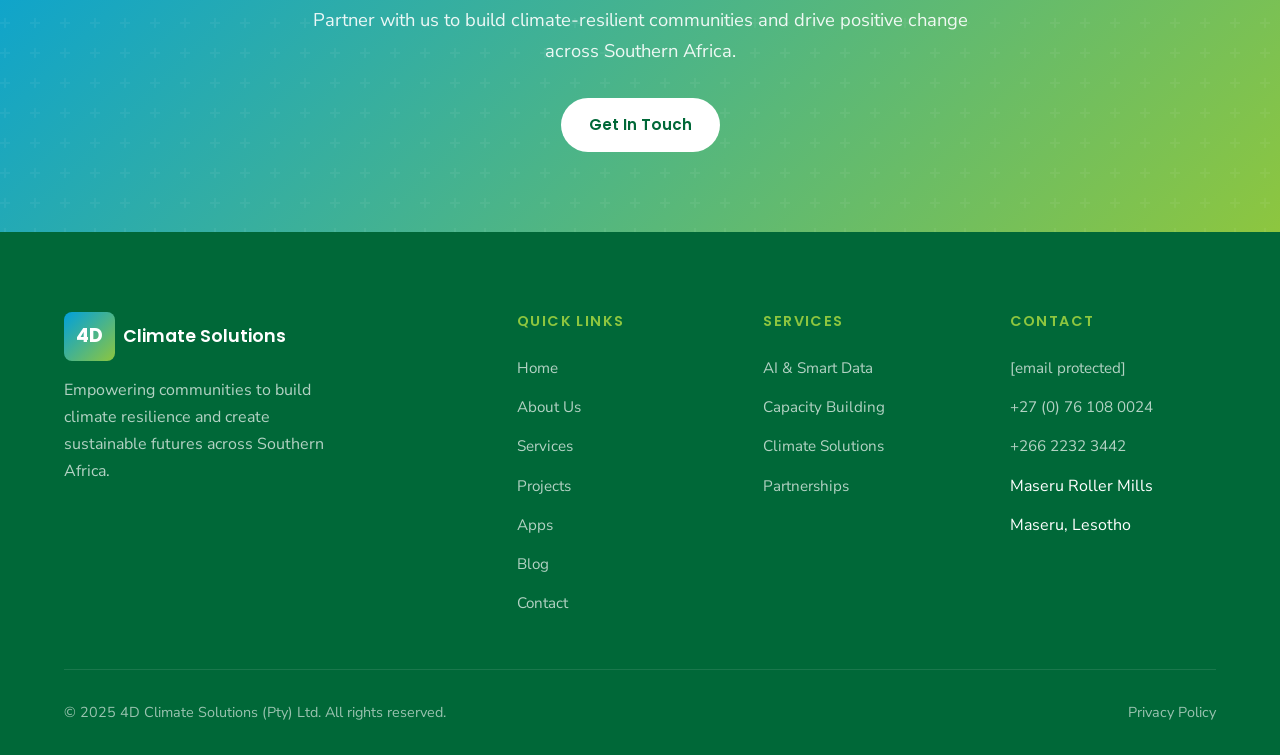
==== commit 160b79c6: "Add files via upload" ====
--- a/index.html
+++ b/index.html
@@ -10,13 +10,13 @@
     <link rel="icon" type="image/svg+xml" href="favicon.svg">
     <link rel="apple-touch-icon" href="images/logo.jpg">
     
-    <!-- Google Analytics - Replace GA_MEASUREMENT_ID with your actual ID -->
-    <script async src="https://www.googletagmanager.com/gtag/js?id=GA_MEASUREMENT_ID"></script>
+    <!-- Google Analytics - Replace G-F7K0NJH8QN with your actual ID -->
+    <script async src="https://www.googletagmanager.com/gtag/js?id=G-F7K0NJH8QN"></script>
     <script>
         window.dataLayer = window.dataLayer || [];
         function gtag(){dataLayer.push(arguments);}
         gtag('js', new Date());
-        gtag('config', 'GA_MEASUREMENT_ID');
+        gtag('config', 'G-F7K0NJH8QN');
     </script>
     
     <!-- Open Graph / Facebook -->
--- a/styles.css
+++ b/styles.css
@@ -2906,12 +2906,19 @@
 }
 
 .fade-up {
+    opacity: 1;
+    transform: translateY(0);
+    transition: opacity 0.6s ease, transform 0.6s ease;
+}
+
+/* Animation enhancement when JS is available */
+.js-enabled .fade-up {
     opacity: 0;
     transform: translateY(30px);
-    transition: opacity 0.6s ease, transform 0.6s ease;
-}
-
-.fade-up.visible {
+}
+
+.fade-up.visible,
+.js-enabled .fade-up.visible {
     opacity: 1;
     transform: translateY(0);
 }
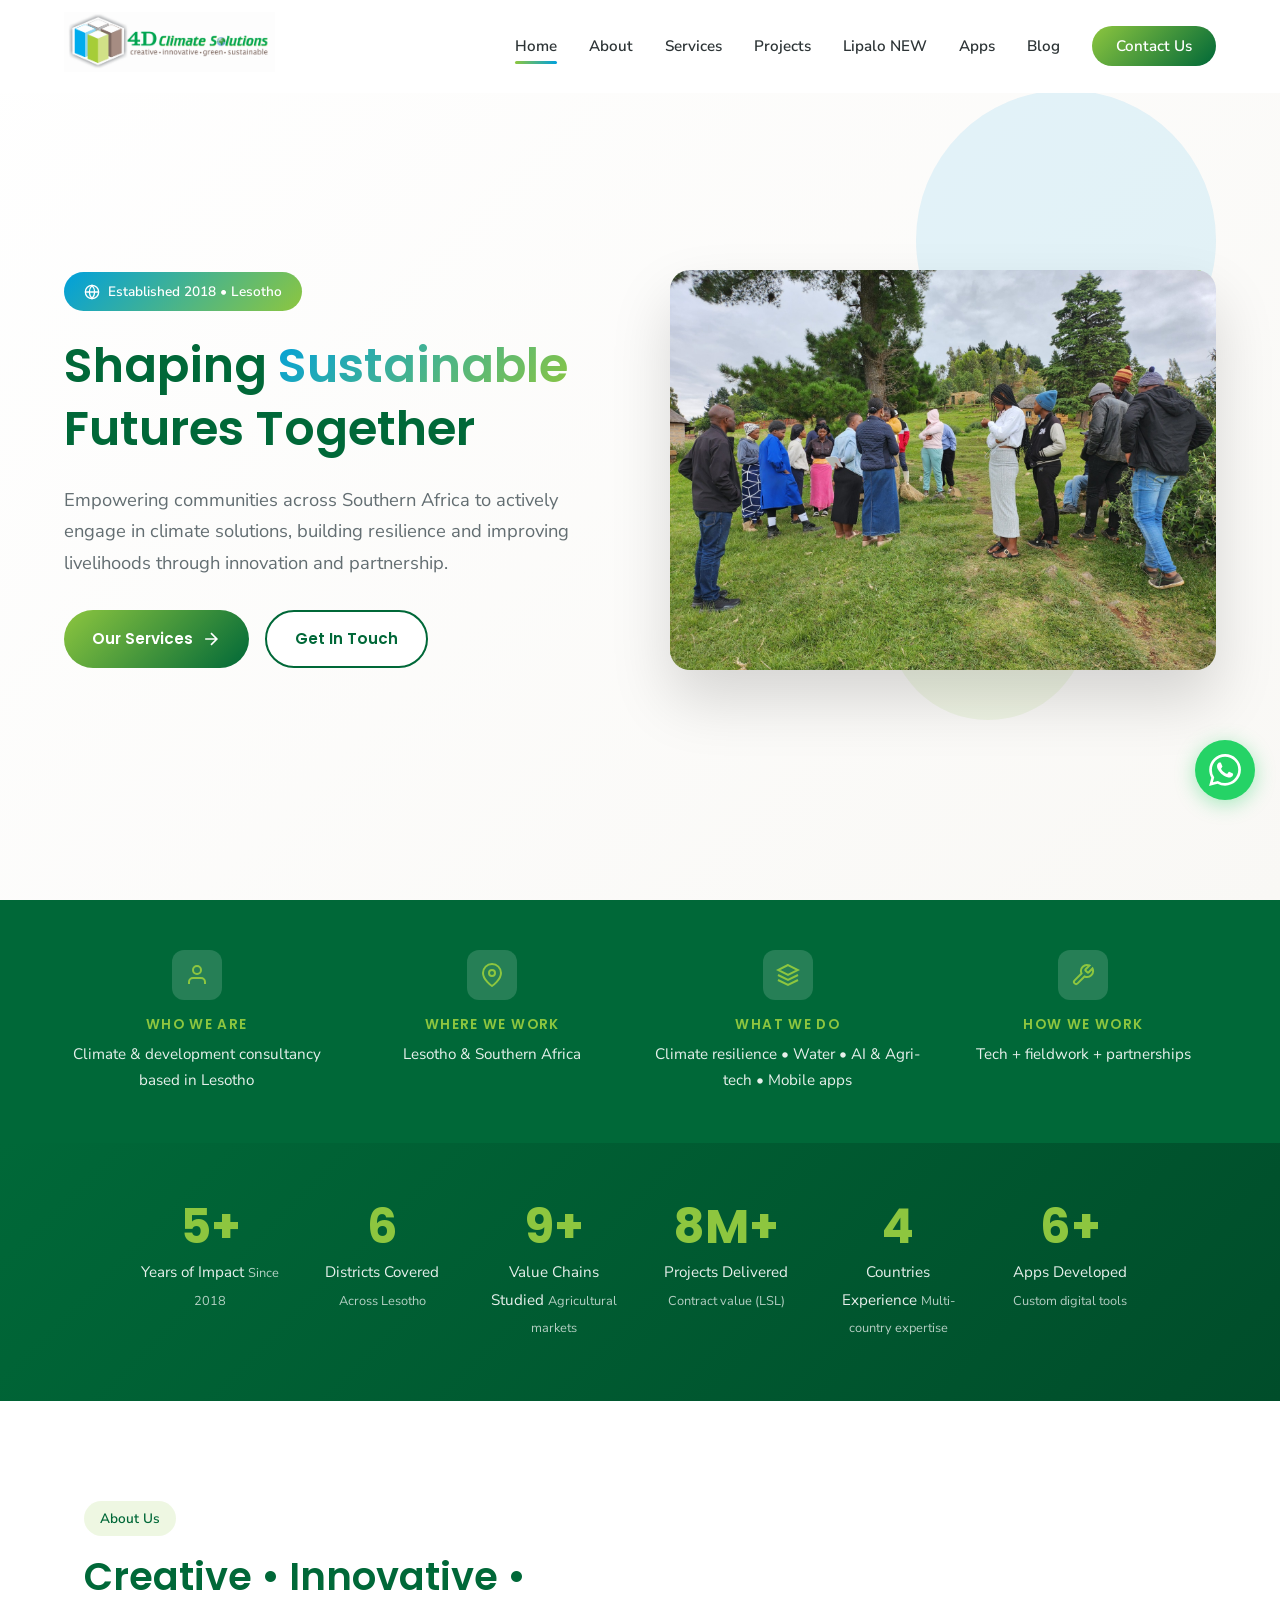
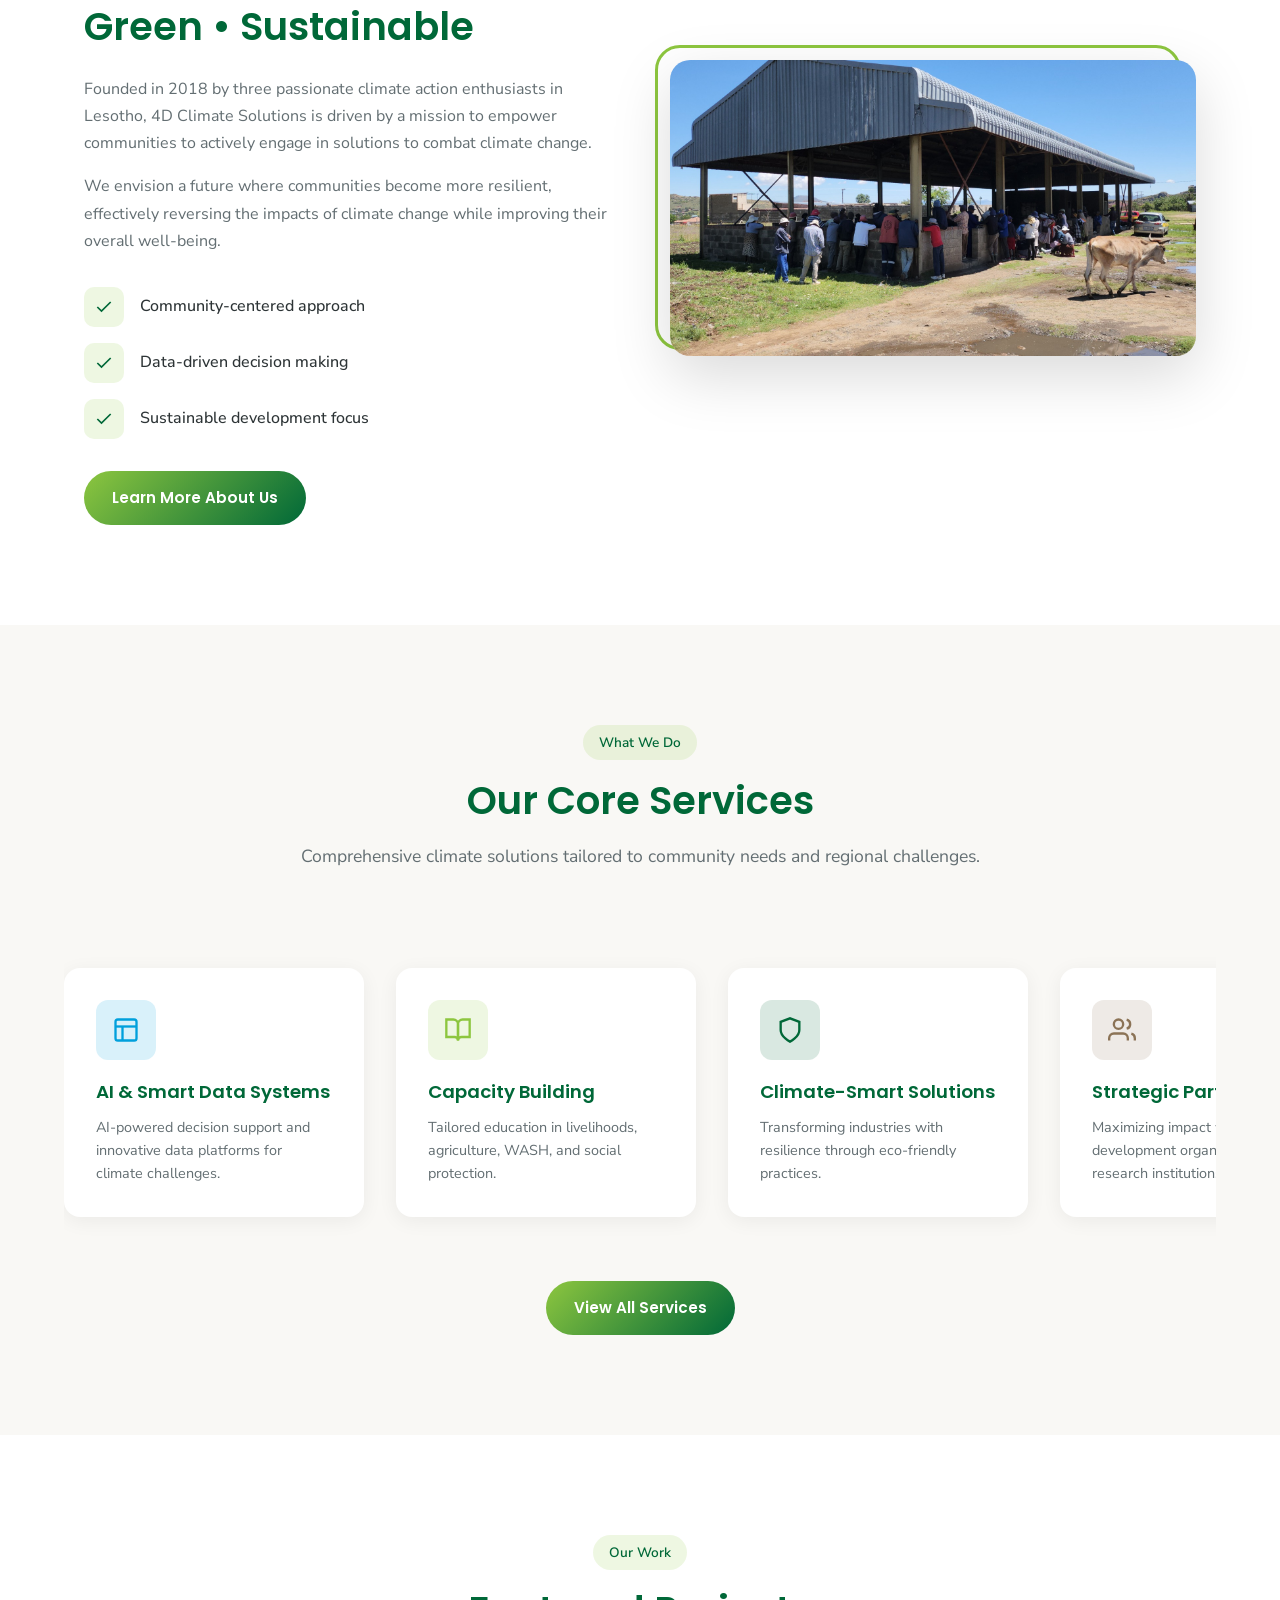
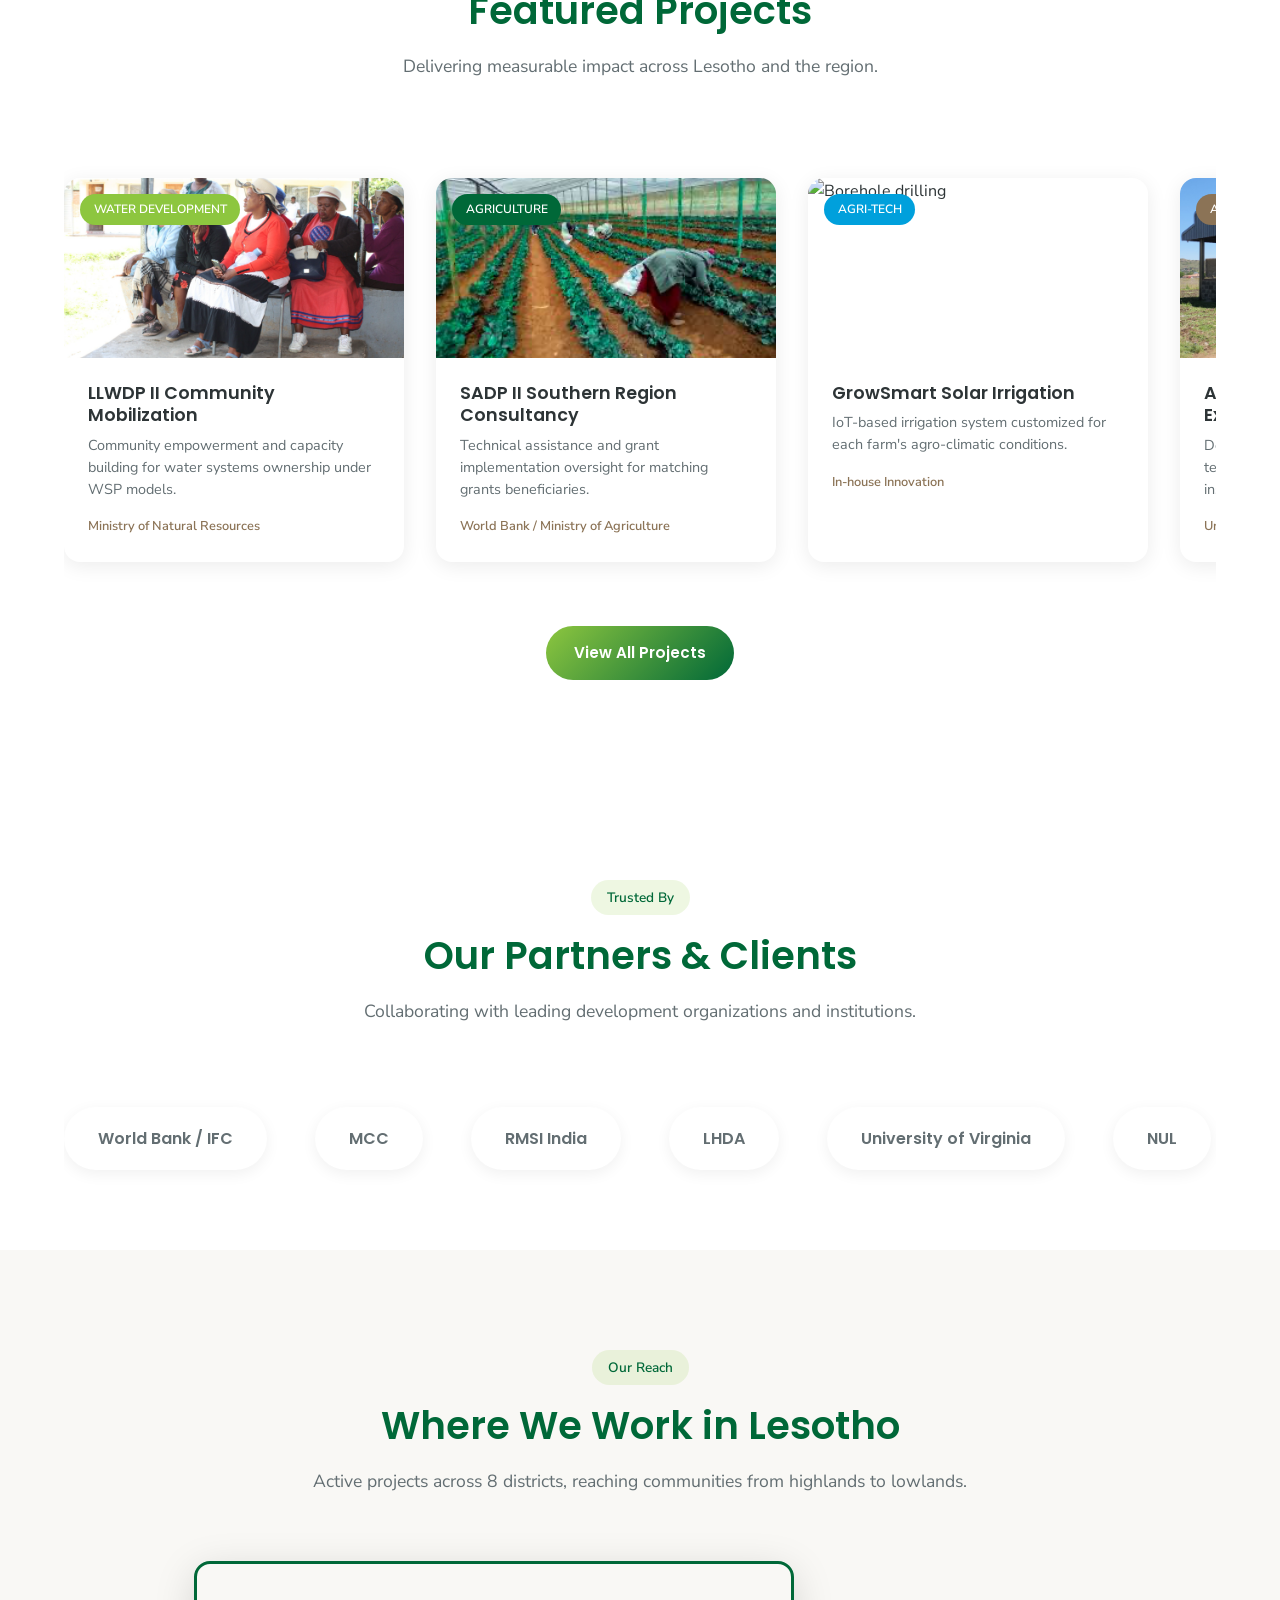
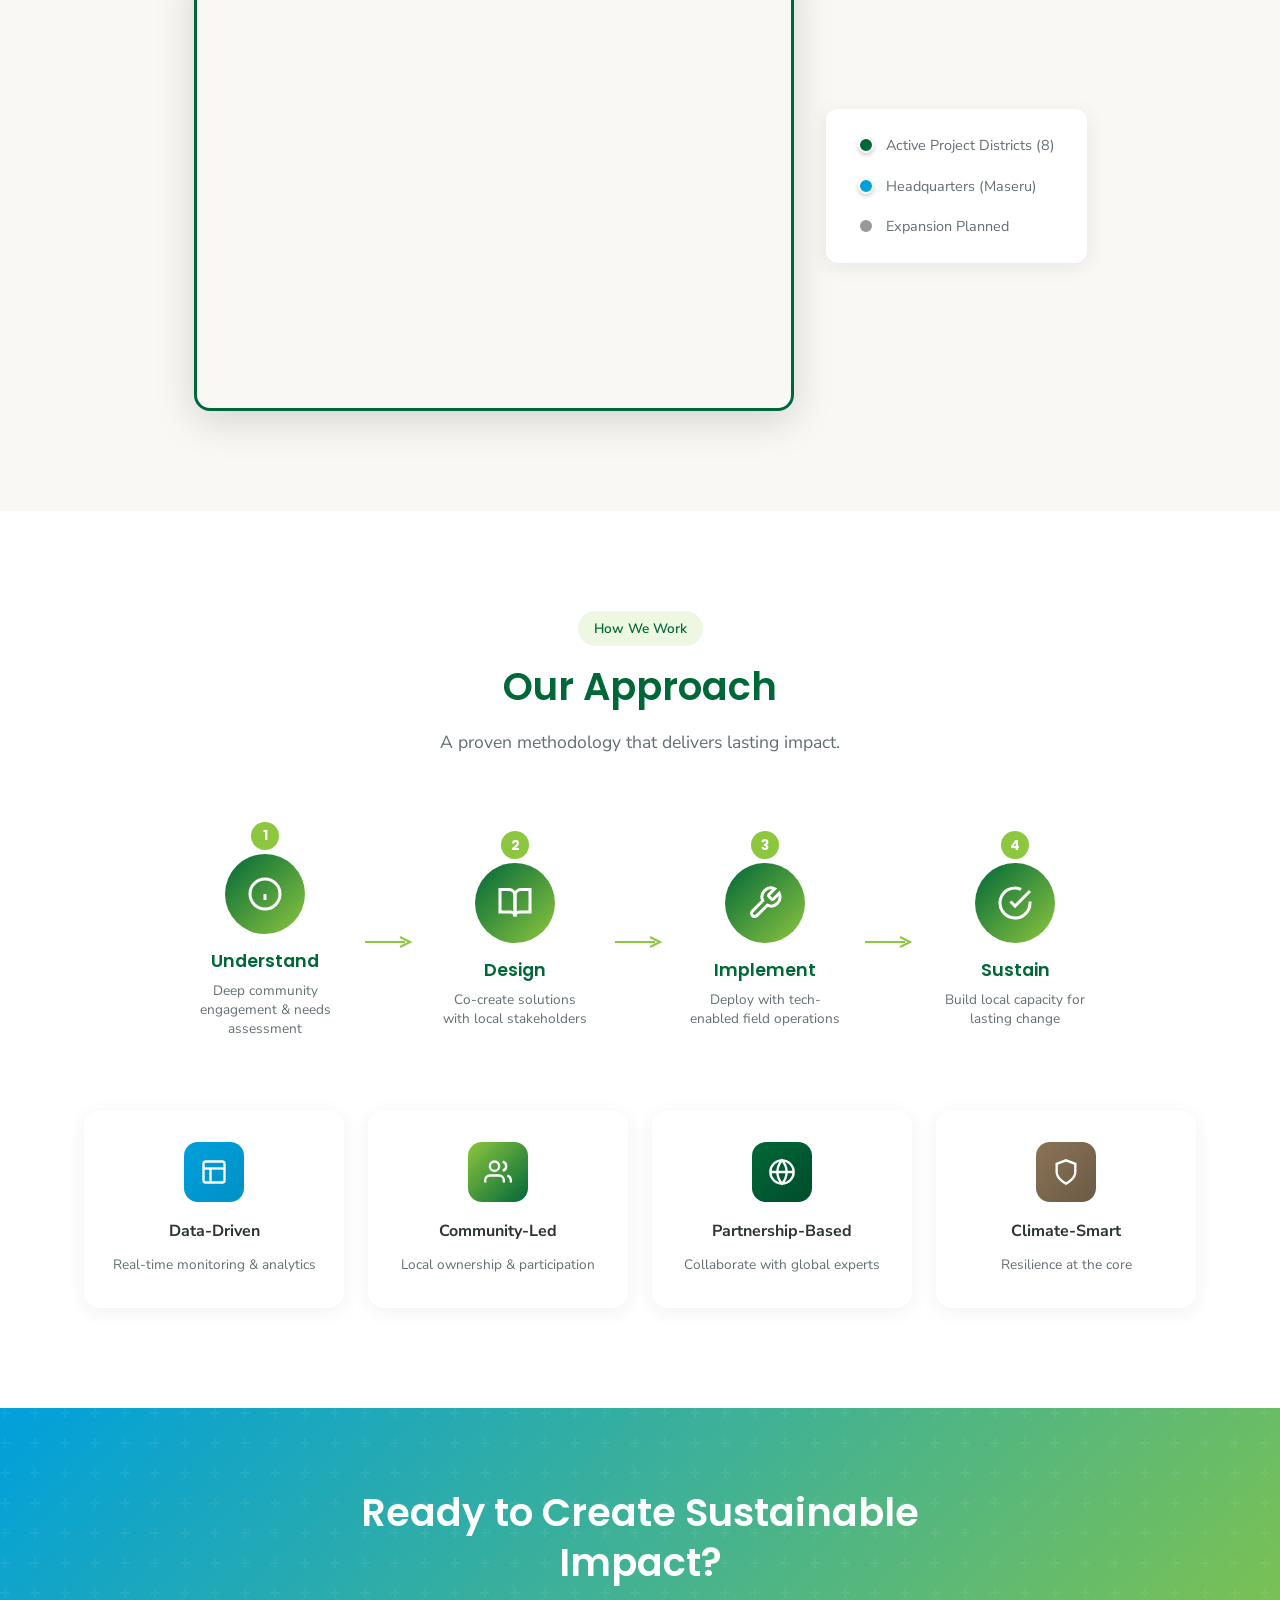
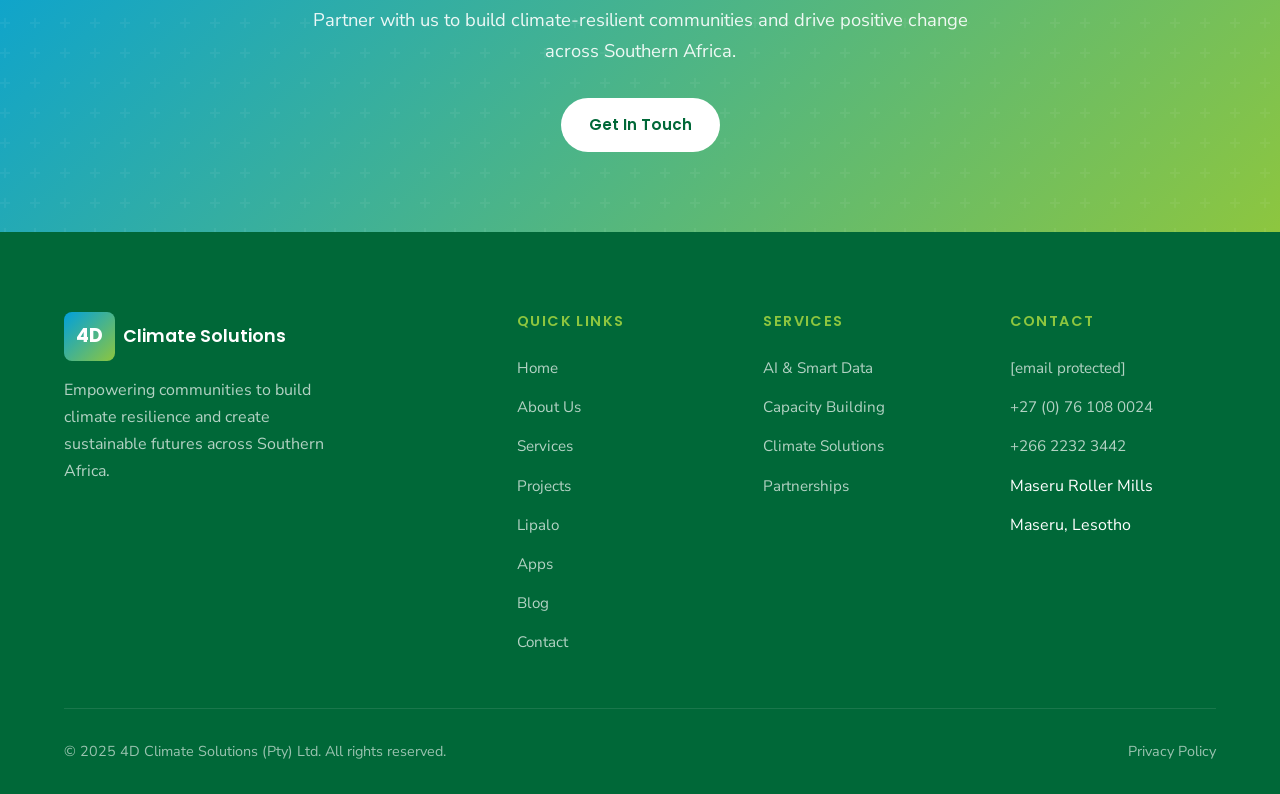
==== commit fd8e1f02: "Add files via upload" ====
--- a/index.html
+++ b/index.html
@@ -55,6 +55,7 @@
             <li><a href="about.html">About</a></li>
             <li><a href="services.html">Services</a></li>
             <li><a href="projects.html">Projects</a></li>
+            <li><a href="https://lipalo.4dcs.co.za" target="_blank" class="nav-lipalo">Lipalo <span class="nav-badge">NEW</span></a></li>
             <li><a href="apps.html">Apps</a></li>
             <li><a href="blog.html">Blog</a></li>
             <li><a href="contact.html" class="nav-cta">Contact Us</a></li>
@@ -605,6 +606,7 @@
                     <li><a href="about.html">About Us</a></li>
                     <li><a href="services.html">Services</a></li>
                     <li><a href="projects.html">Projects</a></li>
+                    <li><a href="https://lipalo.4dcs.co.za" target="_blank">Lipalo</a></li>
                     <li><a href="apps.html">Apps</a></li>
                     <li><a href="blog.html">Blog</a></li>
                     <li><a href="contact.html">Contact</a></li>
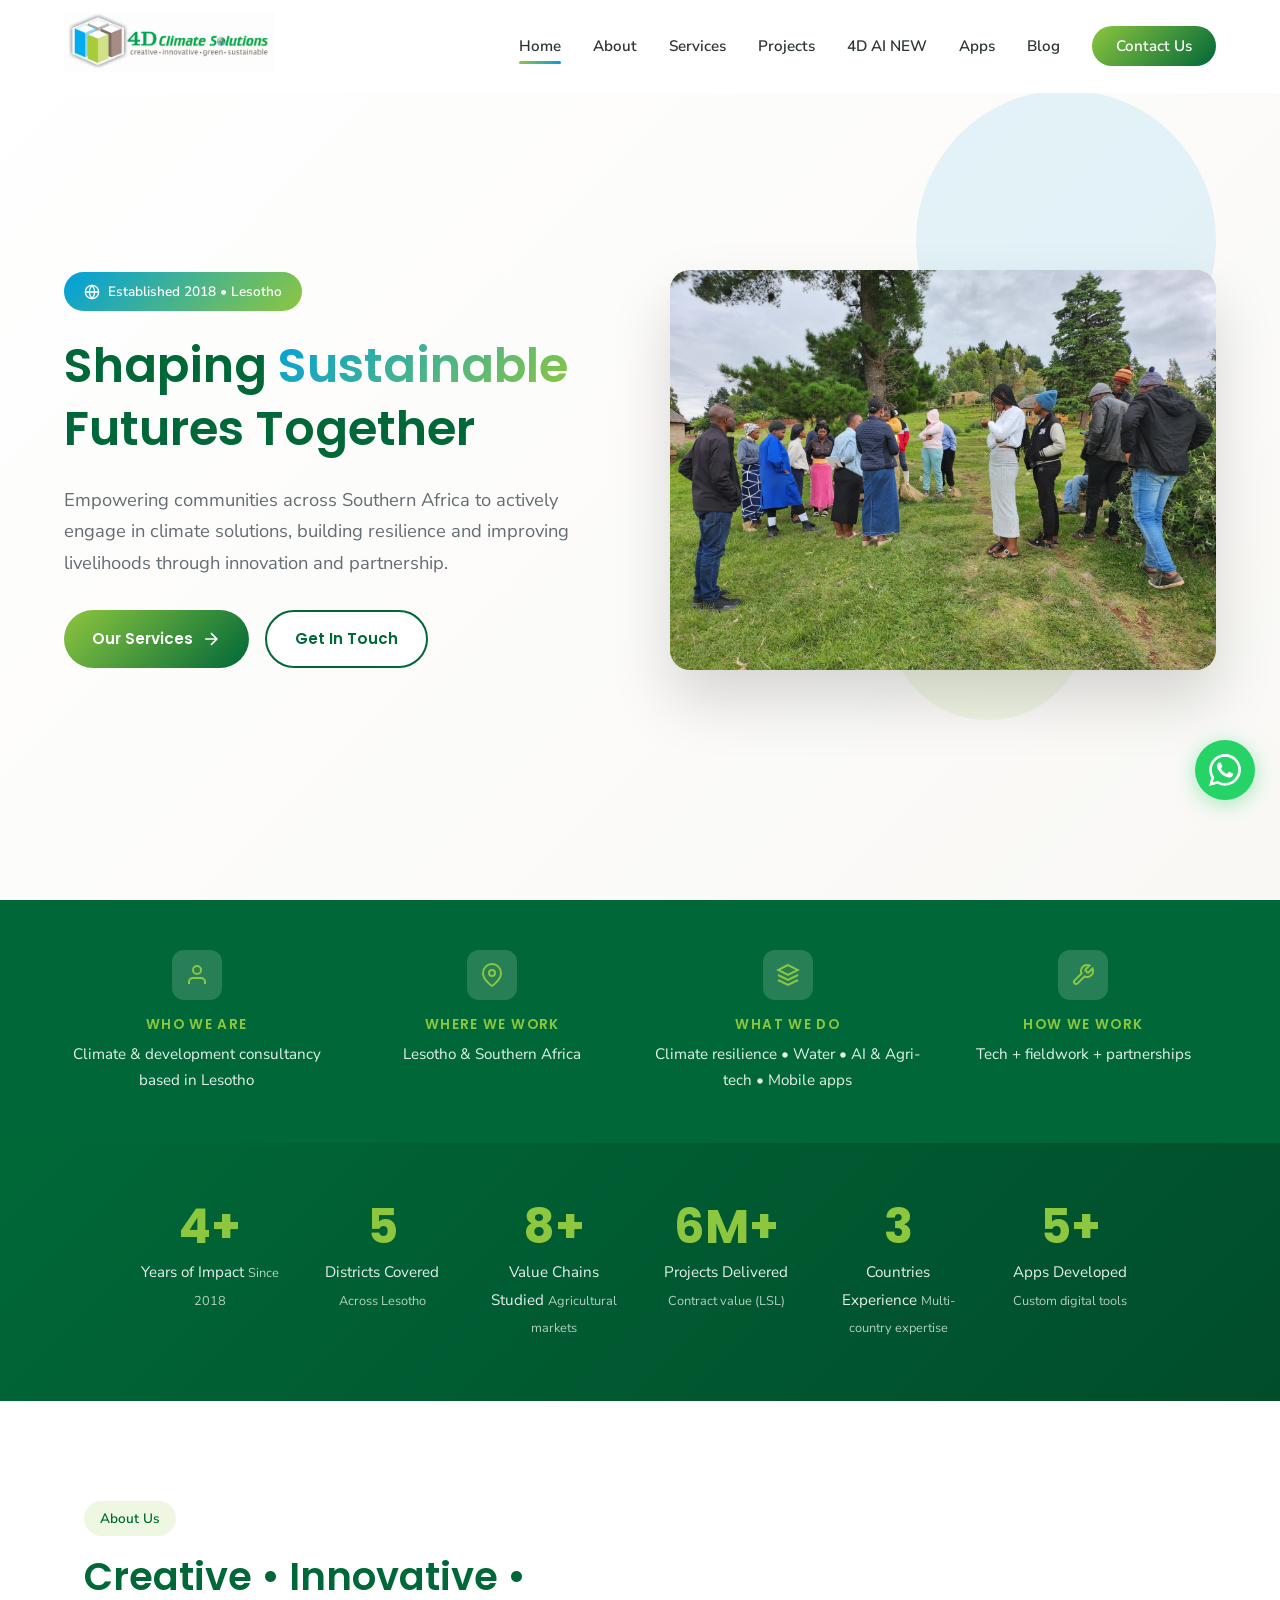
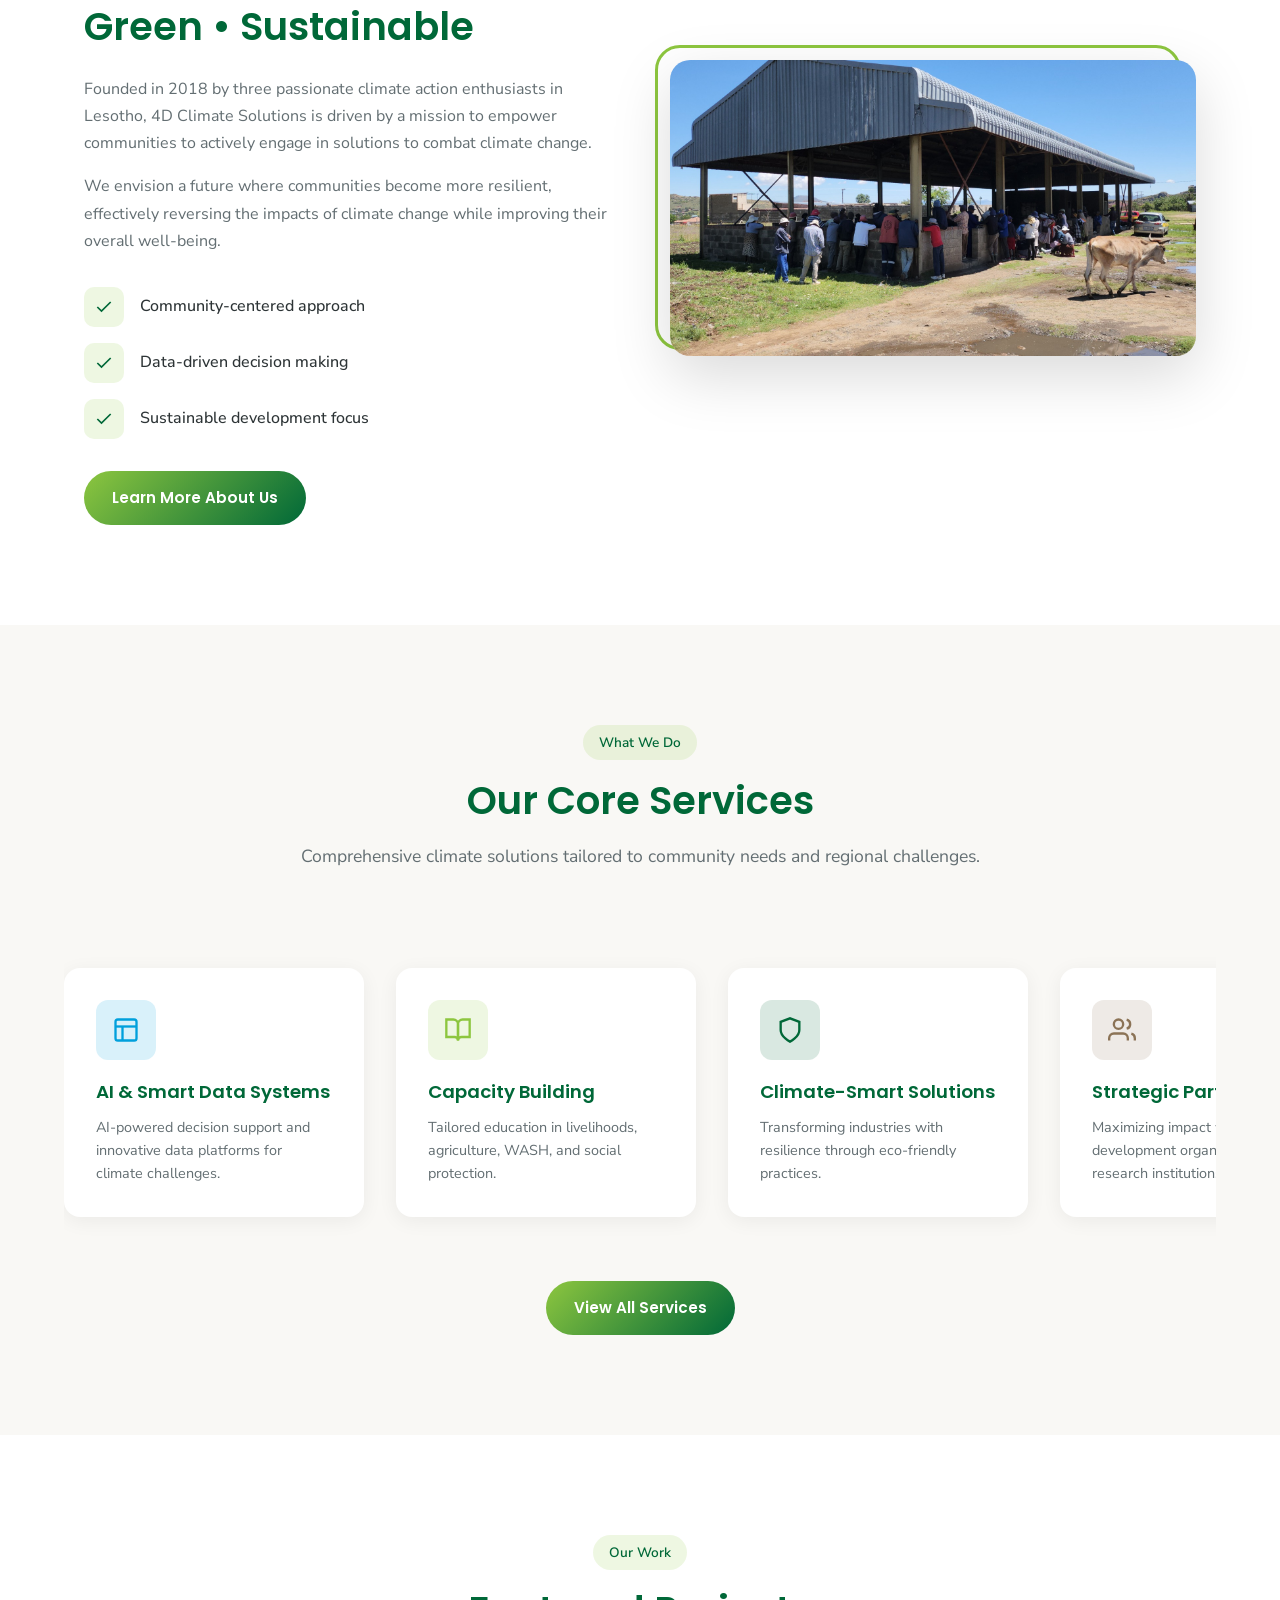
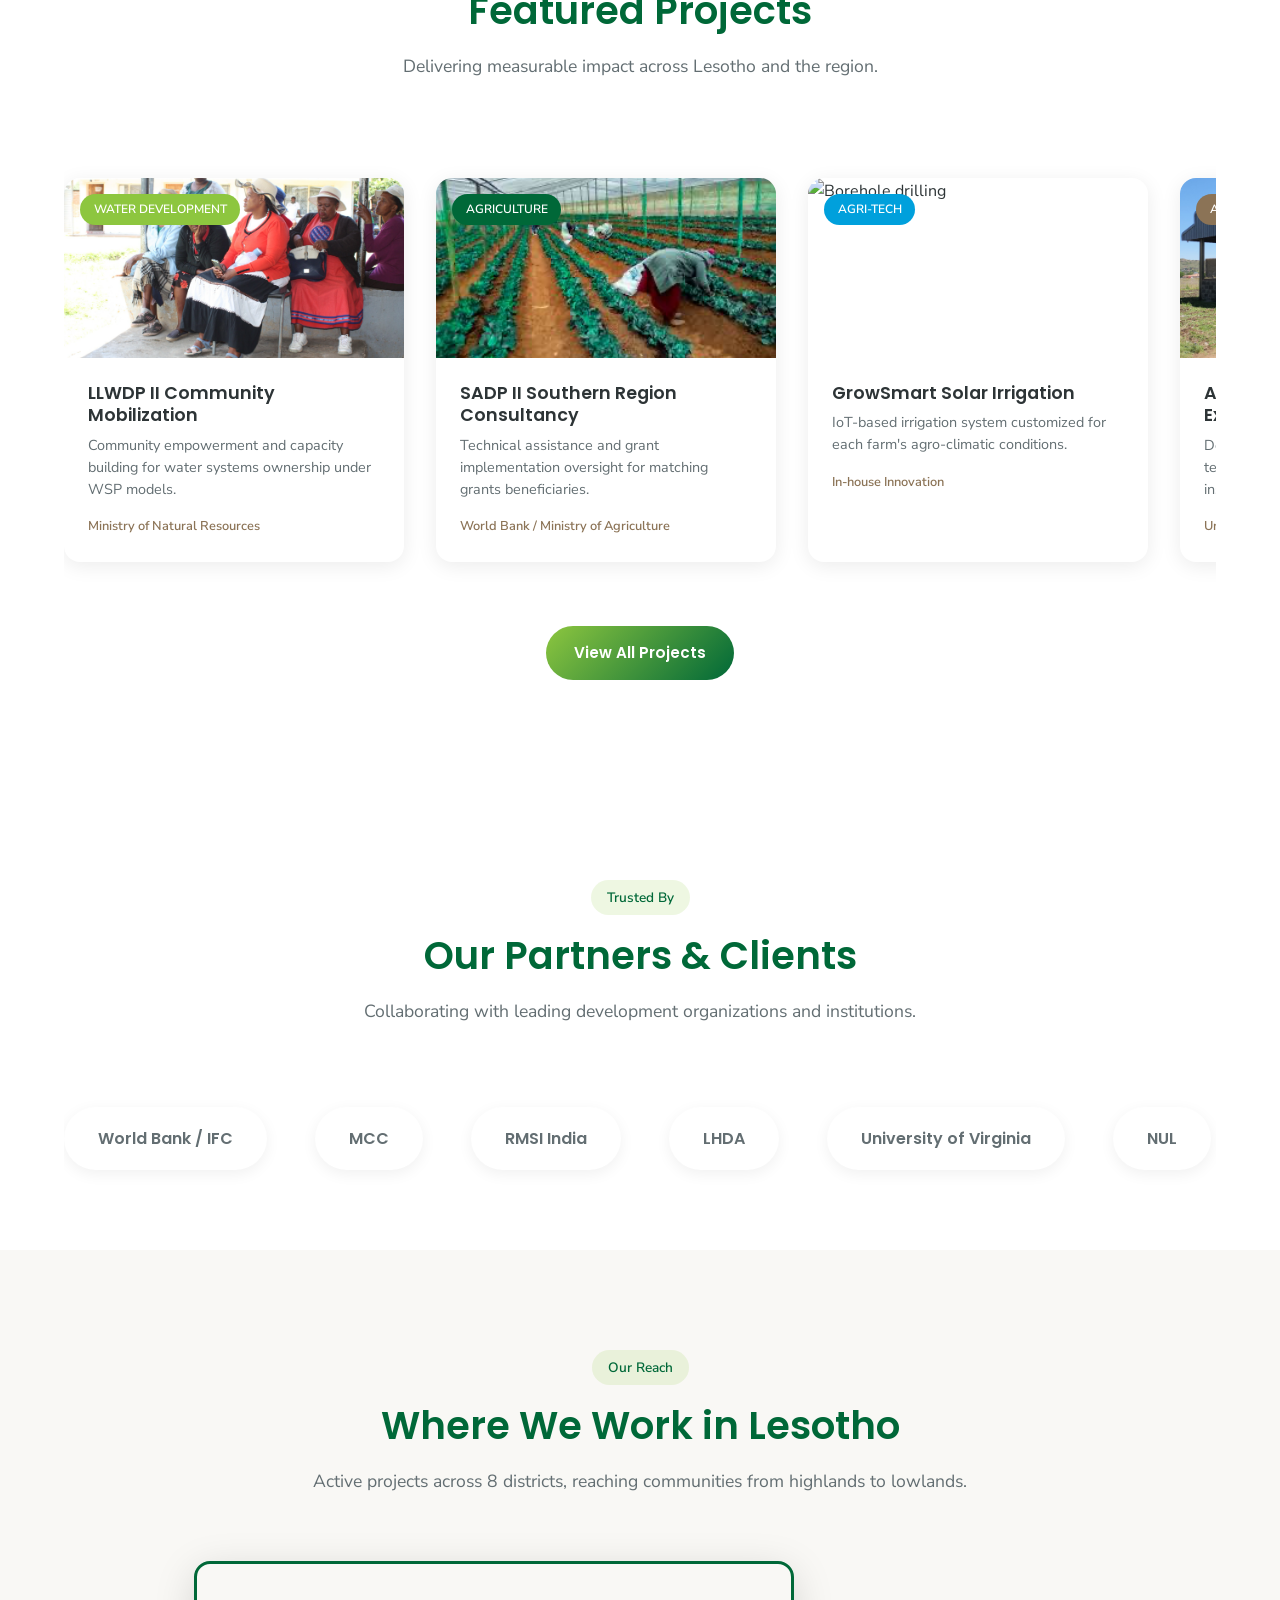
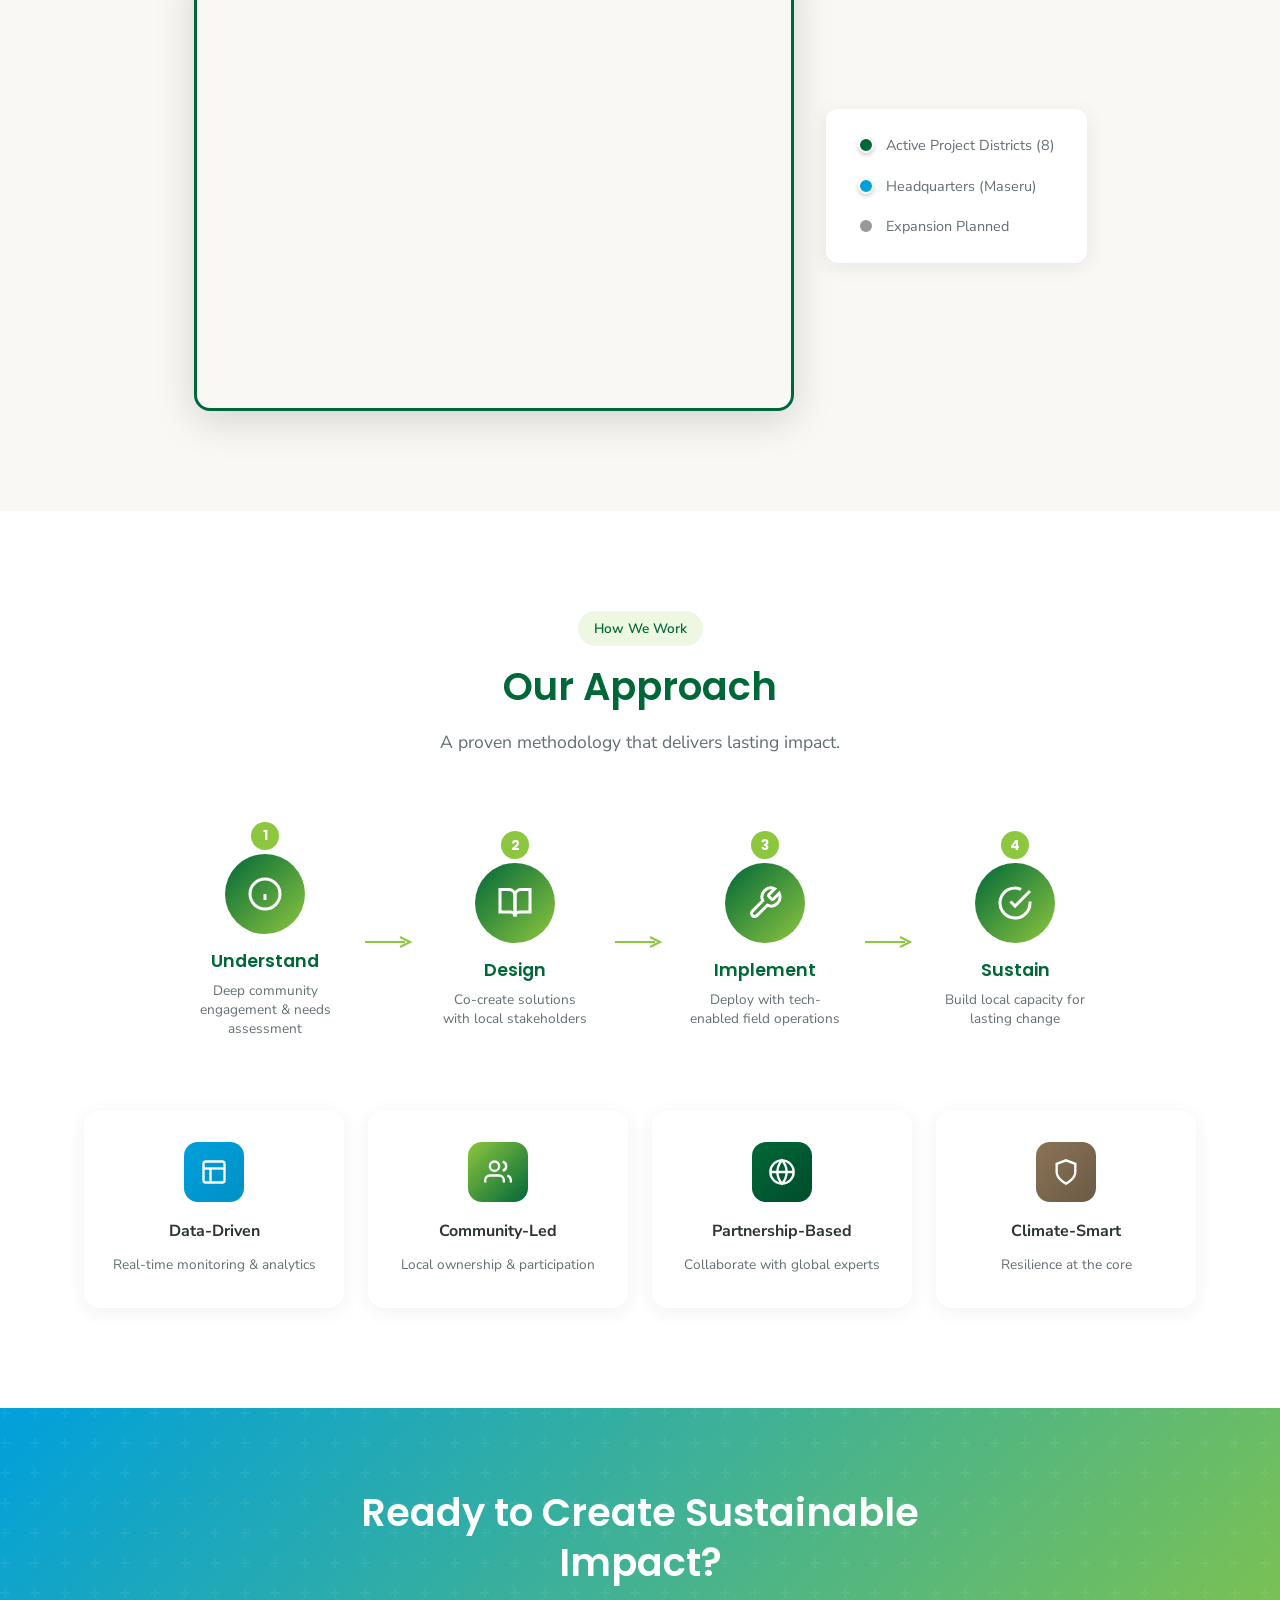
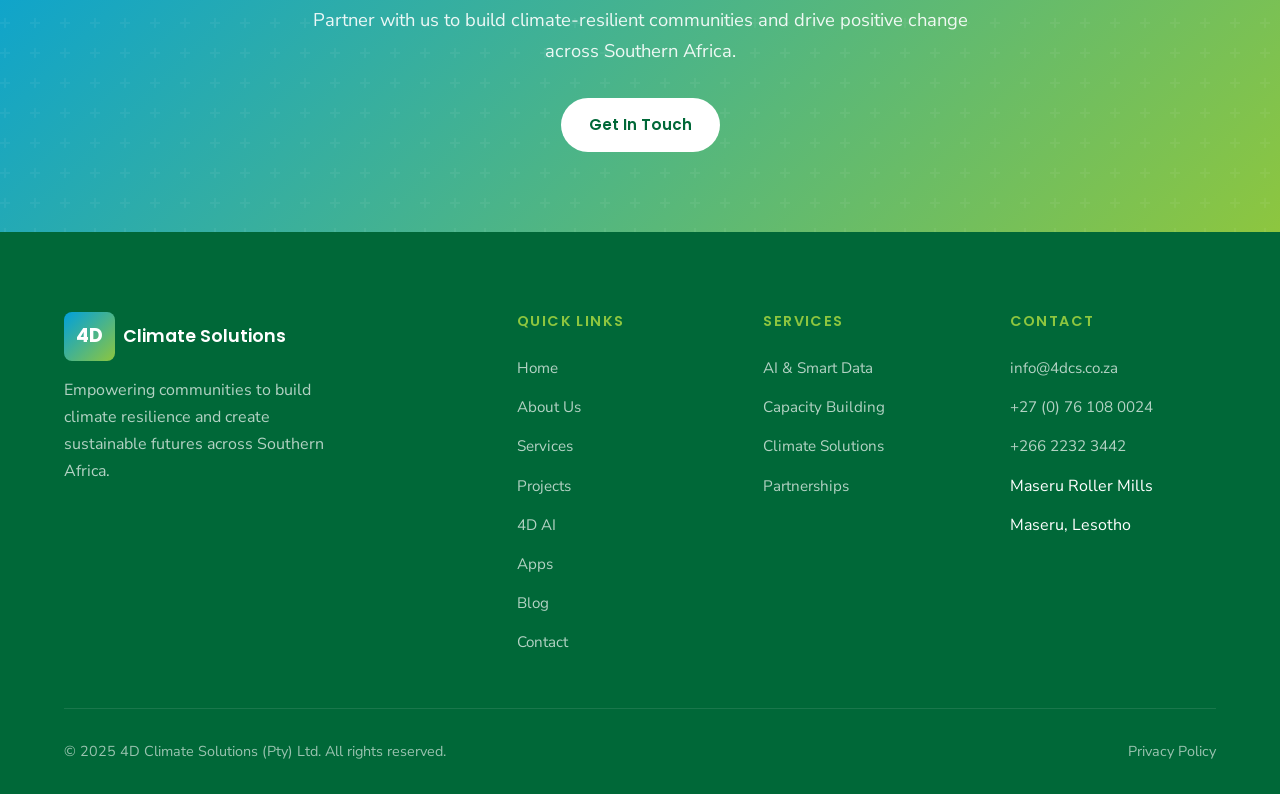
==== commit 5d889493: "Add files via upload" ====
--- a/index.html
+++ b/index.html
@@ -55,7 +55,7 @@
             <li><a href="about.html">About</a></li>
             <li><a href="services.html">Services</a></li>
             <li><a href="projects.html">Projects</a></li>
-            <li><a href="https://lipalo.4dcs.co.za" target="_blank" class="nav-lipalo">Lipalo <span class="nav-badge">NEW</span></a></li>
+            <li><a href="ai.html" class="nav-ai">4D AI <span class="nav-badge">NEW</span></a></li>
             <li><a href="apps.html">Apps</a></li>
             <li><a href="blog.html">Blog</a></li>
             <li><a href="contact.html" class="nav-cta">Contact Us</a></li>
@@ -606,7 +606,7 @@
                     <li><a href="about.html">About Us</a></li>
                     <li><a href="services.html">Services</a></li>
                     <li><a href="projects.html">Projects</a></li>
-                    <li><a href="https://lipalo.4dcs.co.za" target="_blank">Lipalo</a></li>
+                    <li><a href="ai.html">4D AI</a></li>
                     <li><a href="apps.html">Apps</a></li>
                     <li><a href="blog.html">Blog</a></li>
                     <li><a href="contact.html">Contact</a></li>
@@ -624,7 +624,7 @@
             <div class="footer-links">
                 <h4>Contact</h4>
                 <ul>
-                    <li><a href="/cdn-cgi/l/email-protection#6f060109002f5b0b0c1c410c0041150e"><span class="__cf_email__" data-cfemail="6b02050d042b5f0f081845080445110a">[email&#160;protected]</span></a></li>
+                    <li><a href="mailto:info@4dcs.co.za">info@4dcs.co.za</a></li>
                     <li><a href="tel:+27761080024">+27 (0) 76 108 0024</a></li>
                     <li><a href="tel:+26622323442">+266 2232 3442</a></li>
                     <li>Maseru Roller Mills</li>
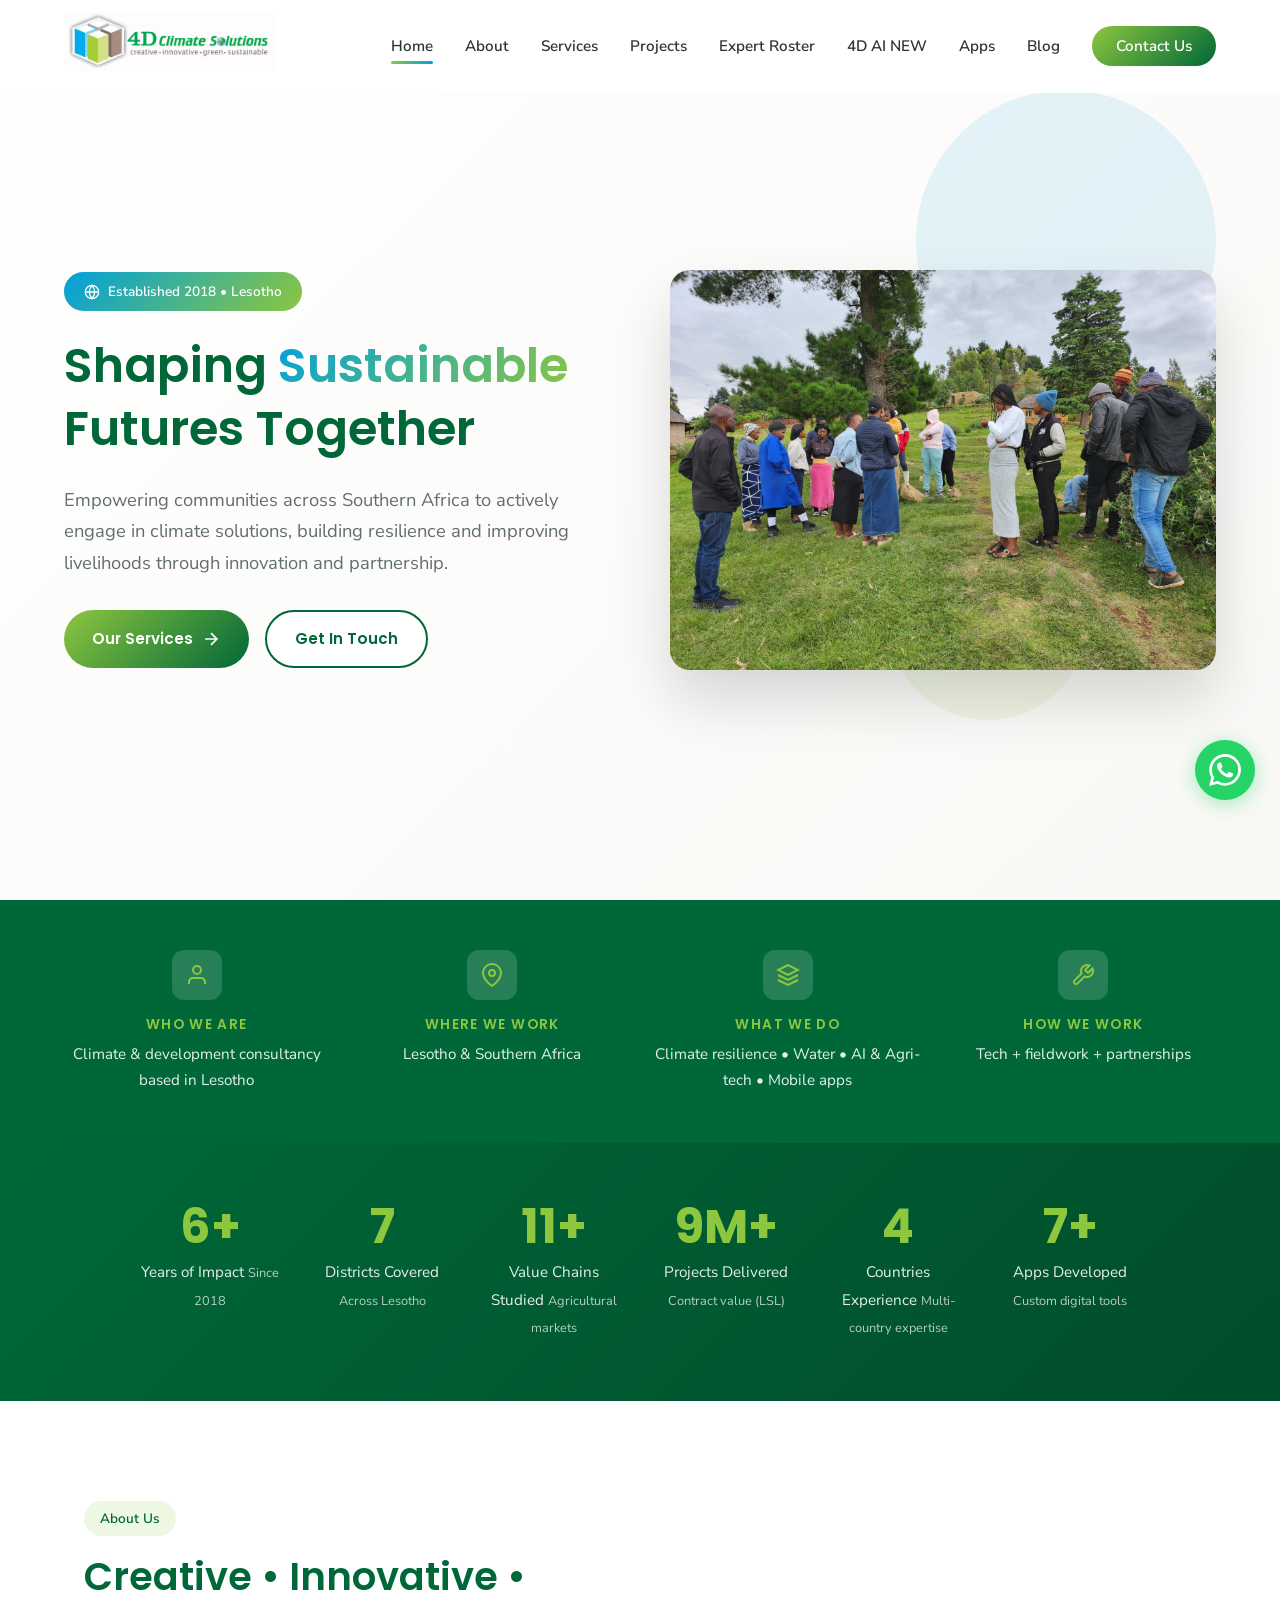
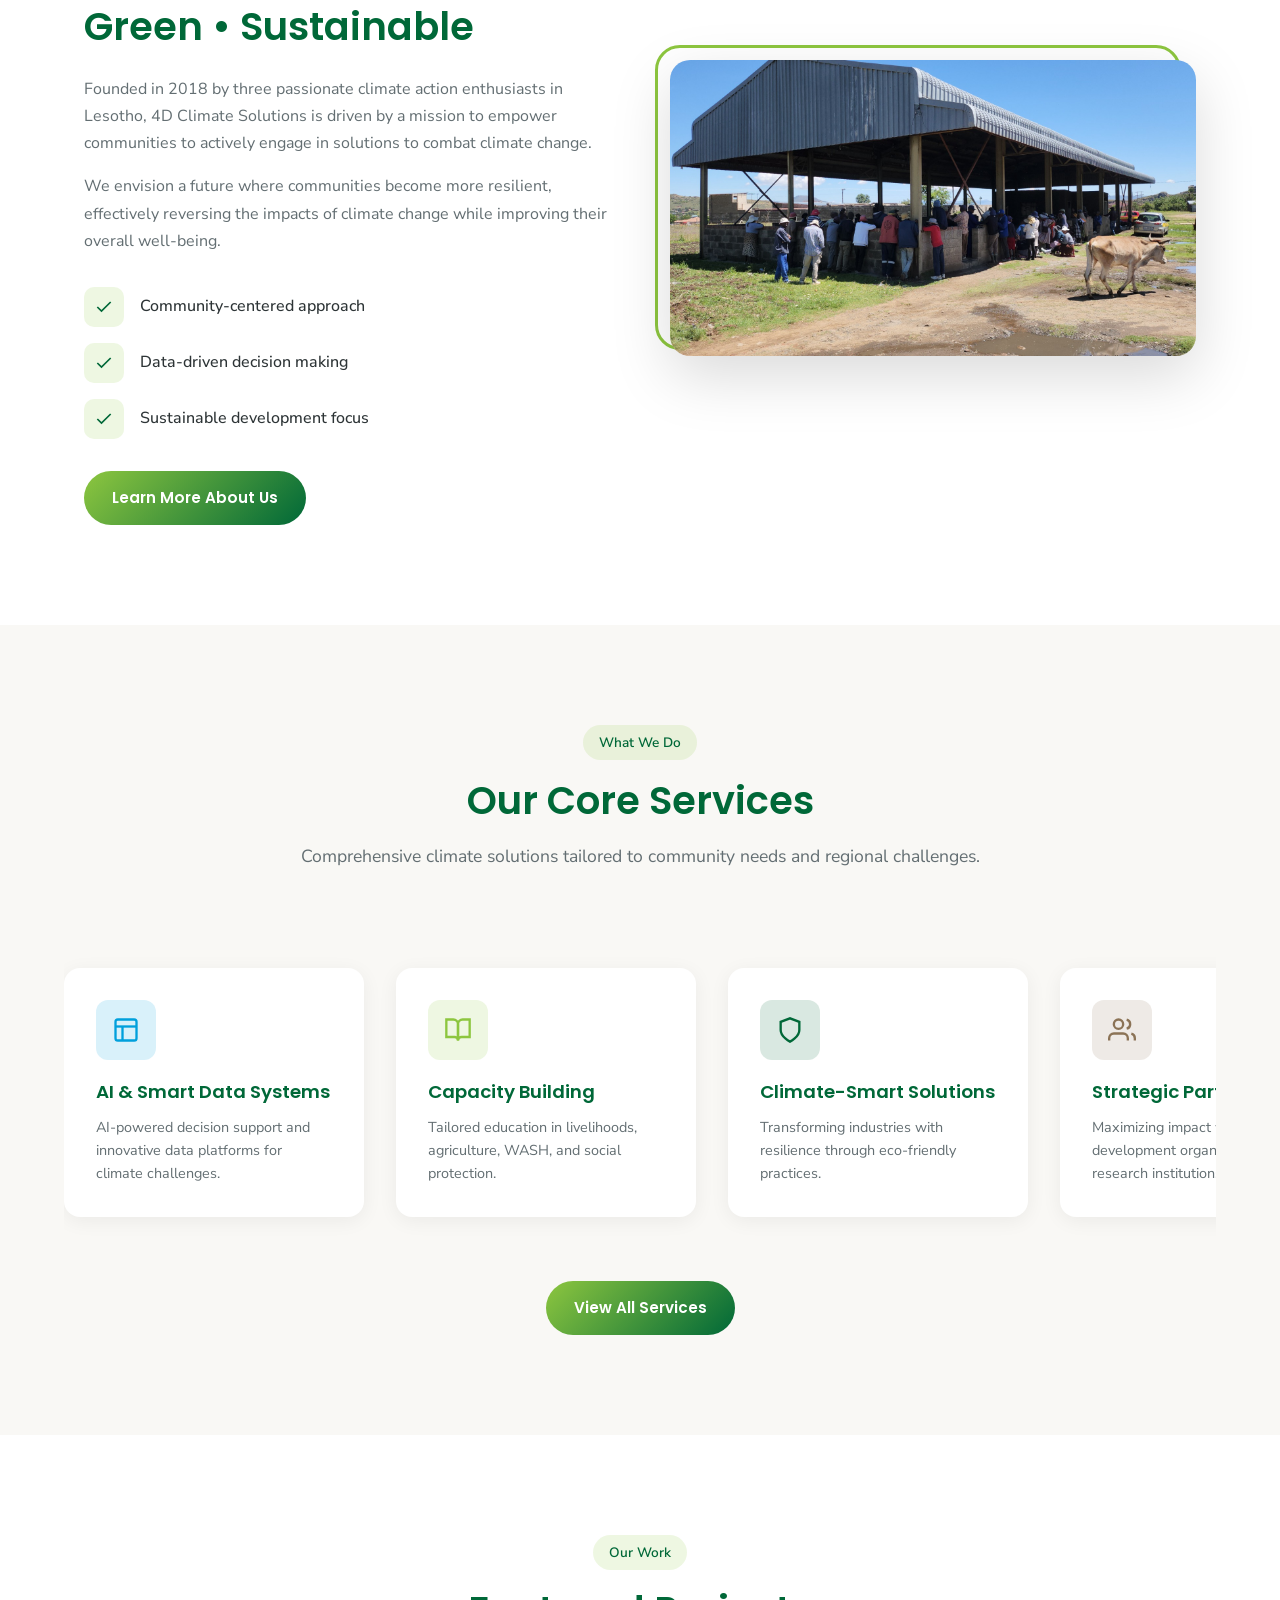
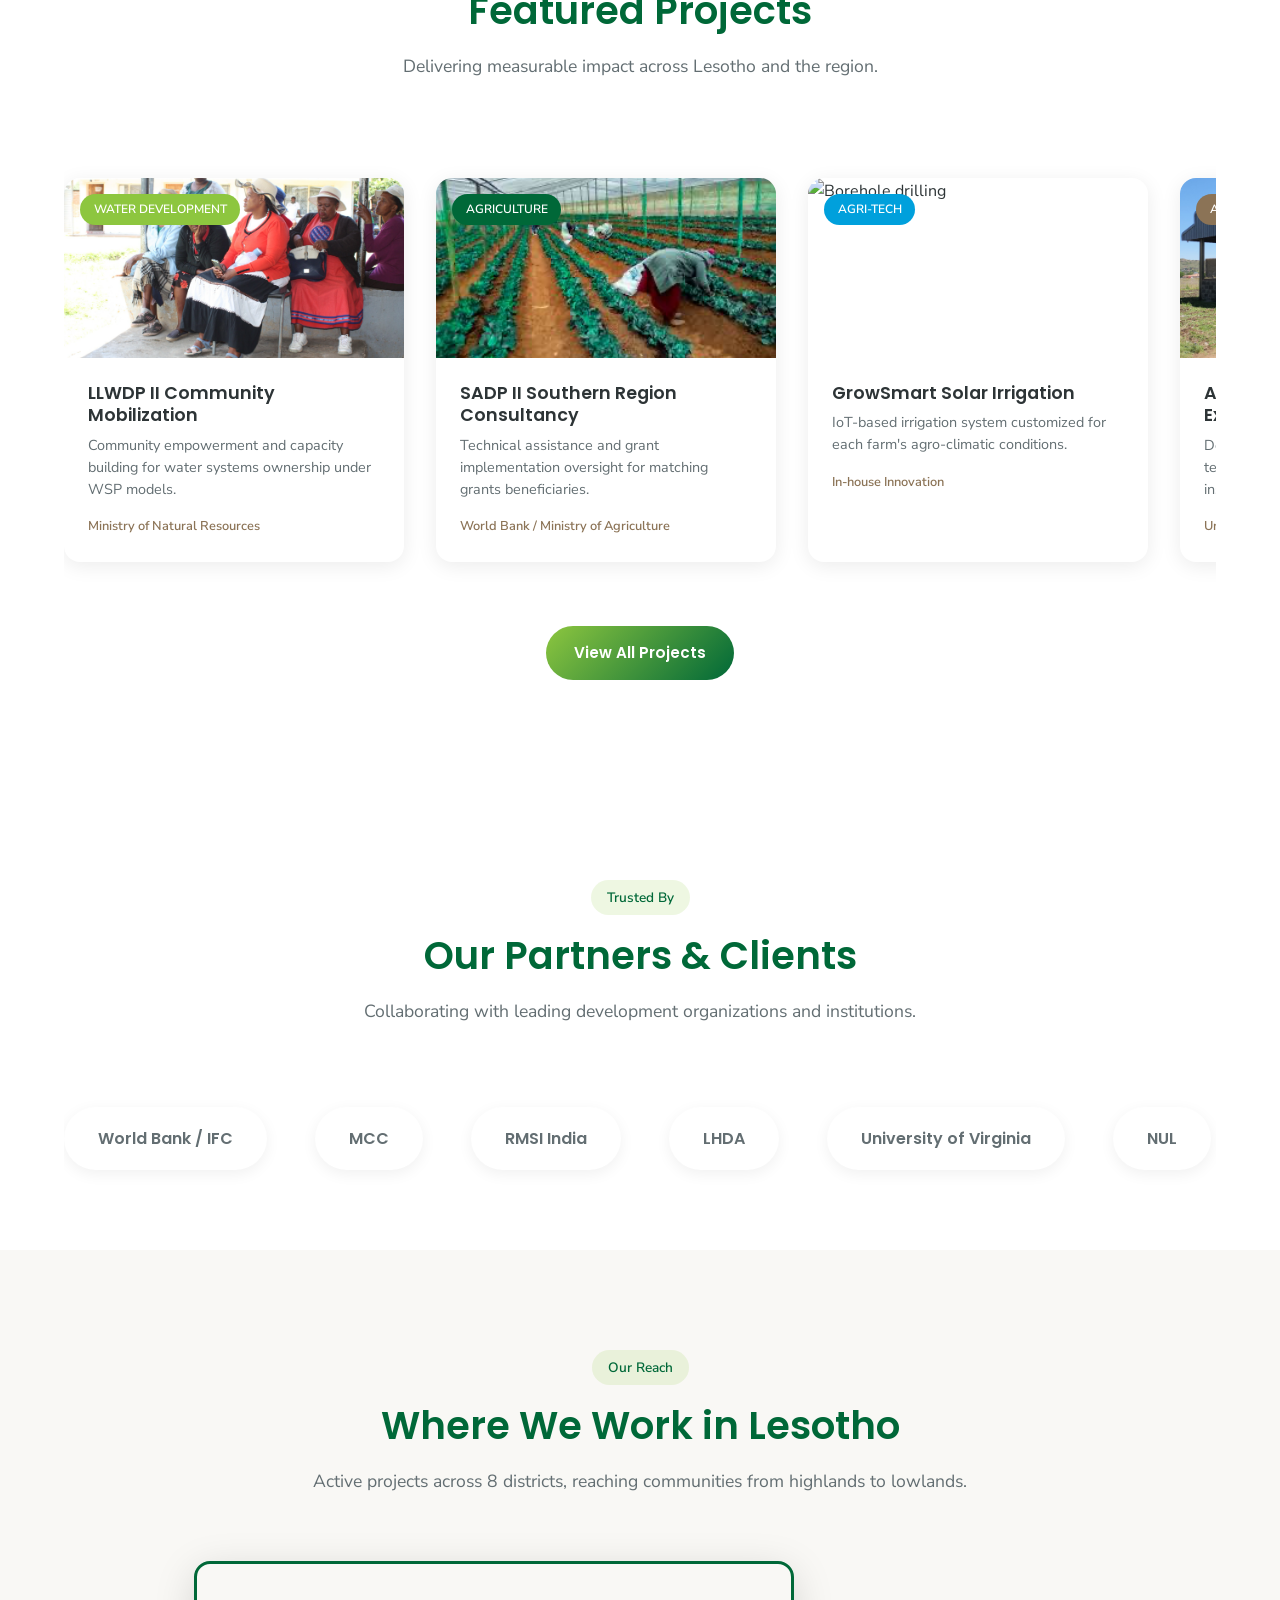
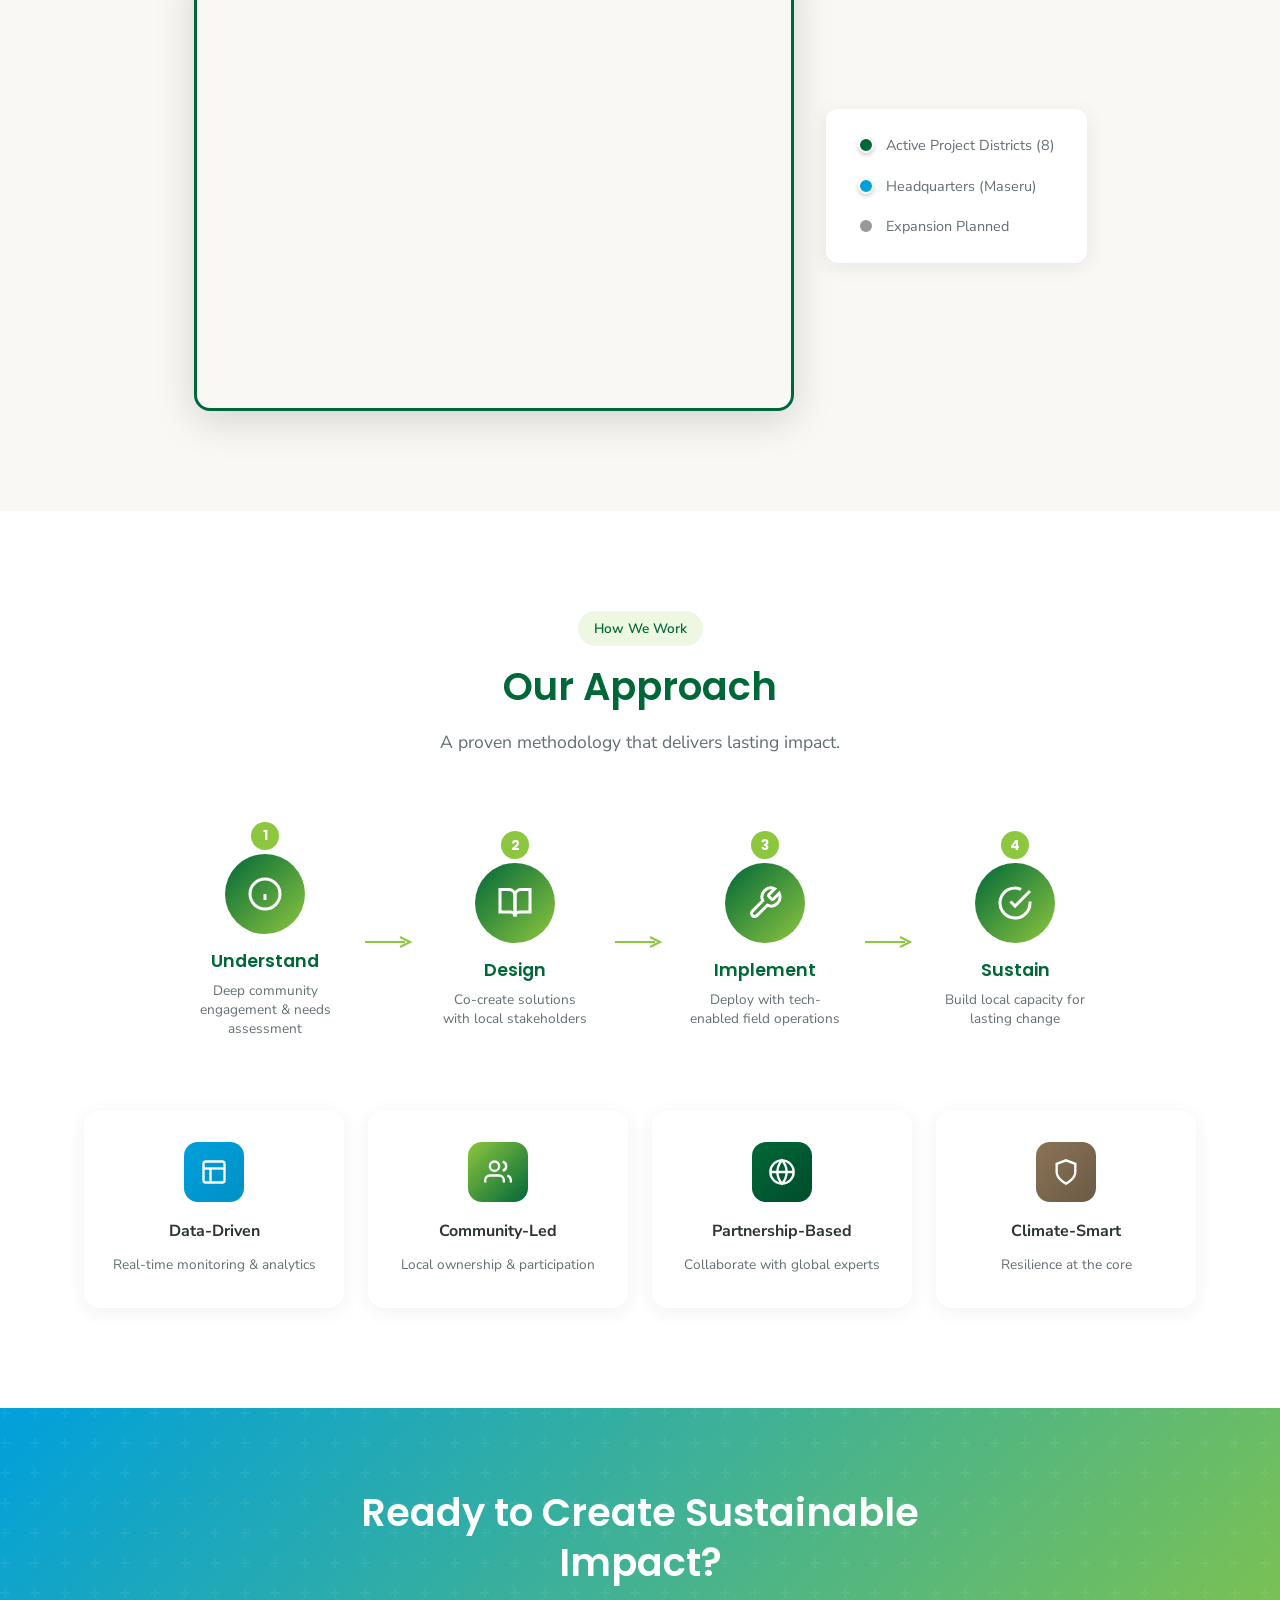
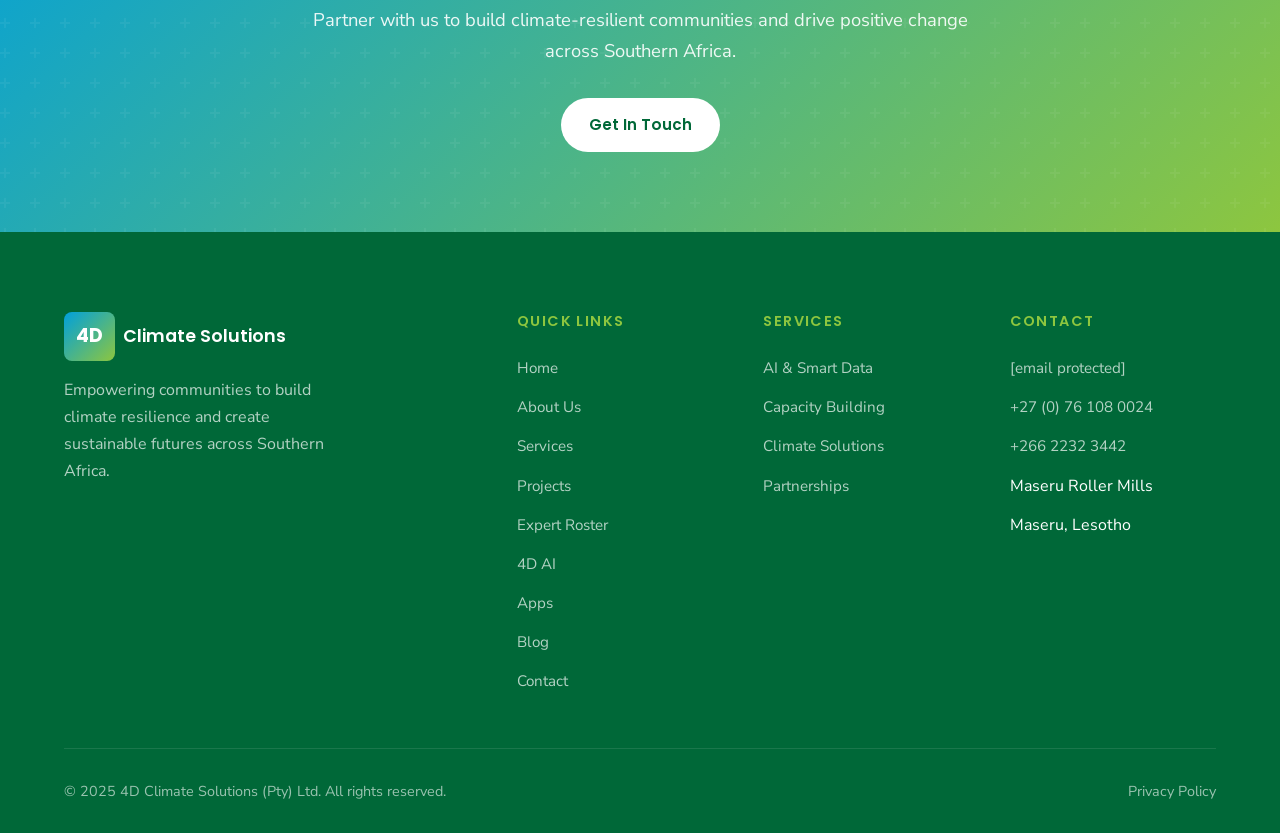
==== commit 2ad9a6b2: "Update index.html" ====
--- a/index.html
+++ b/index.html
@@ -55,6 +55,7 @@
             <li><a href="about.html">About</a></li>
             <li><a href="services.html">Services</a></li>
             <li><a href="projects.html">Projects</a></li>
+            <li><a href="https://fourd-expert-roster.onrender.com/roster.html">Expert Roster</a></li>
             <li><a href="ai.html" class="nav-ai">4D AI <span class="nav-badge">NEW</span></a></li>
             <li><a href="apps.html">Apps</a></li>
             <li><a href="blog.html">Blog</a></li>
@@ -606,6 +607,7 @@
                     <li><a href="about.html">About Us</a></li>
                     <li><a href="services.html">Services</a></li>
                     <li><a href="projects.html">Projects</a></li>
+                    <li><a href="https://fourd-expert-roster.onrender.com/roster.html">Expert Roster</a></li>
                     <li><a href="ai.html">4D AI</a></li>
                     <li><a href="apps.html">Apps</a></li>
                     <li><a href="blog.html">Blog</a></li>
@@ -624,7 +626,7 @@
             <div class="footer-links">
                 <h4>Contact</h4>
                 <ul>
-                    <li><a href="mailto:info@4dcs.co.za">info@4dcs.co.za</a></li>
+                    <li><a href="/cdn-cgi/l/email-protection#96fff8f0f9d6a2f2f5e5b8f5f9b8ecf7"><span class="__cf_email__" data-cfemail="2c45424a436c18484f5f024f4302564d">[email&#160;protected]</span></a></li>
                     <li><a href="tel:+27761080024">+27 (0) 76 108 0024</a></li>
                     <li><a href="tel:+26622323442">+266 2232 3442</a></li>
                     <li>Maseru Roller Mills</li>
@@ -655,7 +657,7 @@
         <span class="whatsapp-tooltip">Chat with us!</span>
     </a>
 
-    <script data-cfasync="false" src="/cdn-cgi/scripts/5c5dd728/cloudflare-static/email-decode.min.js"></script><script src="scripts.js"></script>
+    <script data-cfasync="false" src="/cdn-cgi/scripts/5c5dd728/cloudflare-static/email-decode.min.js"></script><script data-cfasync="false" src="/cdn-cgi/scripts/5c5dd728/cloudflare-static/email-decode.min.js"></script><script src="scripts.js"></script>
     
     <!-- Leaflet JS for Interactive Map -->
     <script src="https://unpkg.com/leaflet@1.9.4/dist/leaflet.js"></script>
@@ -744,13 +746,4 @@
                 </div>
             `;
             
-            marker.bindPopup(popupContent);
-            
-            // Add tooltip with district name
-            marker.bindTooltip(name, {
-                permanent: false,
-                direction: 'top',
-                offset: [0, -10]
-            });
-        });
-      +            marker.bindPopup(popupContent)
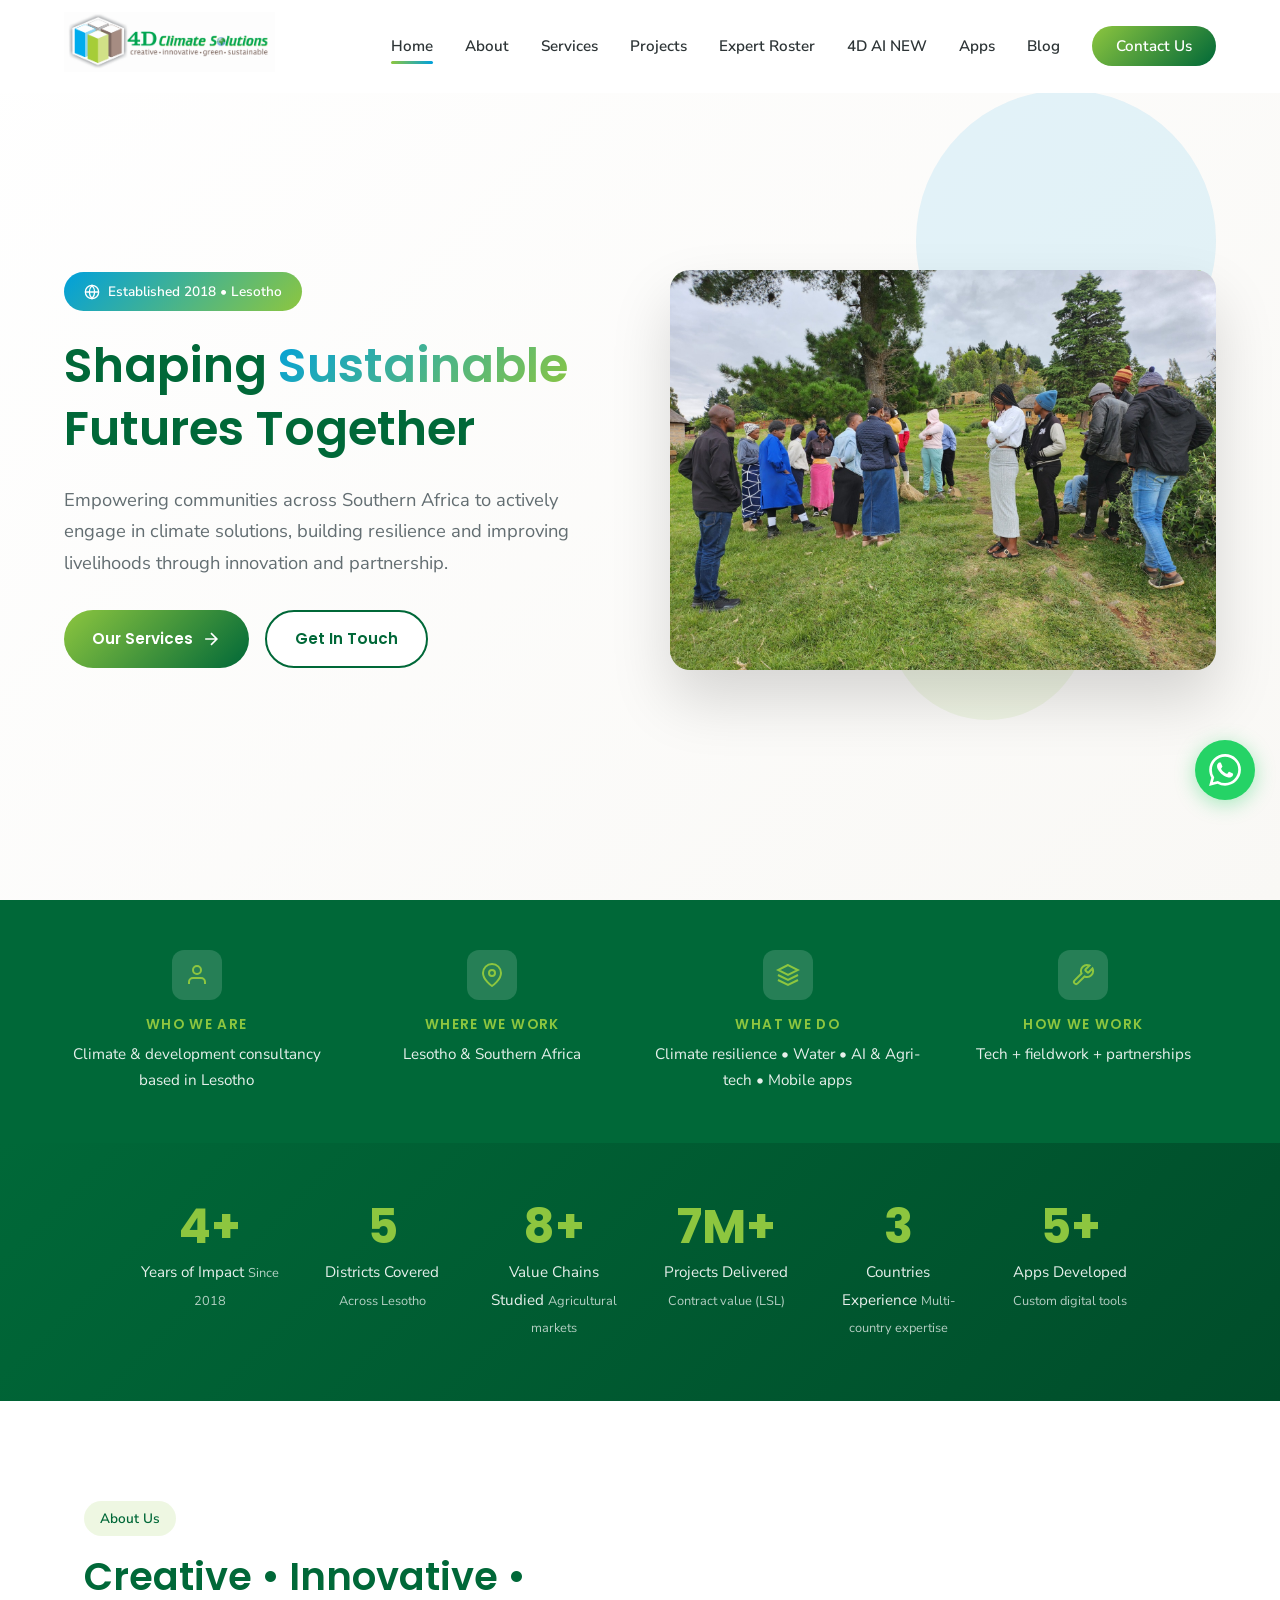
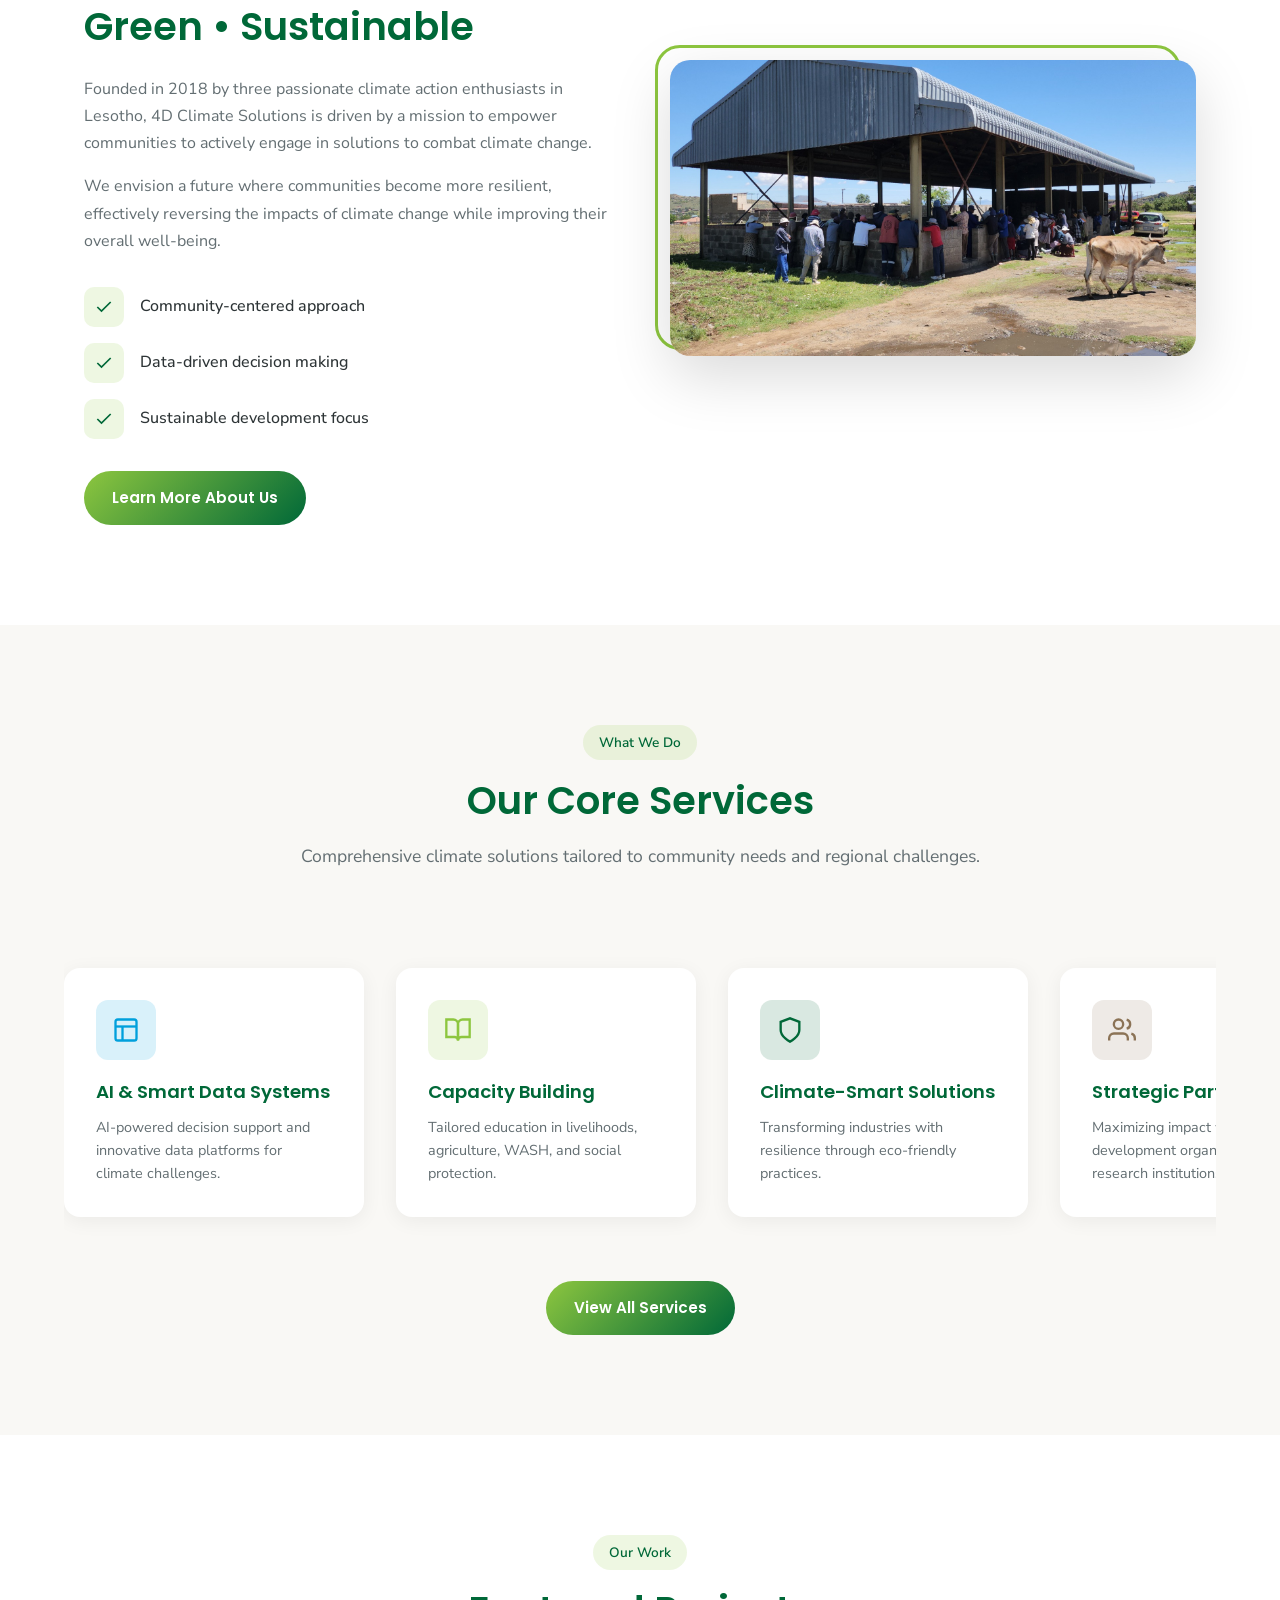
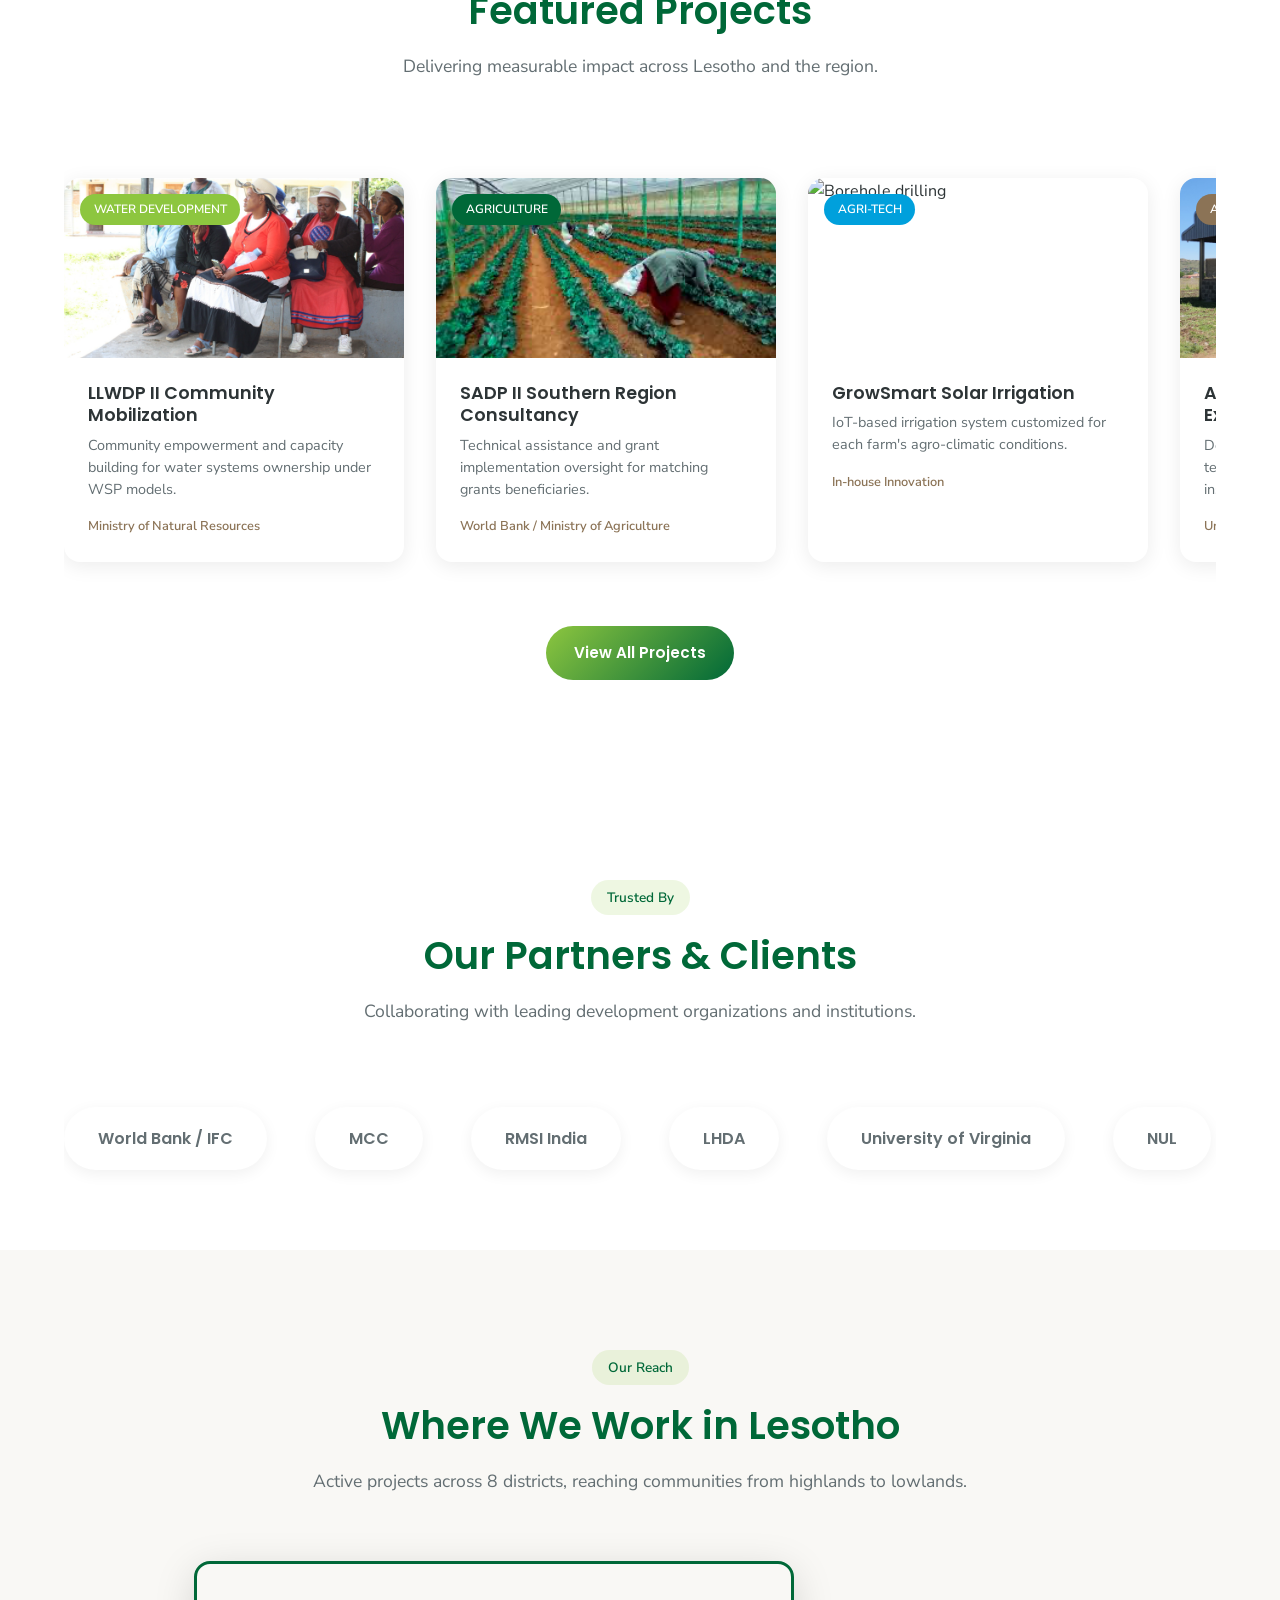
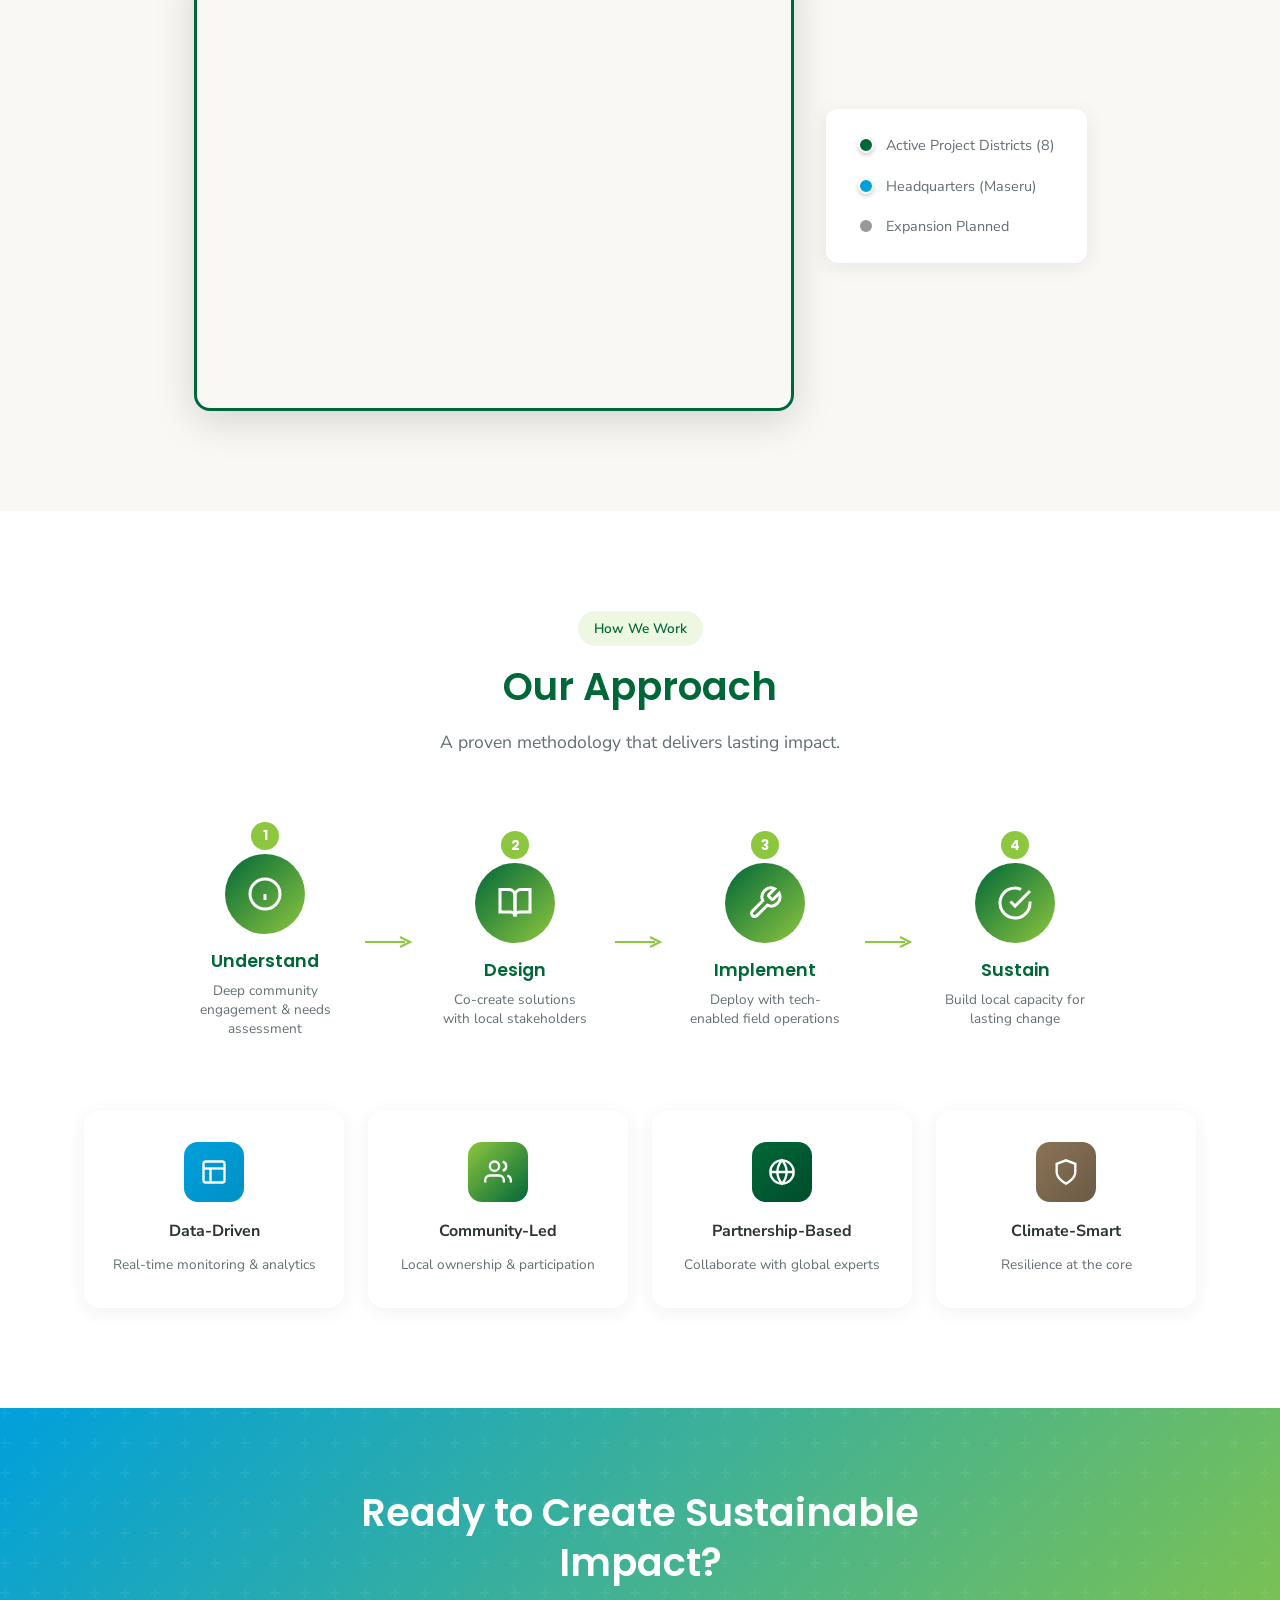
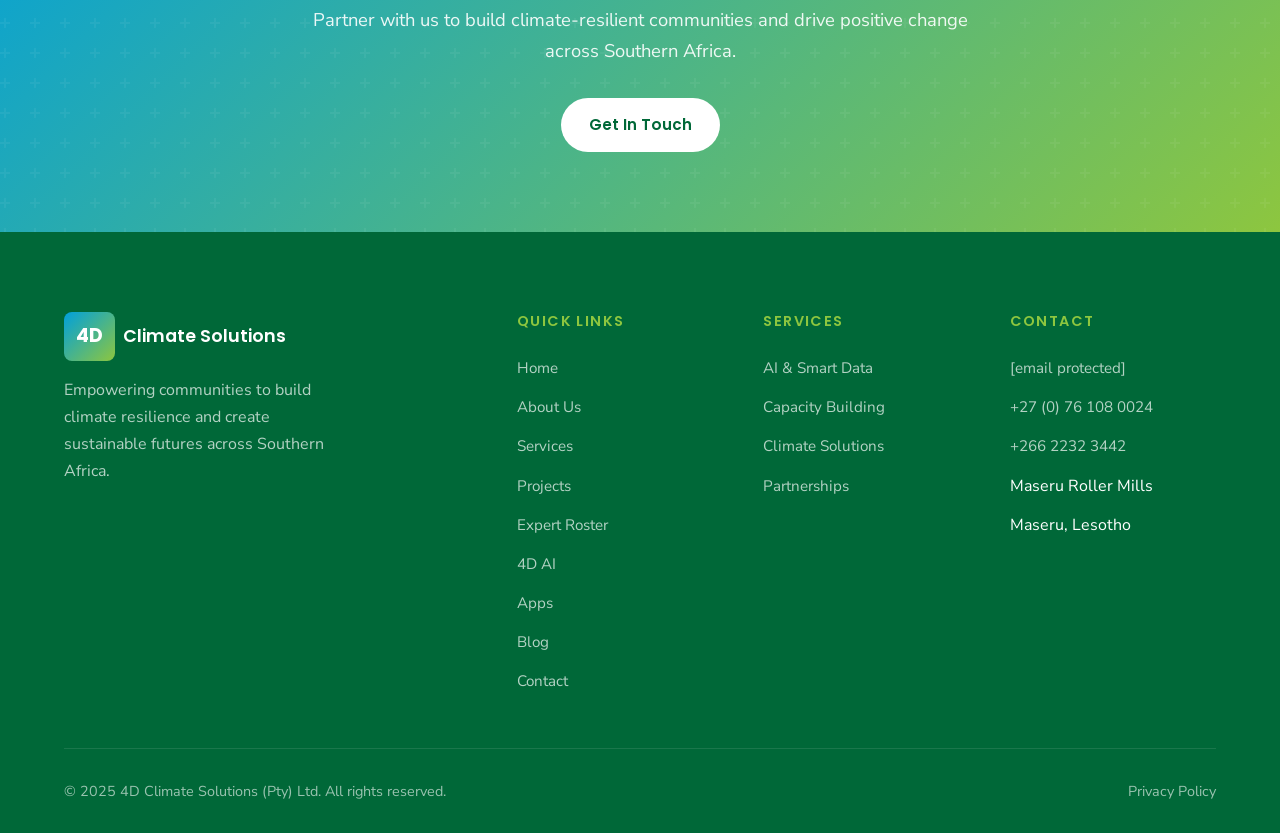
==== commit 359ebb99: "Add files via upload" ====
--- a/index.html
+++ b/index.html
@@ -55,7 +55,7 @@
             <li><a href="about.html">About</a></li>
             <li><a href="services.html">Services</a></li>
             <li><a href="projects.html">Projects</a></li>
-            <li><a href="https://fourd-expert-roster.onrender.com/roster.html">Expert Roster</a></li>
+            <li><a href="roster.html">Expert Roster</a></li>
             <li><a href="ai.html" class="nav-ai">4D AI <span class="nav-badge">NEW</span></a></li>
             <li><a href="apps.html">Apps</a></li>
             <li><a href="blog.html">Blog</a></li>
@@ -607,7 +607,7 @@
                     <li><a href="about.html">About Us</a></li>
                     <li><a href="services.html">Services</a></li>
                     <li><a href="projects.html">Projects</a></li>
-                    <li><a href="https://fourd-expert-roster.onrender.com/roster.html">Expert Roster</a></li>
+                    <li><a href="roster.html">Expert Roster</a></li>
                     <li><a href="ai.html">4D AI</a></li>
                     <li><a href="apps.html">Apps</a></li>
                     <li><a href="blog.html">Blog</a></li>
@@ -746,4 +746,4 @@
                 </div>
             `;
             
-            marker.bindPopup(popupContent)
+            marker.bindPopup(popupContent)
